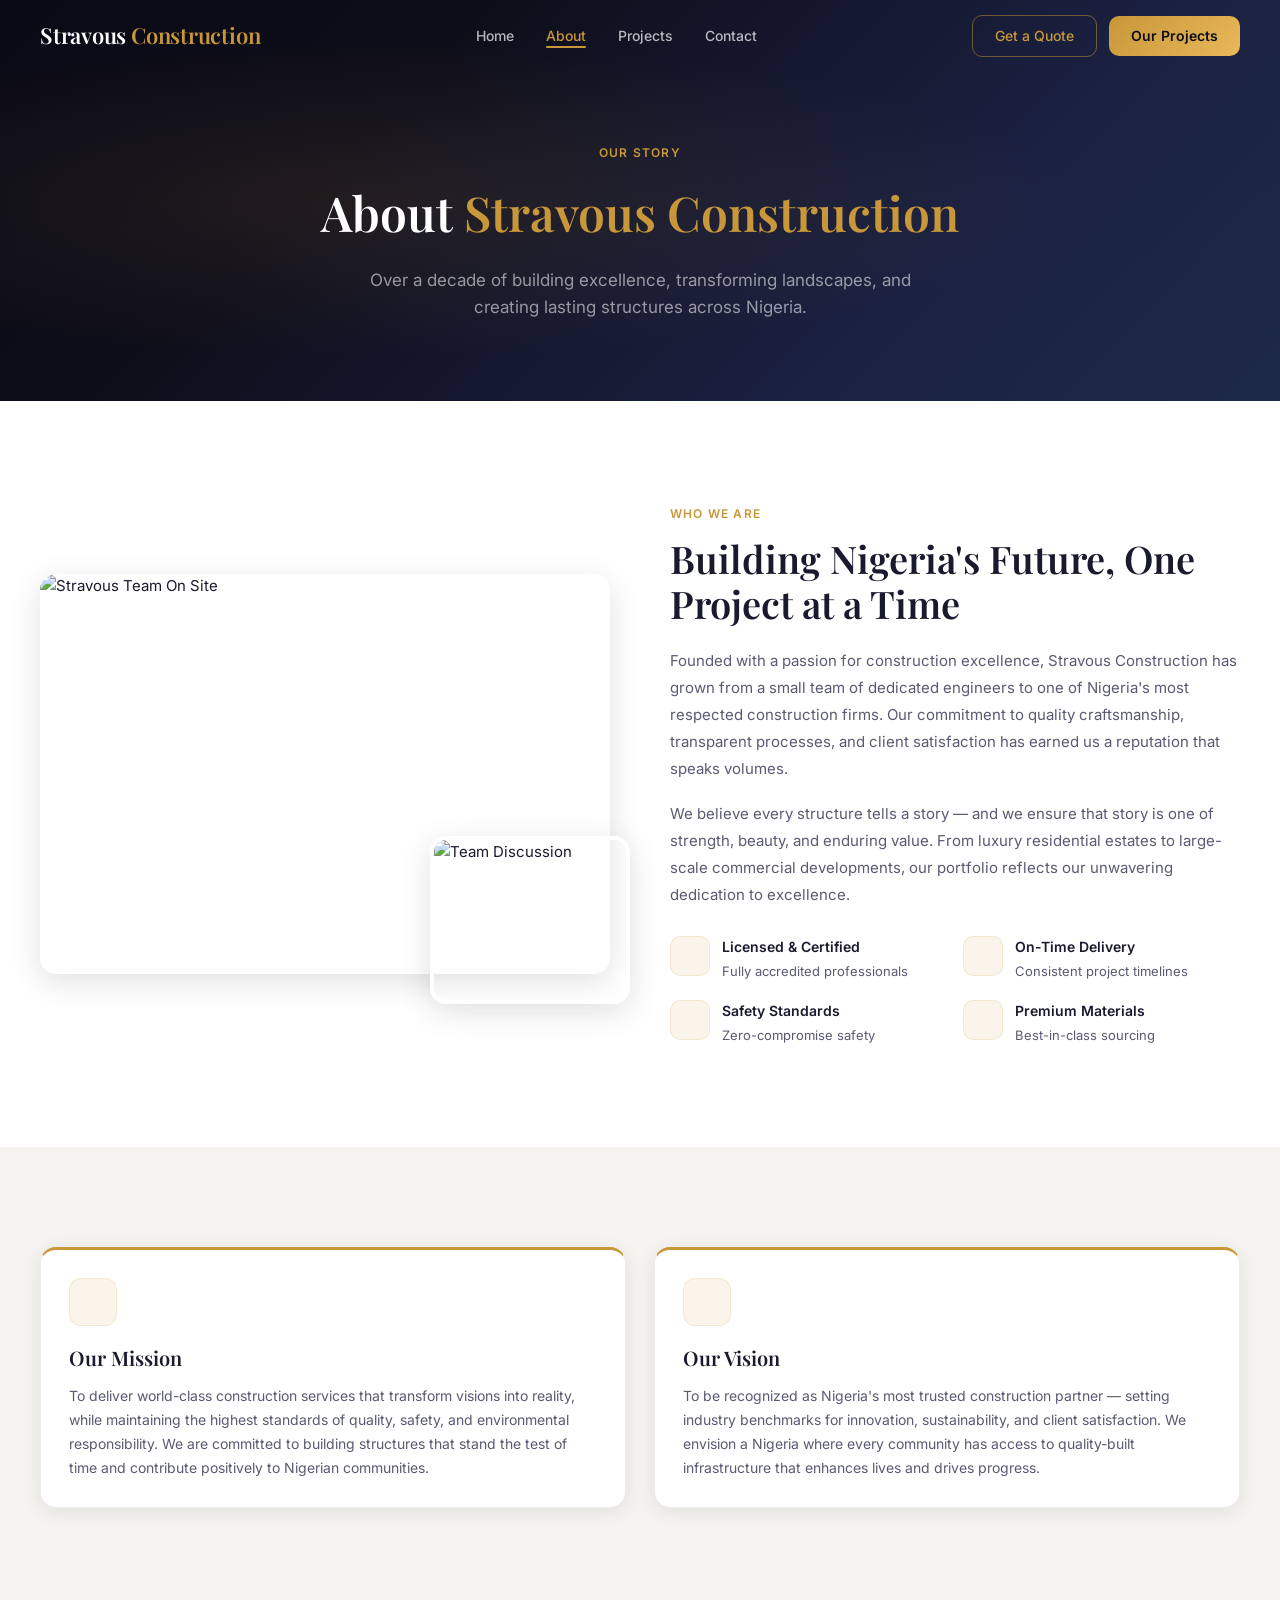
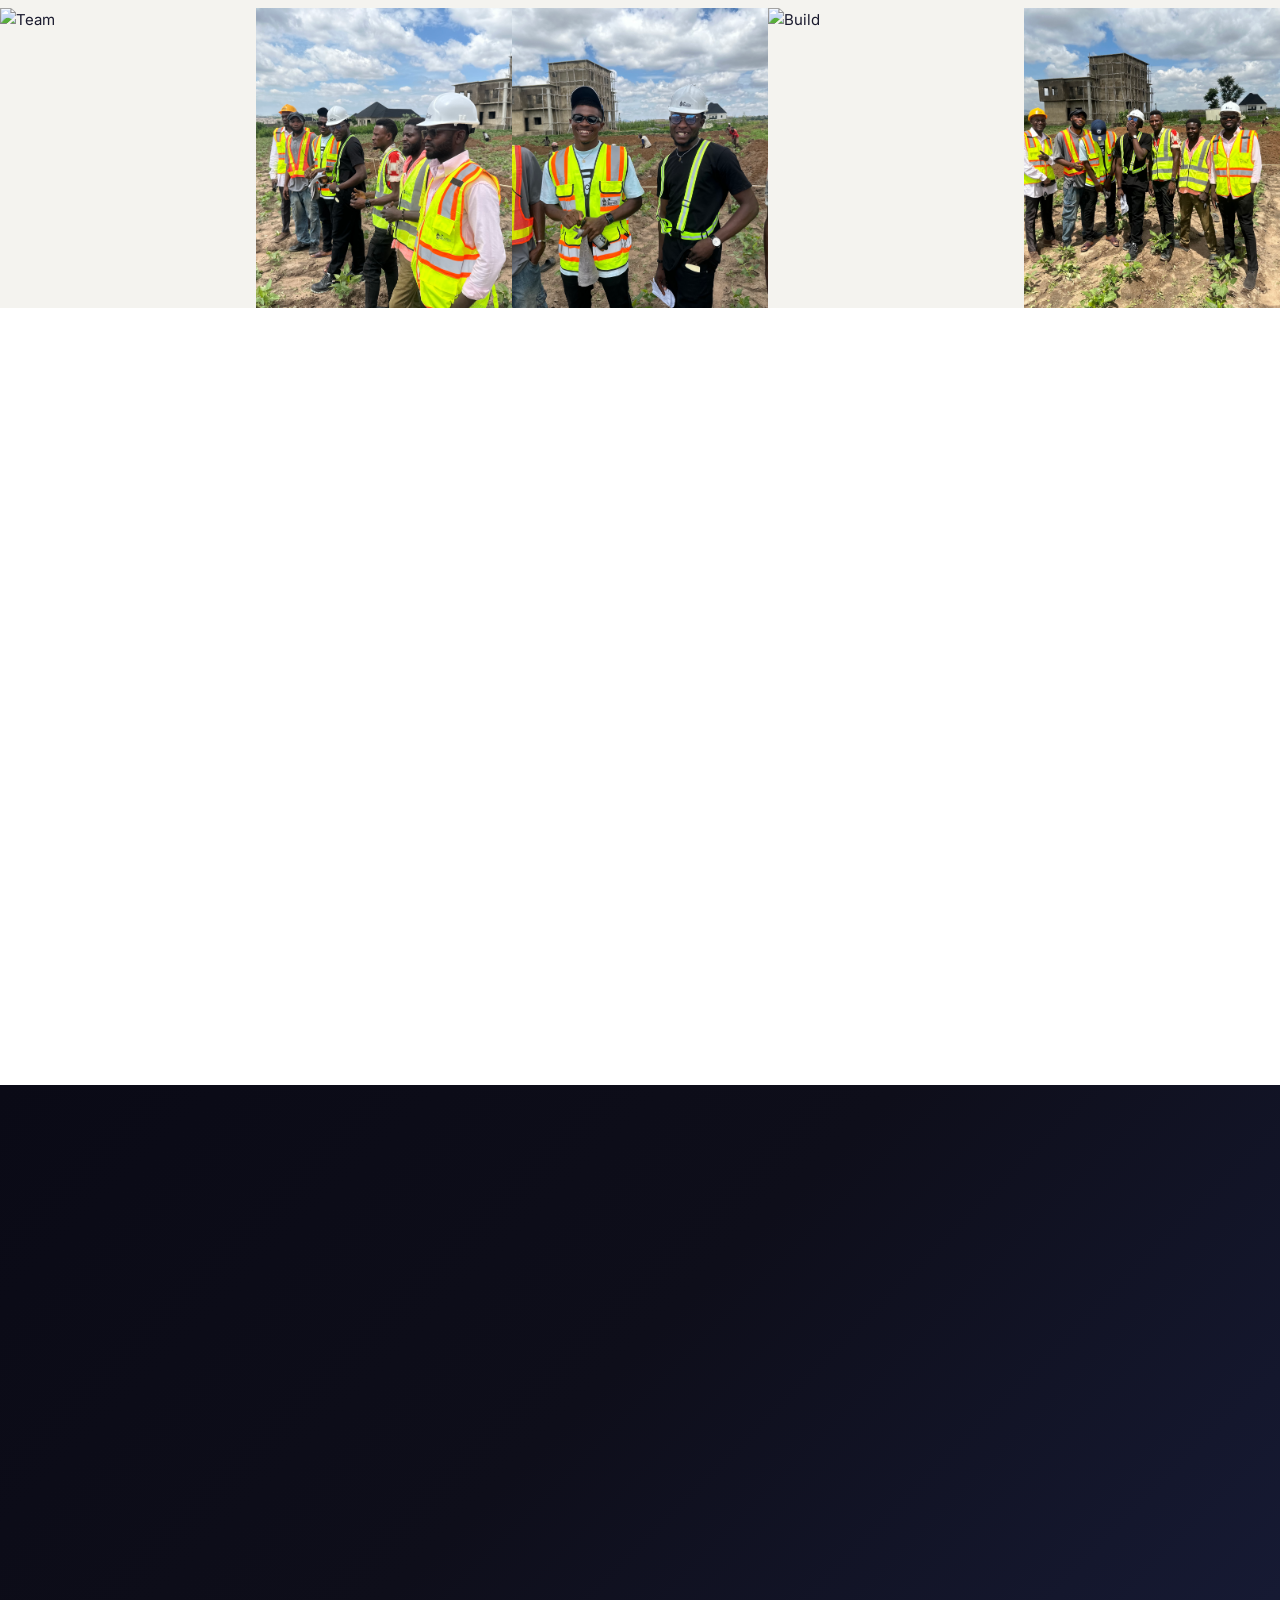
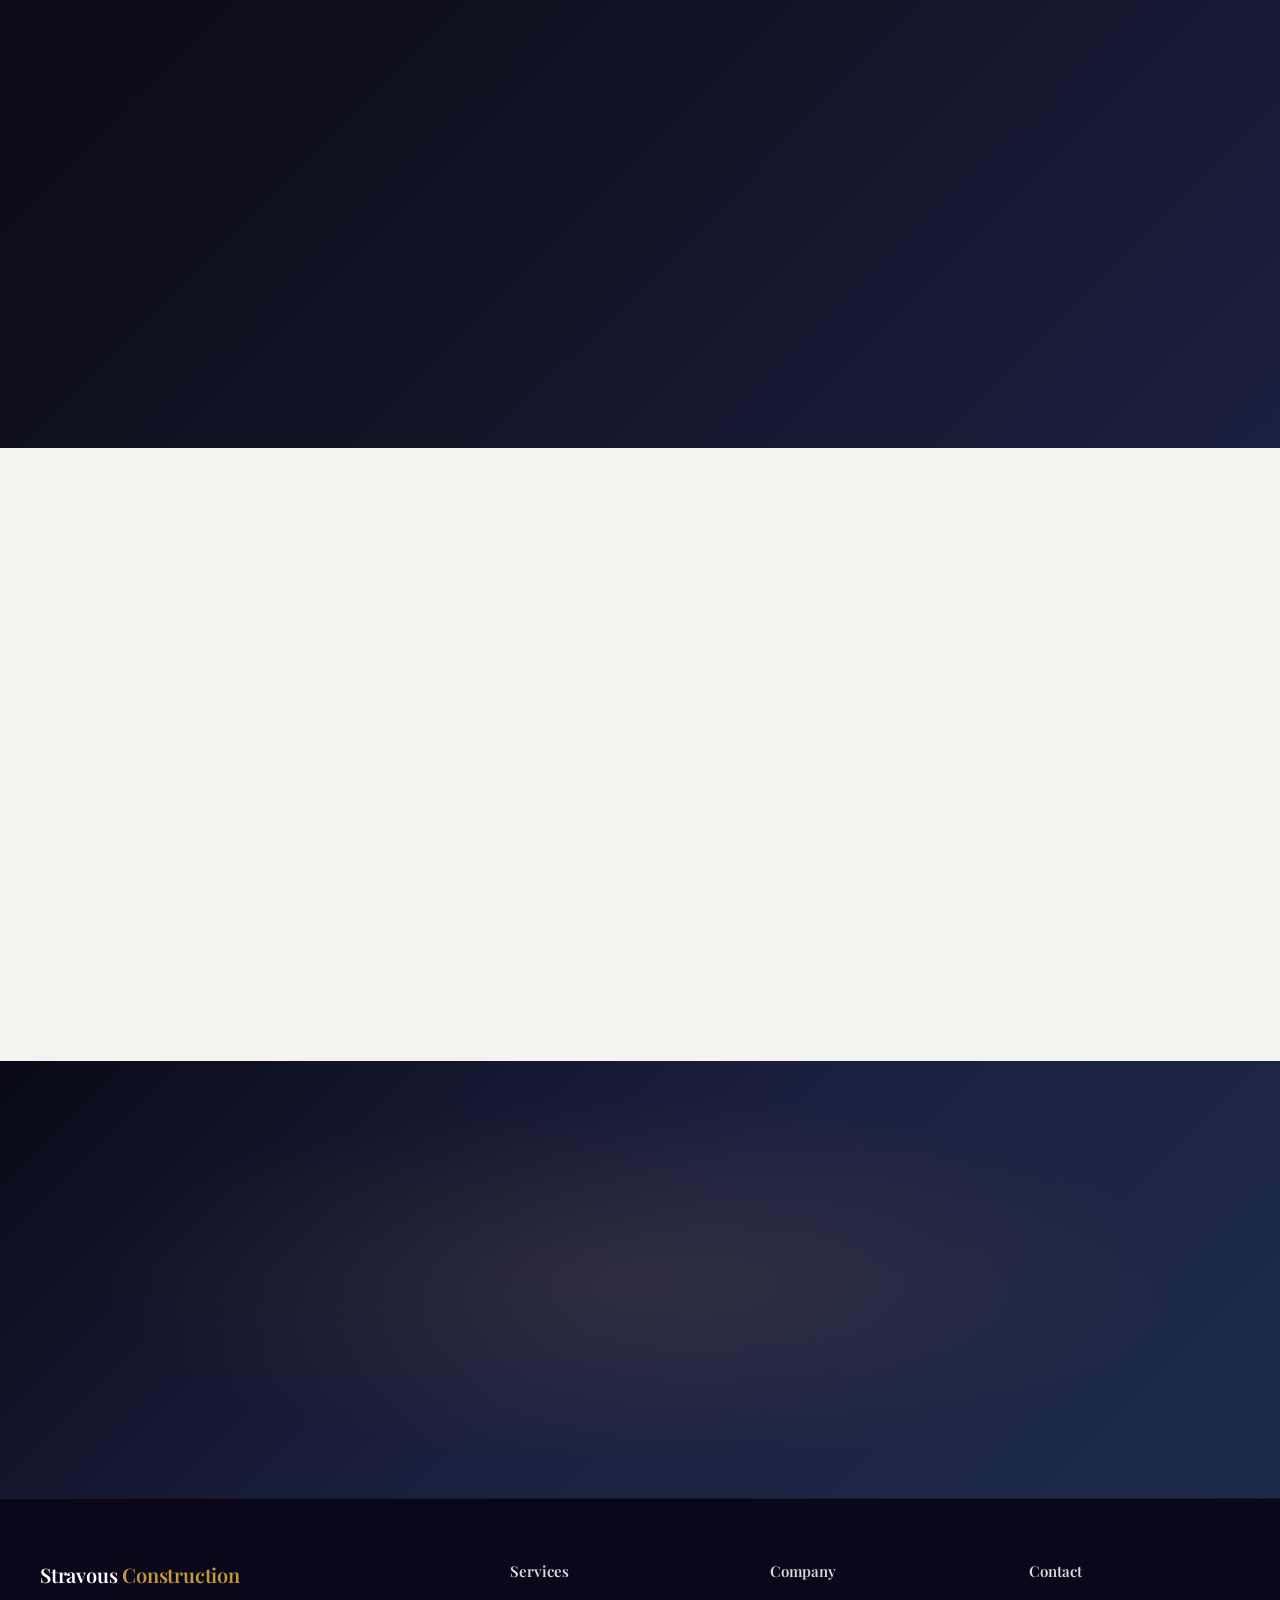
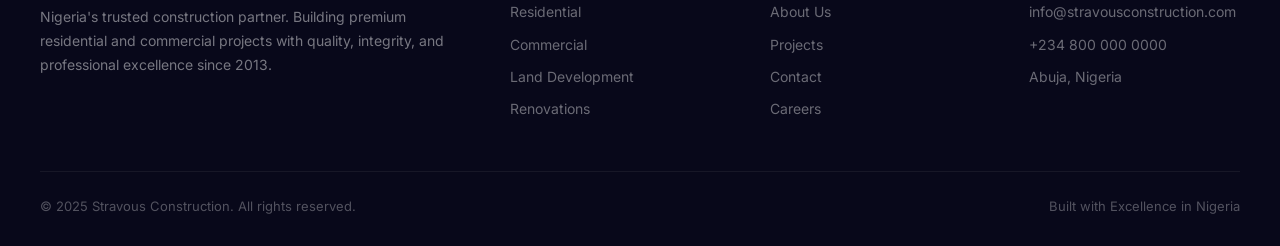
==== about.html @ 795774fc "Construction site" ====
<!DOCTYPE html>
<html lang="en">

<head>
  <meta charset="UTF-8">
  <meta name="viewport" content="width=device-width, initial-scale=1.0">
  <title>About Us — Stravous Construction</title>
  <meta name="description"
    content="Learn about Stravous Construction's mission, team, and commitment to building excellence across Nigeria.">
  <link
    href="https://fonts.googleapis.com/css2?family=Inter:wght@300;400;500;600;700&family=Playfair+Display:wght@400;500;600;700&display=swap"
    rel="stylesheet">
  <link rel="stylesheet" href="styles.css">
  <script src="https://code.iconify.design/3/3.1.0/iconify.min.js"></script>
</head>

<body>

  <!-- HEADER -->
  <header class="site-header scrolled" id="siteHeader">
    <div class="header-inner">
      <a href="index.html" class="logo">Stravous <span>Construction</span></a>
      <nav>
        <ul class="nav-links" id="mainNav">
          <li><a href="index.html">Home</a></li>
          <li><a href="about.html" class="active">About</a></li>
          <li><a href="projects.html">Projects</a></li>
          <li><a href="contact.html">Contact</a></li>
        </ul>
      </nav>
      <div class="header-cta">
        <button class="mobile-toggle"
          onclick="document.getElementById('mainNav').classList.toggle('open');document.getElementById('navOverlay').classList.toggle('show')"><span
            class="iconify" data-icon="mdi:menu" data-width="24"></span></button>
        <a href="contact.html" class="btn-outline-h">Get a Quote</a>
        <a href="projects.html" class="btn-solid-h">Our Projects</a>
      </div>
    </div>
  </header>
  <div class="mobile-nav-overlay" id="navOverlay"
    onclick="document.getElementById('mainNav').classList.remove('open');this.classList.remove('show')"></div>

  <!-- PAGE BANNER -->
  <section class="page-banner">
    <div class="gold-label" style="position:relative">Our Story</div>
    <h1>About <span style="color:var(--gold)">Stravous Construction</span></h1>
    <p>Over a decade of building excellence, transforming landscapes, and creating lasting structures across Nigeria.
    </p>
  </section>

  <!-- ABOUT CONTENT -->
  <section class="section section-light">
    <div class="section-inner">
      <div class="about-split">
        <div class="about-images reveal-left">
          <div class="about-img-main"><img src="assets/images/IMG_0670.JPG" alt="Stravous Team On Site" loading="lazy">
          </div>
          <div class="about-img-float"><img src="assets/images/IMG_0677.JPG" alt="Team Discussion" loading="lazy"></div>
        </div>
        <div class="about-text reveal-right">
          <div class="gold-label">Who We Are</div>
          <h2>Building Nigeria's Future, One Project at a Time</h2>
          <p>Founded with a passion for construction excellence, Stravous Construction has grown from a small team of
            dedicated engineers to one of Nigeria's most respected construction firms. Our commitment to quality
            craftsmanship, transparent processes, and client satisfaction has earned us a reputation that speaks
            volumes.</p>
          <p>We believe every structure tells a story — and we ensure that story is one of strength, beauty, and
            enduring value. From luxury residential estates to large-scale commercial developments, our portfolio
            reflects our unwavering dedication to excellence.</p>
          <div class="about-features">
            <div class="about-feat">
              <div class="about-feat-icon"><span class="iconify" data-icon="mdi:certificate" data-width="20"></span>
              </div>
              <div>
                <h5>Licensed & Certified</h5>
                <p>Fully accredited professionals</p>
              </div>
            </div>
            <div class="about-feat">
              <div class="about-feat-icon"><span class="iconify" data-icon="mdi:clock-check-outline"
                  data-width="20"></span></div>
              <div>
                <h5>On-Time Delivery</h5>
                <p>Consistent project timelines</p>
              </div>
            </div>
            <div class="about-feat">
              <div class="about-feat-icon"><span class="iconify" data-icon="mdi:shield-check" data-width="20"></span>
              </div>
              <div>
                <h5>Safety Standards</h5>
                <p>Zero-compromise safety</p>
              </div>
            </div>
            <div class="about-feat">
              <div class="about-feat-icon"><span class="iconify" data-icon="mdi:diamond-stone" data-width="20"></span>
              </div>
              <div>
                <h5>Premium Materials</h5>
                <p>Best-in-class sourcing</p>
              </div>
            </div>
          </div>
        </div>
      </div>
    </div>
  </section>

  <!-- MISSION & VISION -->
  <section class="section section-soft">
    <div class="section-inner">
      <div class="services-grid" style="grid-template-columns:1fr 1fr">
        <div class="service-card reveal stagger-1" style="border-top:3px solid var(--gold)">
          <div class="service-card-body">
            <div class="service-icon"><span class="iconify" data-icon="mdi:bullseye-arrow" data-width="24"></span></div>
            <h4>Our Mission</h4>
            <p>To deliver world-class construction services that transform visions into reality, while maintaining the
              highest standards of quality, safety, and environmental responsibility. We are committed to building
              structures that stand the test of time and contribute positively to Nigerian communities.</p>
          </div>
        </div>
        <div class="service-card reveal stagger-2" style="border-top:3px solid var(--gold)">
          <div class="service-card-body">
            <div class="service-icon"><span class="iconify" data-icon="mdi:telescope" data-width="24"></span></div>
            <h4>Our Vision</h4>
            <p>To be recognized as Nigeria's most trusted construction partner — setting industry benchmarks for
              innovation, sustainability, and client satisfaction. We envision a Nigeria where every community has
              access to quality-built infrastructure that enhances lives and drives progress.</p>
          </div>
        </div>
      </div>
    </div>
  </section>

  <!-- IMAGE STRIP -->
  <div class="image-strip reveal">
    <img src="assets/images/IMG_0687.JPG" alt="Team" loading="lazy">
    <img src="assets/images/IMG_0691.JPG" alt="Survey" loading="lazy">
    <img src="assets/images/IMG_0697.JPG" alt="Planning" loading="lazy">
    <img src="assets/images/IMG_0706.JPG" alt="Build" loading="lazy">
    <img src="assets/images/IMG_0714.JPG" alt="Structure" loading="lazy">
  </div>

  <!-- TEAM SECTION -->
  <section class="section section-light" id="team">
    <div class="section-inner">
      <div class="section-header reveal">
        <div class="gold-label">Our People</div>
        <h2>Meet the Team</h2>
        <p>Skilled professionals driving every project to success with expertise, dedication, and passion.</p>
      </div>
      <div class="team-grid">
        <div class="team-card reveal stagger-1">
          <div class="team-card-img"><img src="assets/images/IMG_0770.JPG" alt="Project Lead" loading="lazy"></div>
          <div class="team-card-body">
            <h4>Project Leads</h4>
            <p>Senior Engineers & Managers</p>
          </div>
        </div>
        <div class="team-card reveal stagger-2">
          <div class="team-card-img"><img src="assets/images/IMG_0740.JPG" alt="Site Supervisor" loading="lazy"></div>
          <div class="team-card-body">
            <h4>Site Supervisors</h4>
            <p>Quality & Safety Oversight</p>
          </div>
        </div>
        <div class="team-card reveal stagger-3">
          <div class="team-card-img"><img src="assets/images/IMG_0704.JPG" alt="Technical Team" loading="lazy"></div>
          <div class="team-card-body">
            <h4>Technical Team</h4>
            <p>Architects & Structural Engineers</p>
          </div>
        </div>
        <div class="team-card reveal stagger-4">
          <div class="team-card-img"><img src="assets/images/IMG_0717.JPG" alt="Field Crew" loading="lazy"></div>
          <div class="team-card-body">
            <h4>Field Crew</h4>
            <p>Skilled Craftsmen & Workers</p>
          </div>
        </div>
      </div>
    </div>
  </section>

  <!-- VIDEO -->
  <section class="section section-dark">
    <div class="section-inner">
      <div class="section-header reveal">
        <div class="gold-label">Behind the Scenes</div>
        <h2 style="color:#fff">Our Team in Action</h2>
        <p>Watch our professionals at work — precision, teamwork, and dedication on every site.</p>
      </div>
      <div class="video-showcase reveal-scale">
        <video controls preload="metadata">
          <source src="assets/videos/DJI_0400.MP4" type="video/mp4">
        </video>
      </div>
    </div>
  </section>

  <!-- CORE VALUES -->
  <section class="section section-soft">
    <div class="section-inner">
      <div class="section-header reveal">
        <div class="gold-label">What Drives Us</div>
        <h2>Our Core Values</h2>
      </div>
      <div class="services-grid">
        <div class="service-card reveal stagger-1">
          <div class="service-card-body">
            <div class="service-icon"><span class="iconify" data-icon="mdi:hammer-wrench" data-width="24"></span></div>
            <h4>Quality Craftsmanship</h4>
            <p>Every detail matters. We use premium materials and proven construction techniques to ensure lasting
              quality in every structure we build.</p>
          </div>
        </div>
        <div class="service-card reveal stagger-2">
          <div class="service-card-body">
            <div class="service-icon"><span class="iconify" data-icon="mdi:handshake-outline" data-width="24"></span>
            </div>
            <h4>Client Partnership</h4>
            <p>We treat every client as a partner. Transparent communication, regular updates, and collaborative
              decision-making define our approach.</p>
          </div>
        </div>
        <div class="service-card reveal stagger-3">
          <div class="service-card-body">
            <div class="service-icon"><span class="iconify" data-icon="mdi:leaf" data-width="24"></span></div>
            <h4>Sustainable Building</h4>
            <p>We integrate environmentally responsible practices into our construction processes, minimizing waste and
              maximizing resource efficiency.</p>
          </div>
        </div>
      </div>
    </div>
  </section>

  <!-- CTA -->
  <section class="cta-section">
    <h2 class="reveal">Partner With Us Today</h2>
    <p class="reveal stagger-1">Join hundreds of satisfied clients who trust Stravous Construction with their most
      important building projects.</p>
    <div class="cta-btns reveal stagger-2">
      <a href="contact.html" class="btn-solid-h" style="padding:16px 36px;font-size:16px;border-radius:14px">Get in
        Touch</a>
      <a href="projects.html" class="btn-outline-h"
        style="padding:16px 36px;font-size:16px;border-radius:14px;color:rgba(255,255,255,.8)">View Our Work</a>
    </div>
  </section>

  <!-- FOOTER -->
  <footer class="site-footer">
    <div class="footer-inner">
      <div class="footer-grid">
        <div class="footer-brand">
          <a href="index.html" class="logo">Stravous <span>Construction</span></a>
          <p>Nigeria's trusted construction partner. Building premium residential and commercial projects with quality,
            integrity, and professional excellence since 2013.</p>
        </div>
        <div class="footer-col">
          <h5>Services</h5><a href="projects.html">Residential</a><a href="projects.html">Commercial</a><a
            href="projects.html">Land Development</a><a href="projects.html">Renovations</a>
        </div>
        <div class="footer-col">
          <h5>Company</h5><a href="about.html">About Us</a><a href="projects.html">Projects</a><a
            href="contact.html">Contact</a><a href="#">Careers</a>
        </div>
        <div class="footer-col">
          <h5>Contact</h5><a href="mailto:info@stravousconstruction.com">info@stravousconstruction.com</a><a
            href="tel:+2348000000000">+234 800 000 0000</a><a href="#">Abuja, Nigeria</a>
        </div>
      </div>
      <div class="footer-bottom">
        <p>&copy; 2025 Stravous Construction. All rights reserved.</p>
        <p>Built with Excellence in Nigeria</p>
      </div>
    </div>
  </footer>

  <script>
    const header = document.getElementById('siteHeader');
    window.addEventListener('scroll', () => { header.classList.toggle('scrolled', window.scrollY > 60) }, { passive: true });
    header.classList.toggle('scrolled', window.scrollY > 60);

    const revealEls = document.querySelectorAll('.reveal,.reveal-left,.reveal-right,.reveal-scale');
    const revealObserver = new IntersectionObserver((entries) => {
      entries.forEach(e => { if (e.isIntersecting) { e.target.classList.add('visible'); revealObserver.unobserve(e.target) } })
    }, { threshold: 0.12, rootMargin: '0px 0px -50px 0px' });
    revealEls.forEach(el => revealObserver.observe(el));

    document.querySelectorAll('.nav-links a').forEach(a => {
      a.addEventListener('click', () => { document.getElementById('mainNav').classList.remove('open'); document.getElementById('navOverlay').classList.remove('show') });
    });
  </script>
</body>

</html>
---- styles.css ----
/* ==========================================
   STRAVOUS CONSTRUCTION — Design System
   ========================================== */
*,
*::before,
*::after {
  box-sizing: border-box;
  margin: 0;
  padding: 0
}

:root {
  --gold: #C8973A;
  --gold-light: #E8B85A;
  --gold-pale: rgba(200, 151, 58, .08);
  --dark: #0E0E1A;
  --dark2: #16162A;
  --navy: #1A2040;
  --bg: #F4F3EF;
  --surface: #FFFFFF;
  --border: rgba(0, 0, 0, .07);
  --border2: rgba(0, 0, 0, .12);
  --text: #1A1A2E;
  --text2: #5A5A72;
  --text3: #9696A8;
  --green: #16A34A;
  --blue: #2563EB;
  --shadow: 0 4px 20px rgba(0, 0, 0, .08);
  --shadow-lg: 0 8px 32px rgba(0, 0, 0, .12);
  --radius: 16px;
  --font-body: 'Inter', sans-serif;
  --font-heading: 'Playfair Display', serif;
}

html {
  scroll-behavior: smooth
}

body {
  font-family: var(--font-body);
  color: var(--text);
  background: var(--bg);
  line-height: 1.6;
  font-size: 15px;
  overflow-x: hidden
}

img {
  max-width: 100%;
  display: block
}

a {
  text-decoration: none;
  color: inherit
}

/* === ANIMATIONS === */
@keyframes fadeInUp {
  from {
    opacity: 0;
    transform: translateY(40px)
  }

  to {
    opacity: 1;
    transform: translateY(0)
  }
}

@keyframes fadeIn {
  from {
    opacity: 0
  }

  to {
    opacity: 1
  }
}

@keyframes slideLeft {
  from {
    opacity: 0;
    transform: translateX(60px)
  }

  to {
    opacity: 1;
    transform: translateX(0)
  }
}

@keyframes slideRight {
  from {
    opacity: 0;
    transform: translateX(-60px)
  }

  to {
    opacity: 1;
    transform: translateX(0)
  }
}

@keyframes scaleIn {
  from {
    opacity: 0;
    transform: scale(.9)
  }

  to {
    opacity: 1;
    transform: scale(1)
  }
}

@keyframes shimmer {
  0% {
    background-position: -200% 0
  }

  100% {
    background-position: 200% 0
  }
}

@keyframes pulse {

  0%,
  100% {
    opacity: 1
  }

  50% {
    opacity: .6
  }
}

@keyframes float {

  0%,
  100% {
    transform: translateY(0)
  }

  50% {
    transform: translateY(-8px)
  }
}

@keyframes counterUp {
  from {
    opacity: 0;
    transform: translateY(20px)
  }

  to {
    opacity: 1;
    transform: translateY(0)
  }
}

.reveal {
  opacity: 0;
  transform: translateY(40px);
  transition: opacity .8s cubic-bezier(.16, 1, .3, 1), transform .8s cubic-bezier(.16, 1, .3, 1)
}

.reveal.visible {
  opacity: 1;
  transform: translateY(0)
}

.reveal-left {
  opacity: 0;
  transform: translateX(-50px);
  transition: opacity .8s ease, transform .8s ease
}

.reveal-left.visible {
  opacity: 1;
  transform: translateX(0)
}

.reveal-right {
  opacity: 0;
  transform: translateX(50px);
  transition: opacity .8s ease, transform .8s ease
}

.reveal-right.visible {
  opacity: 1;
  transform: translateX(0)
}

.reveal-scale {
  opacity: 0;
  transform: scale(.92);
  transition: opacity .7s ease, transform .7s ease
}

.reveal-scale.visible {
  opacity: 1;
  transform: scale(1)
}

.stagger-1 {
  transition-delay: .1s
}

.stagger-2 {
  transition-delay: .2s
}

.stagger-3 {
  transition-delay: .3s
}

.stagger-4 {
  transition-delay: .4s
}

.stagger-5 {
  transition-delay: .5s
}

.stagger-6 {
  transition-delay: .6s
}

/* === HEADER (transparent → solid on scroll) === */
.site-header {
  background: transparent;
  backdrop-filter: none;
  border-bottom: 1px solid transparent;
  position: fixed;
  top: 0;
  left: 0;
  right: 0;
  z-index: 1000;
  transition: background .4s cubic-bezier(.4, 0, .2, 1), backdrop-filter .4s ease, border-color .4s ease, box-shadow .4s ease
}

.site-header.scrolled {
  background: rgba(14, 14, 26, .97);
  backdrop-filter: blur(20px);
  border-bottom-color: rgba(200, 151, 58, .15);
  box-shadow: 0 4px 30px rgba(0, 0, 0, .3)
}

.header-inner {
  max-width: 1280px;
  margin: 0 auto;
  padding: 0 40px;
  display: flex;
  align-items: center;
  justify-content: space-between;
  height: 72px
}

.logo {
  font-family: var(--font-heading);
  font-size: 22px;
  font-weight: 600;
  color: #fff;
  letter-spacing: -.01em
}

.logo span {
  color: var(--gold)
}

.nav-links {
  display: flex;
  gap: 32px;
  list-style: none
}

.nav-links a {
  color: rgba(255, 255, 255, .7);
  font-size: 14px;
  font-weight: 500;
  transition: color .2s;
  position: relative
}

.nav-links a:hover,
.nav-links a.active {
  color: var(--gold)
}

.nav-links a.active::after {
  content: '';
  position: absolute;
  bottom: -4px;
  left: 0;
  right: 0;
  height: 2px;
  background: var(--gold);
  border-radius: 2px
}

.header-cta {
  display: flex;
  gap: 12px;
  align-items: center
}

.btn-outline-h {
  padding: 9px 22px;
  border: 1px solid rgba(200, 151, 58, .5);
  border-radius: 10px;
  color: var(--gold);
  background: none;
  font-size: 14px;
  font-weight: 500;
  cursor: pointer;
  font-family: var(--font-body);
  transition: all .2s
}

.btn-outline-h:hover {
  background: rgba(200, 151, 58, .1);
  border-color: var(--gold)
}

.btn-solid-h {
  padding: 9px 22px;
  border: none;
  border-radius: 10px;
  background: linear-gradient(135deg, var(--gold), var(--gold-light));
  color: var(--dark);
  font-size: 14px;
  font-weight: 600;
  cursor: pointer;
  font-family: var(--font-body);
  transition: all .25s
}

.btn-solid-h:hover {
  opacity: .9;
  transform: translateY(-1px)
}

.mobile-toggle {
  display: none;
  background: none;
  border: 1px solid rgba(200, 151, 58, .4);
  padding: 6px 10px;
  border-radius: 8px;
  font-size: 20px;
  cursor: pointer;
  color: var(--gold)
}

.mobile-nav-overlay {
  display: none;
  position: fixed;
  inset: 0;
  background: rgba(0, 0, 0, .6);
  z-index: 998
}

.mobile-nav-overlay.show {
  display: block
}

.nav-links.open {
  display: flex !important;
  flex-direction: column;
  position: fixed;
  top: 72px;
  left: 0;
  right: 0;
  background: var(--dark);
  border-top: 1px solid rgba(200, 151, 58, .15);
  padding: 20px;
  gap: 0;
  z-index: 999
}

.nav-links.open li {
  border-bottom: 1px solid rgba(255, 255, 255, .06)
}

.nav-links.open a {
  display: block;
  padding: 14px 0;
  font-size: 16px
}

/* === ICONIFY ICONS === */
.iconify {
  vertical-align: middle;
  flex-shrink: 0
}

.service-icon .iconify {
  font-size: 24px;
  color: var(--gold)
}

.about-feat-icon .iconify {
  font-size: 20px;
  color: var(--gold)
}

.contact-info-card h4 .iconify {
  font-size: 22px;
  color: var(--gold)
}

.process-icon .iconify {
  font-size: 28px;
  color: var(--gold)
}

/* === HERO === */
.hero {
  position: relative;
  min-height: 100vh;
  display: flex;
  align-items: center;
  justify-content: center;
  overflow: hidden;
  background: #0a0a16
}

.hero-video-bg {
  position: absolute;
  inset: 0;
  z-index: 1
}

.hero-video-bg video {
  width: 100%;
  height: 100%;
  object-fit: cover
}

.hero-overlay {
  position: absolute;
  inset: 0;
  z-index: 2;
  background: linear-gradient(180deg, rgba(10, 10, 22, .7) 0%, rgba(14, 14, 26, .85) 60%, rgba(14, 14, 26, .95) 100%)
}

.hero-content {
  position: relative;
  z-index: 3;
  text-align: center;
  max-width: 860px;
  padding: 0 40px;
  animation: fadeInUp 1s ease .3s both
}

.hero-badge {
  display: inline-block;
  padding: 8px 24px;
  border-radius: 24px;
  border: 1px solid rgba(200, 151, 58, .35);
  color: var(--gold);
  font-size: 12px;
  font-weight: 600;
  letter-spacing: .08em;
  margin-bottom: 28px;
  text-transform: uppercase;
  background: rgba(200, 151, 58, .06);
  animation: fadeIn 1s ease .5s both
}

.hero h1 {
  font-family: var(--font-heading);
  font-size: 50px;
  font-weight: 600;
  color: #fff;
  line-height: 1.12;
  margin-bottom: 22px;
  animation: fadeInUp 1s ease .6s both
}

.hero h1 span {
  color: var(--gold)
}

.hero p {
  color: rgba(255, 255, 255, .6);
  font-size: 13px;
  max-width: 600px;
  margin: 0 auto 44px;
  line-height: 1.7;
  animation: fadeInUp 1s ease .8s both
}

.hero-stats {
  display: flex;
  gap: 48px;
  justify-content: center;
  animation: fadeInUp 1s ease 1s both
}

.stat-item {
  text-align: center
}

.stat-num {
  font-family: var(--font-heading);
  font-size: 36px;
  font-weight: 600;
  color: var(--gold)
}

.stat-label {
  font-size: 13px;
  color: rgba(255, 255, 255, .5);
  margin-top: 4px;
  font-weight: 500
}

.hero-cta {
  display: flex;
  gap: 16px;
  justify-content: center;
  margin-bottom: 50px;
  animation: fadeInUp 1s ease .9s both
}

.hero-scroll {
  position: absolute;
  bottom: 32px;
  left: 50%;
  transform: translateX(-50%);
  z-index: 3;
  animation: float 2.5s ease infinite
}

.hero-scroll span {
  display: block;
  width: 28px;
  height: 44px;
  border: 2px solid rgba(200, 151, 58, .4);
  border-radius: 14px;
  position: relative
}

.hero-scroll span::after {
  content: '';
  position: absolute;
  top: 6px;
  left: 50%;
  transform: translateX(-50%);
  width: 4px;
  height: 10px;
  background: var(--gold);
  border-radius: 4px;
  animation: pulse 1.5s ease infinite
}

/* === SECTIONS === */
.section {
  padding: 100px 40px
}

.section-inner {
  max-width: 1200px;
  margin: 0 auto
}

.section-light {
  background: var(--surface)
}

.section-soft {
  background: var(--bg)
}

.section-dark {
  background: linear-gradient(135deg, #0a0a16 0%, #0E0E1A 40%, #1A2040 100%);
  color: #fff
}

.section-header {
  text-align: center;
  margin-bottom: 56px
}

.section-header h2 {
  font-family: var(--font-heading);
  font-size: 40px;
  font-weight: 600;
  margin-bottom: 14px
}

.section-header p {
  color: var(--text2);
  font-size: 16px;
  max-width: 560px;
  margin: 0 auto;
  line-height: 1.7
}

.section-dark .section-header p {
  color: rgba(255, 255, 255, .55)
}

.gold-label {
  display: inline-block;
  color: var(--gold);
  font-size: 12px;
  font-weight: 600;
  text-transform: uppercase;
  letter-spacing: .1em;
  margin-bottom: 12px
}

/* === SERVICE CARDS === */
.services-grid {
  display: grid;
  grid-template-columns: repeat(3, 1fr);
  gap: 28px
}

.service-card {
  background: var(--surface);
  border: 1px solid var(--border);
  border-radius: var(--radius);
  overflow: hidden;
  transition: all .4s cubic-bezier(.16, 1, .3, 1);
  cursor: pointer;
  box-shadow: var(--shadow)
}

.service-card:hover {
  transform: translateY(-8px);
  box-shadow: var(--shadow-lg)
}

.service-card-img {
  height: 220px;
  overflow: hidden
}

.service-card-img img {
  width: 100%;
  height: 100%;
  object-fit: cover;
  transition: transform .6s ease
}

.service-card:hover .service-card-img img {
  transform: scale(1.08)
}

.service-card-body {
  padding: 28px
}

.service-card-body h4 {
  font-family: var(--font-heading);
  font-size: 20px;
  font-weight: 600;
  margin-bottom: 10px
}

.service-card-body p {
  font-size: 14px;
  color: var(--text2);
  line-height: 1.7
}

.service-icon {
  width: 48px;
  height: 48px;
  border-radius: 12px;
  background: rgba(200, 151, 58, .1);
  border: 1px solid rgba(200, 151, 58, .15);
  display: flex;
  align-items: center;
  justify-content: center;
  font-size: 22px;
  margin-bottom: 16px
}

/* === PROJECT GALLERY === */
.gallery-grid {
  display: grid;
  grid-template-columns: repeat(4, 1fr);
  gap: 16px
}

.gallery-item {
  border-radius: var(--radius);
  overflow: hidden;
  position: relative;
  cursor: pointer;
  aspect-ratio: 1
}

.gallery-item.tall {
  grid-row: span 2
}

.gallery-item.wide {
  grid-column: span 2
}

.gallery-item img {
  width: 100%;
  height: 100%;
  object-fit: cover;
  transition: transform .6s ease
}

.gallery-item:hover img {
  transform: scale(1.06)
}

.gallery-item-overlay {
  position: absolute;
  inset: 0;
  background: linear-gradient(180deg, transparent 40%, rgba(14, 14, 26, .7) 100%);
  opacity: 0;
  transition: opacity .4s;
  display: flex;
  align-items: flex-end;
  padding: 20px
}

.gallery-item:hover .gallery-item-overlay {
  opacity: 1
}

.gallery-item-overlay span {
  color: #fff;
  font-size: 14px;
  font-weight: 500
}

/* === ABOUT SPLIT === */
.about-split {
  display: grid;
  grid-template-columns: 1fr 1fr;
  gap: 60px;
  align-items: center
}

.about-images {
  position: relative
}

.about-img-main {
  border-radius: var(--radius);
  overflow: hidden;
  box-shadow: var(--shadow-lg)
}

.about-img-main img {
  width: 100%;
  height: 400px;
  object-fit: cover
}

.about-img-float {
  position: absolute;
  bottom: -30px;
  right: -20px;
  width: 200px;
  border-radius: var(--radius);
  overflow: hidden;
  box-shadow: var(--shadow-lg);
  border: 4px solid var(--surface)
}

.about-img-float img {
  width: 100%;
  height: 160px;
  object-fit: cover
}

.about-text h2 {
  font-family: var(--font-heading);
  font-size: 38px;
  font-weight: 600;
  margin-bottom: 20px;
  line-height: 1.2
}

.about-text p {
  color: var(--text2);
  font-size: 15px;
  line-height: 1.8;
  margin-bottom: 18px
}

.about-features {
  display: grid;
  grid-template-columns: 1fr 1fr;
  gap: 16px;
  margin-top: 28px
}

.about-feat {
  display: flex;
  gap: 12px;
  align-items: flex-start
}

.about-feat-icon {
  width: 40px;
  height: 40px;
  border-radius: 10px;
  background: rgba(200, 151, 58, .1);
  border: 1px solid rgba(200, 151, 58, .15);
  display: flex;
  align-items: center;
  justify-content: center;
  font-size: 18px;
  flex-shrink: 0
}

.about-feat h5 {
  font-size: 14px;
  font-weight: 600;
  margin-bottom: 2px
}

.about-feat p {
  font-size: 13px;
  color: var(--text2);
  margin: 0
}

/* === VIDEO SHOWCASE === */
.video-showcase {
  position: relative;
  border-radius: var(--radius);
  overflow: hidden;
  max-width: 960px;
  margin: 0 auto;
  box-shadow: 0 12px 48px rgba(0, 0, 0, .2)
}

.video-showcase video {
  width: 100%;
  display: block;
  aspect-ratio: 16/9;
  object-fit: cover
}

/* === TEAM SECTION === */
.team-grid {
  display: grid;
  grid-template-columns: repeat(4, 1fr);
  gap: 24px
}

.team-card {
  background: var(--surface);
  border: 1px solid var(--border);
  border-radius: var(--radius);
  overflow: hidden;
  transition: all .4s;
  box-shadow: var(--shadow)
}

.team-card:hover {
  transform: translateY(-6px);
  box-shadow: var(--shadow-lg)
}

.team-card-img {
  height: 260px;
  overflow: hidden
}

.team-card-img img {
  width: 100%;
  height: 100%;
  object-fit: cover;
  transition: transform .5s
}

.team-card:hover .team-card-img img {
  transform: scale(1.05)
}

.team-card-body {
  padding: 20px;
  text-align: center
}

.team-card-body h4 {
  font-family: var(--font-heading);
  font-size: 17px;
  font-weight: 600;
  margin-bottom: 4px
}

.team-card-body p {
  font-size: 13px;
  color: var(--text2)
}

/* === STATS BAR === */
.stats-bar {
  display: grid;
  grid-template-columns: repeat(4, 1fr);
  gap: 32px;
  padding: 60px 40px;
  max-width: 1200px;
  margin: 0 auto
}

.stats-bar .stat-item {
  text-align: center
}

.stats-bar .stat-num {
  font-family: var(--font-heading);
  font-size: 44px;
  font-weight: 600;
  color: var(--gold)
}

.stats-bar .stat-label {
  font-size: 14px;
  color: rgba(255, 255, 255, .5);
  margin-top: 6px
}

.stat-divider {
  width: 1px;
  background: rgba(255, 255, 255, .1);
  margin: 0 auto
}

/* === CTA === */
.cta-section {
  background: linear-gradient(135deg, #0a0a16, #1A2040, #1e2a4a);
  padding: 100px 40px;
  text-align: center;
  position: relative;
  overflow: hidden
}

.cta-section::before {
  content: '';
  position: absolute;
  inset: 0;
  background: radial-gradient(ellipse at 50% 50%, rgba(200, 151, 58, .12), transparent 60%)
}

.cta-section h2 {
  font-family: var(--font-heading);
  color: #fff;
  font-size: 42px;
  font-weight: 600;
  margin-bottom: 16px;
  position: relative
}

.cta-section p {
  color: rgba(255, 255, 255, .6);
  font-size: 16px;
  margin-bottom: 40px;
  position: relative;
  max-width: 520px;
  margin-left: auto;
  margin-right: auto;
  line-height: 1.7
}

.cta-btns {
  display: flex;
  gap: 16px;
  justify-content: center;
  position: relative
}

/* === FOOTER === */
.site-footer {
  background: #08081a;
  padding: 60px 40px 30px;
  border-top: 1px solid rgba(255, 255, 255, .06)
}

.footer-inner {
  max-width: 1200px;
  margin: 0 auto
}

.footer-grid {
  display: grid;
  grid-template-columns: 2fr 1fr 1fr 1fr;
  gap: 48px;
  margin-bottom: 40px
}

.footer-brand .logo {
  font-size: 20px;
  margin-bottom: 14px;
  display: block
}

.footer-brand p {
  font-size: 14px;
  color: rgba(255, 255, 255, .45);
  line-height: 1.7
}

.footer-col h5 {
  font-family: var(--font-heading);
  font-size: 15px;
  font-weight: 600;
  color: rgba(255, 255, 255, .85);
  margin-bottom: 18px
}

.footer-col a {
  display: block;
  font-size: 14px;
  color: rgba(255, 255, 255, .4);
  margin-bottom: 10px;
  transition: color .2s
}

.footer-col a:hover {
  color: var(--gold)
}

.footer-bottom {
  border-top: 1px solid rgba(255, 255, 255, .06);
  padding-top: 24px;
  display: flex;
  justify-content: space-between;
  align-items: center
}

.footer-bottom p {
  font-size: 13px;
  color: rgba(255, 255, 255, .3)
}

/* === IMAGE STRIP === */
.image-strip {
  display: flex;
  gap: 0;
  overflow: hidden
}

.image-strip img {
  flex: 1;
  min-width: 0;
  height: 300px;
  object-fit: cover;
  transition: flex .5s ease
}

.image-strip img:hover {
  flex: 2
}

/* === PROCESS TIMELINE === */
.process-grid {
  display: grid;
  grid-template-columns: repeat(4, 1fr);
  gap: 32px;
  position: relative
}

.process-grid::before {
  content: '';
  position: absolute;
  top: 36px;
  left: 12.5%;
  right: 12.5%;
  height: 2px;
  background: linear-gradient(90deg, transparent, rgba(200, 151, 58, .3), rgba(200, 151, 58, .3), transparent)
}

.process-step {
  text-align: center;
  position: relative
}

.process-num {
  width: 72px;
  height: 72px;
  border-radius: 50%;
  background: rgba(200, 151, 58, .1);
  border: 2px solid rgba(200, 151, 58, .3);
  display: flex;
  align-items: center;
  justify-content: center;
  font-family: var(--font-heading);
  font-size: 26px;
  font-weight: 600;
  color: var(--gold);
  margin: 0 auto 20px;
  position: relative;
  z-index: 2;
  transition: all .3s
}

.process-step:hover .process-num {
  background: var(--gold);
  color: var(--dark);
  transform: scale(1.1)
}

.process-step h4 {
  font-family: var(--font-heading);
  font-size: 18px;
  font-weight: 600;
  margin-bottom: 8px
}

.process-step p {
  font-size: 14px;
  color: var(--text2);
  line-height: 1.7;
  max-width: 240px;
  margin: 0 auto
}

/* === CONTACT FORM === */
.contact-grid {
  display: grid;
  grid-template-columns: 1fr 1fr;
  gap: 60px;
  align-items: start
}

.contact-form {
  display: flex;
  flex-direction: column;
  gap: 20px
}

.form-group {
  display: flex;
  flex-direction: column;
  gap: 6px
}

.form-group label {
  font-size: 13px;
  font-weight: 600;
  text-transform: uppercase;
  letter-spacing: .06em;
  color: var(--text2)
}

.form-group input,
.form-group textarea,
.form-group select {
  padding: 14px 18px;
  border: 1px solid var(--border2);
  border-radius: 12px;
  font-size: 15px;
  font-family: var(--font-body);
  background: var(--surface);
  transition: border-color .3s, box-shadow .3s;
  outline: none;
  color: var(--text)
}

.form-group input:focus,
.form-group textarea:focus,
.form-group select:focus {
  border-color: var(--gold);
  box-shadow: 0 0 0 3px rgba(200, 151, 58, .1)
}

.form-group textarea {
  min-height: 140px;
  resize: vertical
}

.form-row {
  display: grid;
  grid-template-columns: 1fr 1fr;
  gap: 20px
}

.btn-submit {
  padding: 16px 36px;
  border: none;
  border-radius: 12px;
  background: linear-gradient(135deg, var(--gold), var(--gold-light));
  color: var(--dark);
  font-size: 16px;
  font-weight: 600;
  cursor: pointer;
  font-family: var(--font-body);
  transition: all .25s;
  align-self: flex-start
}

.btn-submit:hover {
  opacity: .9;
  transform: translateY(-2px);
  box-shadow: 0 6px 24px rgba(200, 151, 58, .3)
}

.contact-info {
  display: flex;
  flex-direction: column;
  gap: 28px
}

.contact-info-card {
  background: var(--surface);
  border: 1px solid var(--border);
  border-radius: var(--radius);
  padding: 28px;
  box-shadow: var(--shadow);
  transition: all .3s
}

.contact-info-card:hover {
  transform: translateY(-3px);
  box-shadow: var(--shadow-lg)
}

.contact-info-card h4 {
  font-family: var(--font-heading);
  font-size: 17px;
  font-weight: 600;
  margin-bottom: 8px;
  display: flex;
  align-items: center;
  gap: 10px
}

.contact-info-card p {
  font-size: 14px;
  color: var(--text2);
  line-height: 1.7
}

/* === PAGE BANNER === */
.page-banner {
  background: linear-gradient(135deg, #0a0a16 0%, #0E0E1A 30%, #1A2040 70%, #1e2a4a 100%);
  padding: 140px 40px 80px;
  text-align: center;
  position: relative;
  overflow: hidden
}

.page-banner::before {
  content: '';
  position: absolute;
  inset: 0;
  background: radial-gradient(ellipse at 30% 50%, rgba(200, 151, 58, .1) 0%, transparent 55%)
}

.page-banner h1 {
  font-family: var(--font-heading);
  font-size: 48px;
  font-weight: 600;
  color: #fff;
  margin-bottom: 16px;
  position: relative;
  animation: fadeInUp .8s ease both
}

.page-banner p {
  color: rgba(255, 255, 255, .55);
  font-size: 17px;
  max-width: 560px;
  margin: 0 auto;
  position: relative;
  animation: fadeInUp .8s ease .2s both
}

/* === LIGHTBOX === */
.lightbox {
  display: none;
  position: fixed;
  inset: 0;
  background: rgba(0, 0, 0, .92);
  z-index: 2000;
  align-items: center;
  justify-content: center;
  padding: 40px
}

.lightbox.active {
  display: flex
}

.lightbox img {
  max-width: 90%;
  max-height: 85vh;
  border-radius: 12px;
  box-shadow: 0 20px 60px rgba(0, 0, 0, .5);
  animation: scaleIn .4s ease
}

.lightbox-close {
  position: absolute;
  top: 24px;
  right: 32px;
  font-size: 36px;
  color: #fff;
  cursor: pointer;
  opacity: .7;
  transition: opacity .2s;
  background: none;
  border: none
}

.lightbox-close:hover {
  opacity: 1
}

/* === RESPONSIVE === */
@media(max-width:1024px) {
  .services-grid {
    grid-template-columns: repeat(2, 1fr)
  }

  .gallery-grid {
    grid-template-columns: repeat(3, 1fr)
  }

  .team-grid {
    grid-template-columns: repeat(2, 1fr)
  }

  .process-grid {
    grid-template-columns: repeat(2, 1fr);
    gap: 40px
  }

  .process-grid::before {
    display: none
  }

  .stats-bar {
    grid-template-columns: repeat(2, 1fr);
    gap: 40px
  }
}

@media(max-width:900px) {
  .header-inner {
    padding: 0 20px
  }

  .nav-links {
    gap: 20px
  }

  .hero h1 {
    font-size: 38px
  }

  .hero p {
    font-size: 16px
  }

  .hero-stats {
    gap: 24px;
    flex-wrap: wrap
  }

  .about-split {
    grid-template-columns: 1fr;
    gap: 40px
  }

  .about-img-float {
    position: relative;
    bottom: auto;
    right: auto;
    width: 160px;
    margin-top: -40px;
    margin-left: auto
  }

  .contact-grid {
    grid-template-columns: 1fr
  }

  .section {
    padding: 60px 20px
  }

  .section-header h2 {
    font-size: 30px
  }

  .cta-section {
    padding: 60px 20px
  }

  .cta-section h2 {
    font-size: 30px
  }

  .cta-btns {
    flex-direction: column;
    align-items: center;
    gap: 12px
  }

  .cta-btns a {
    width: 100%;
    max-width: 320px;
    text-align: center
  }

  .footer-grid {
    grid-template-columns: 1fr 1fr;
    gap: 28px
  }

  .page-banner {
    padding: 120px 20px 60px
  }

  .page-banner h1 {
    font-size: 34px
  }

  .image-strip img {
    height: 200px
  }
}

@media(max-width:600px) {
  .nav-links {
    display: none
  }

  .mobile-toggle {
    display: block
  }

  .hero {
    min-height: 90vh
  }

  .hero h1 {
    font-size: 28px
  }

  .hero-stats {
    flex-direction: column;
    gap: 16px
  }

  .hero-cta {
    flex-direction: column;
    align-items: center
  }

  .services-grid {
    grid-template-columns: 1fr
  }

  .gallery-grid {
    grid-template-columns: repeat(2, 1fr)
  }

  .gallery-item.tall,
  .gallery-item.wide {
    grid-row: auto;
    grid-column: auto
  }

  .team-grid {
    grid-template-columns: 1fr
  }

  .process-grid {
    grid-template-columns: 1fr
  }

  .stats-bar {
    grid-template-columns: 1fr;
    gap: 28px
  }

  .about-features {
    grid-template-columns: 1fr
  }

  .footer-grid {
    grid-template-columns: 1fr
  }

  .footer-bottom {
    flex-direction: column;
    gap: 8px;
    text-align: center
  }

  .header-cta .btn-outline-h {
    display: none
  }

  .form-row {
    grid-template-columns: 1fr
  }

  .section-header h2 {
    font-size: 26px
  }

  .image-strip {
    flex-direction: column
  }

  .image-strip img {
    height: 180px;
    flex: none
  }
}
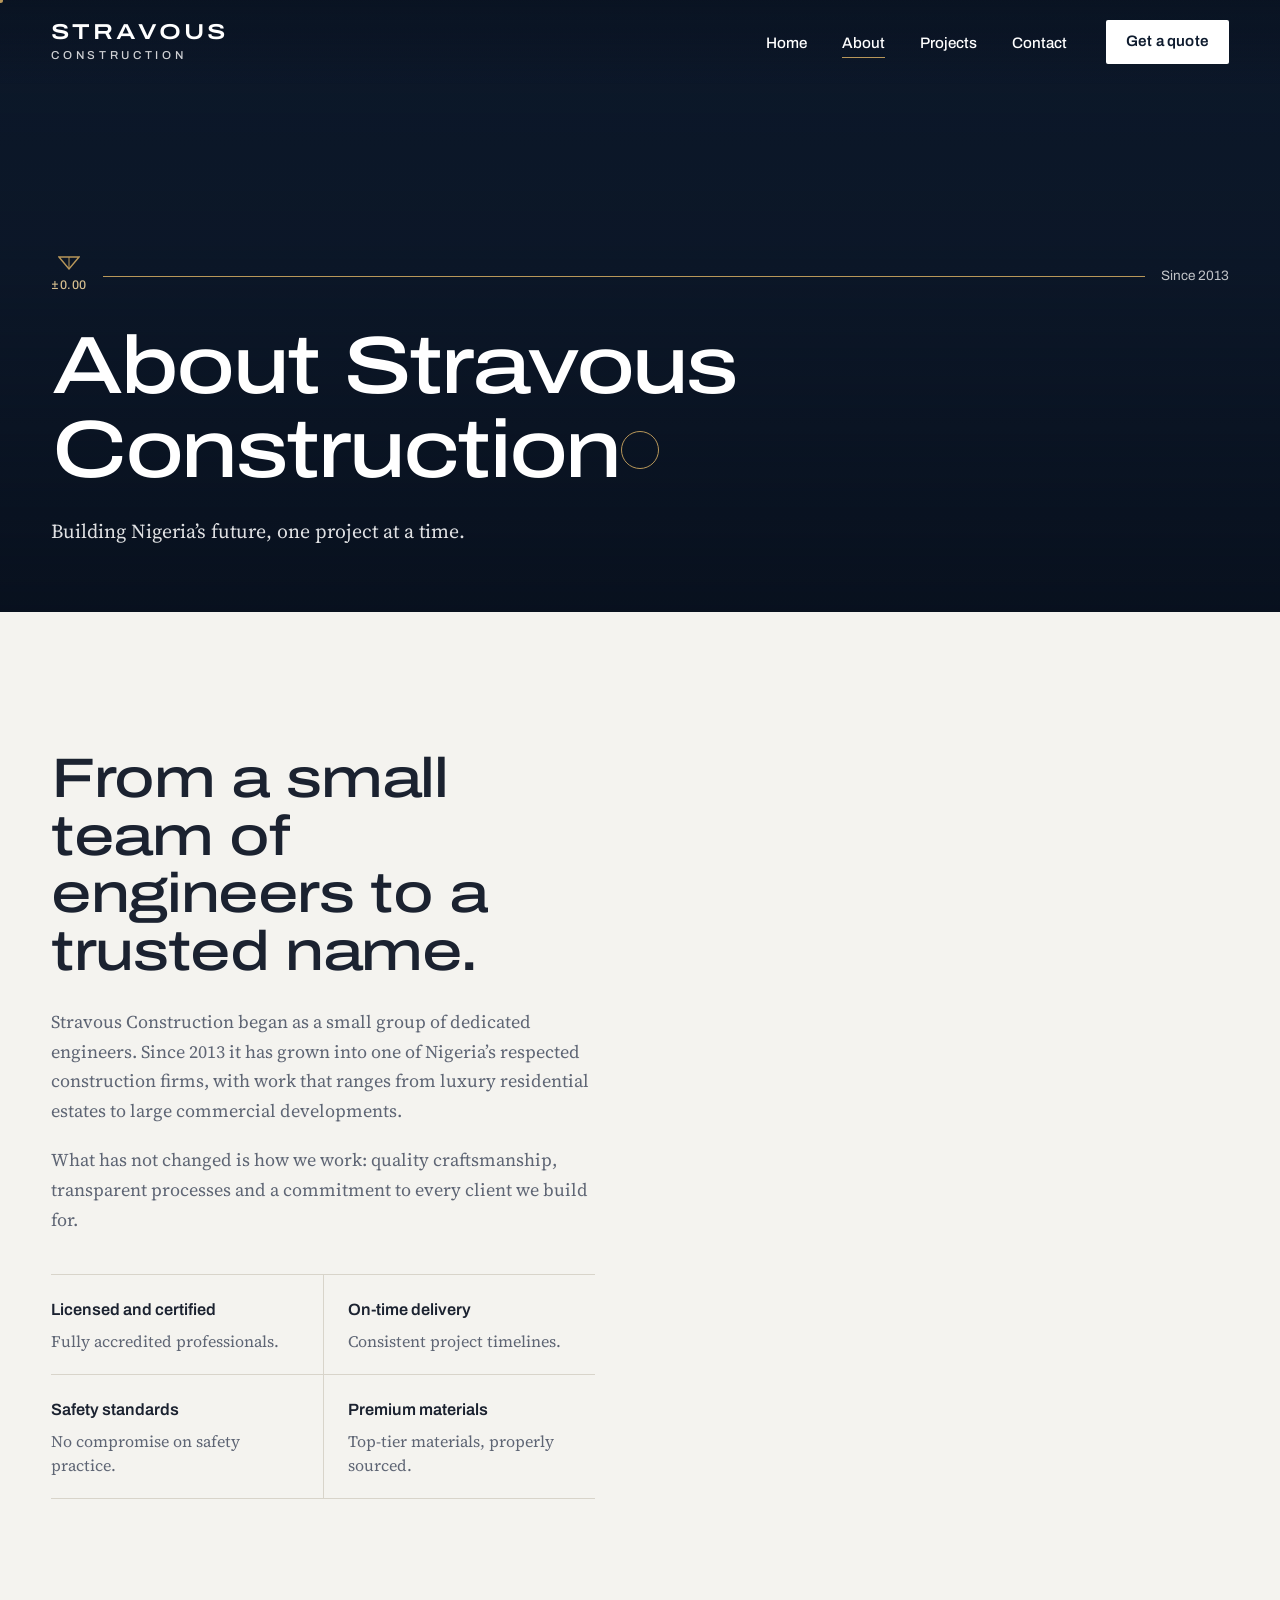
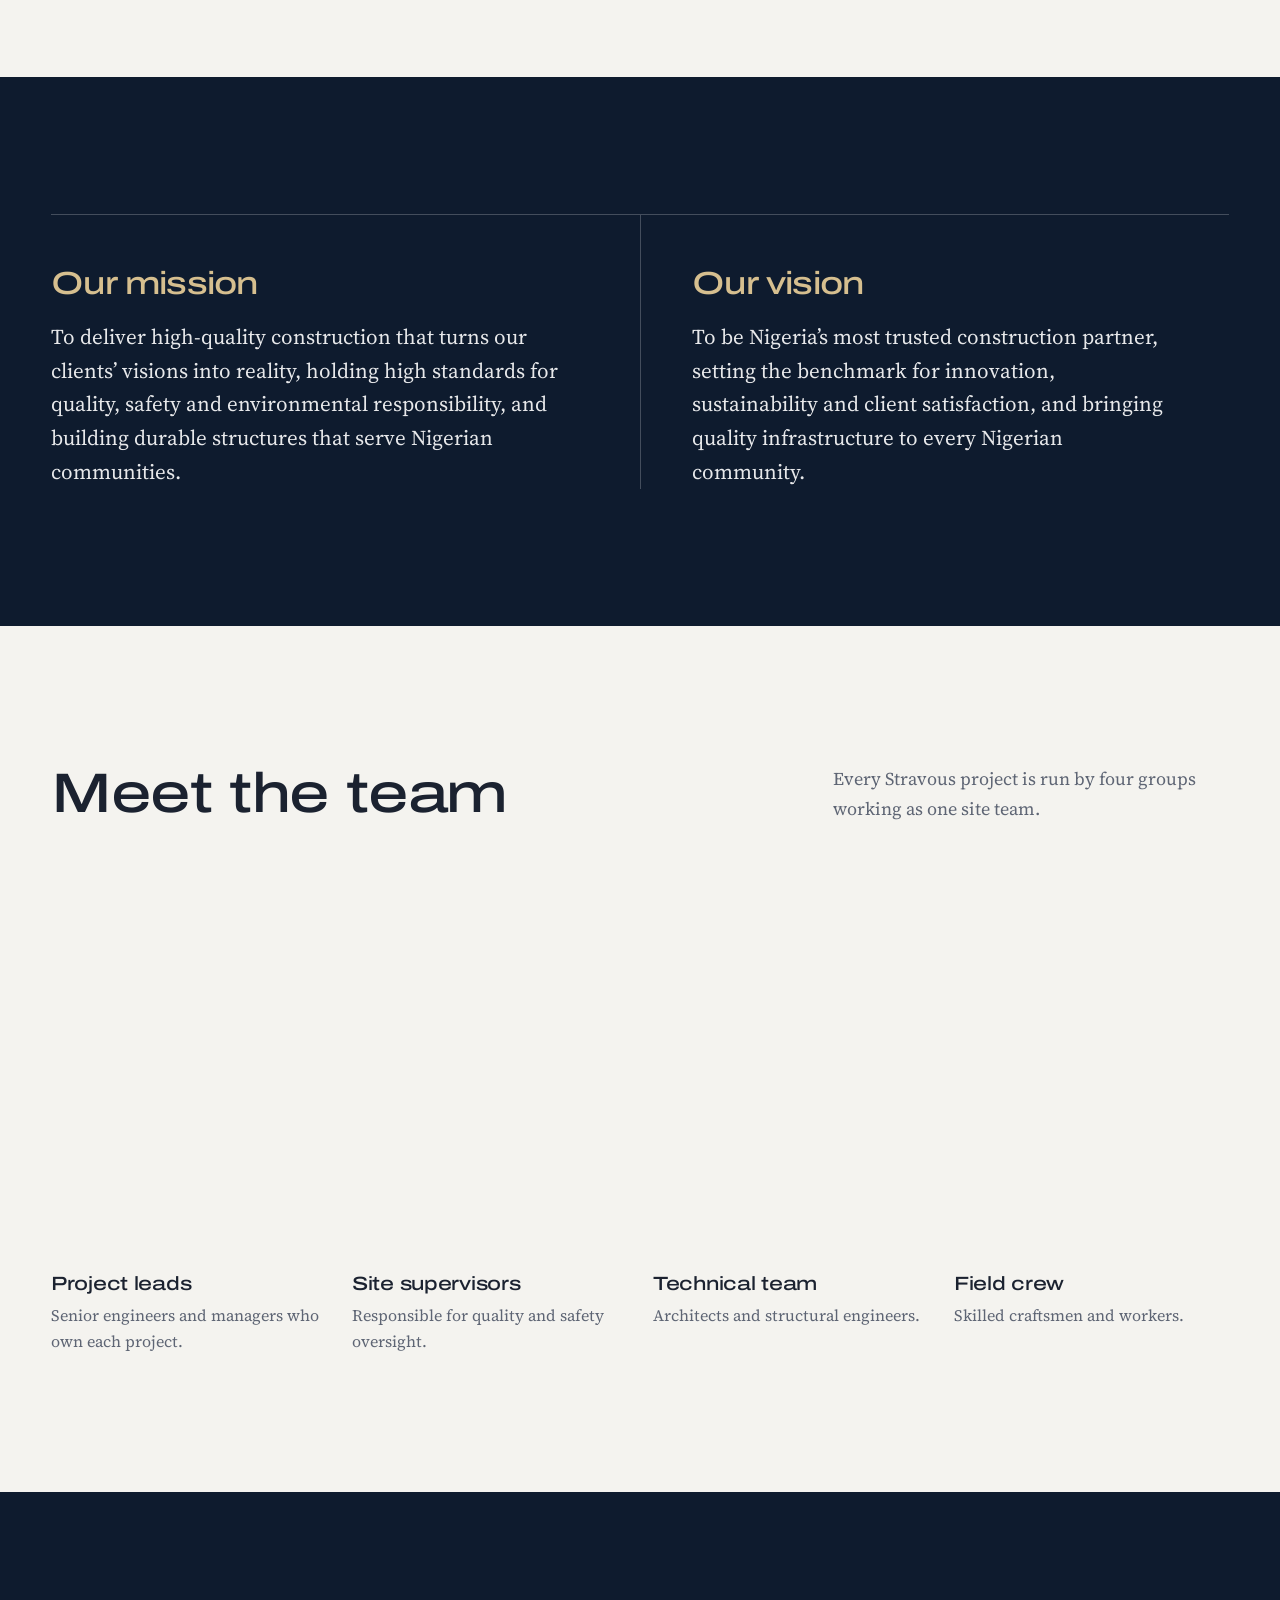
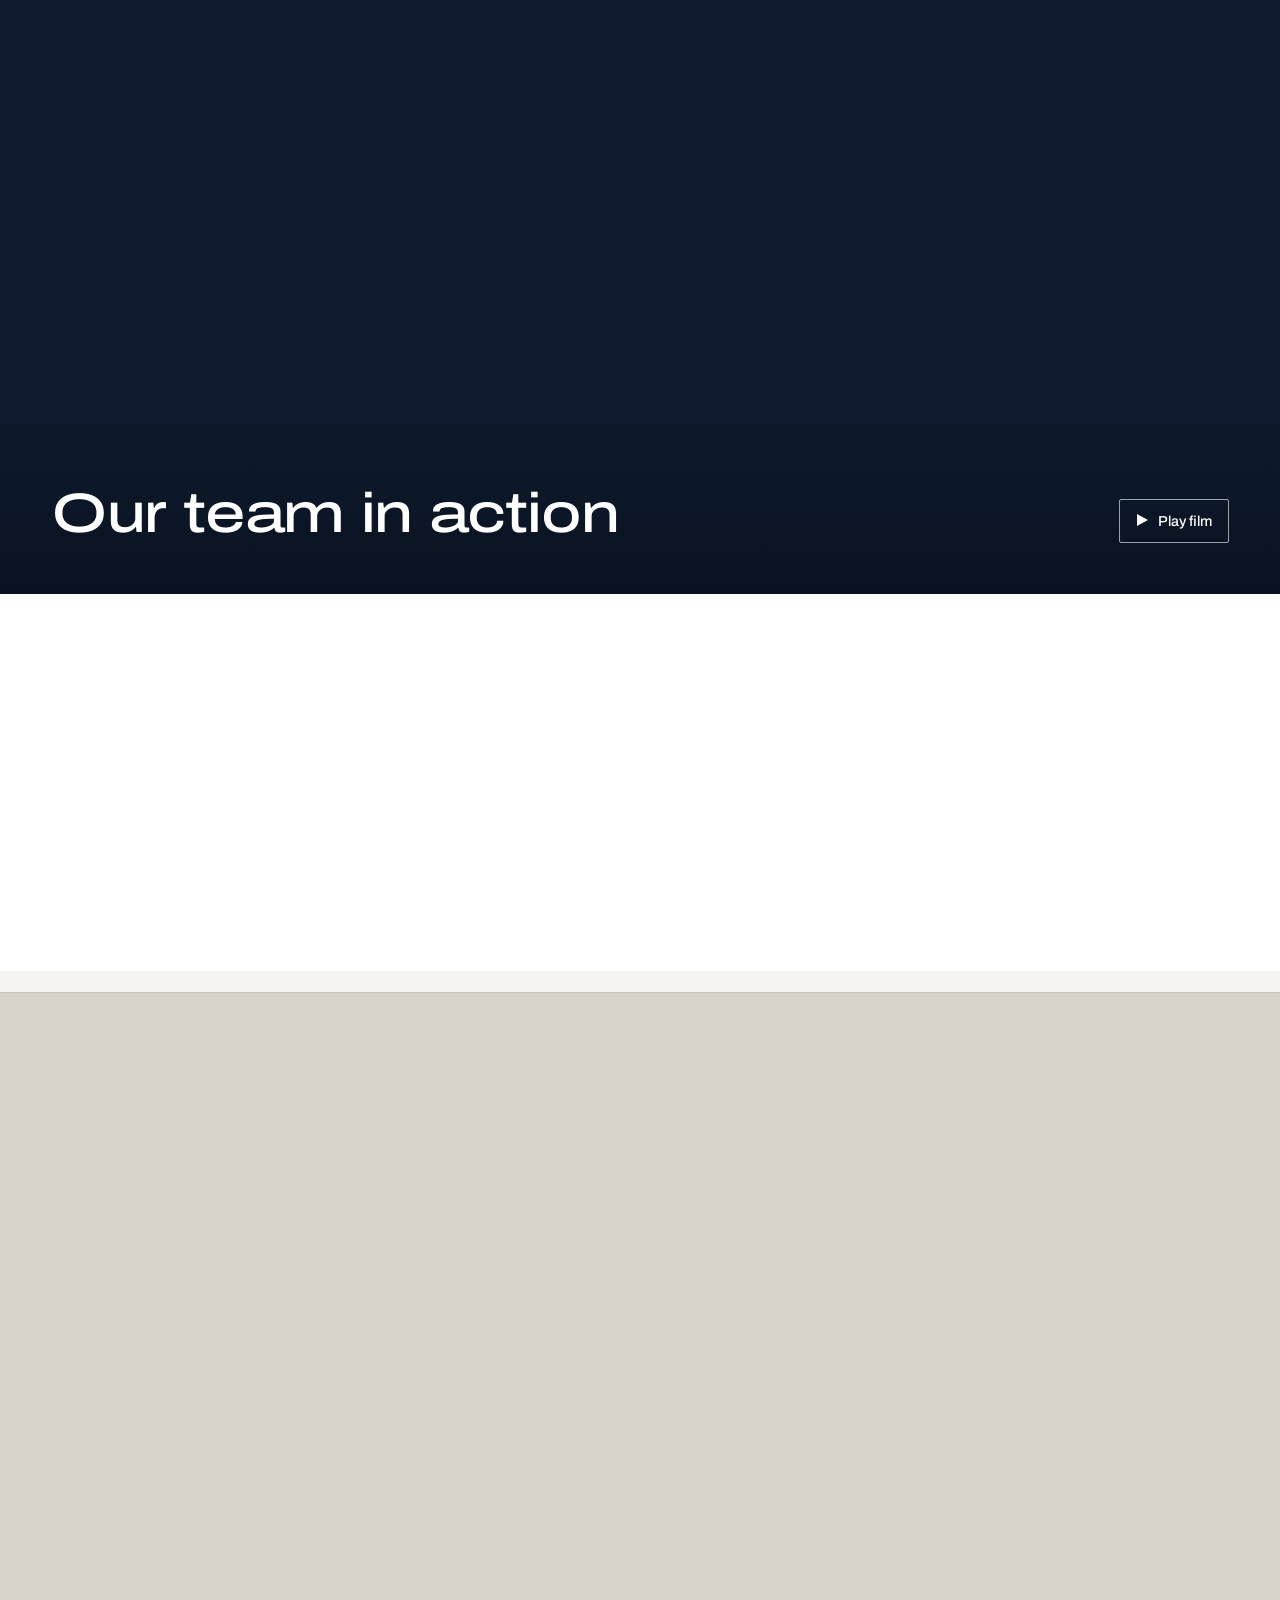
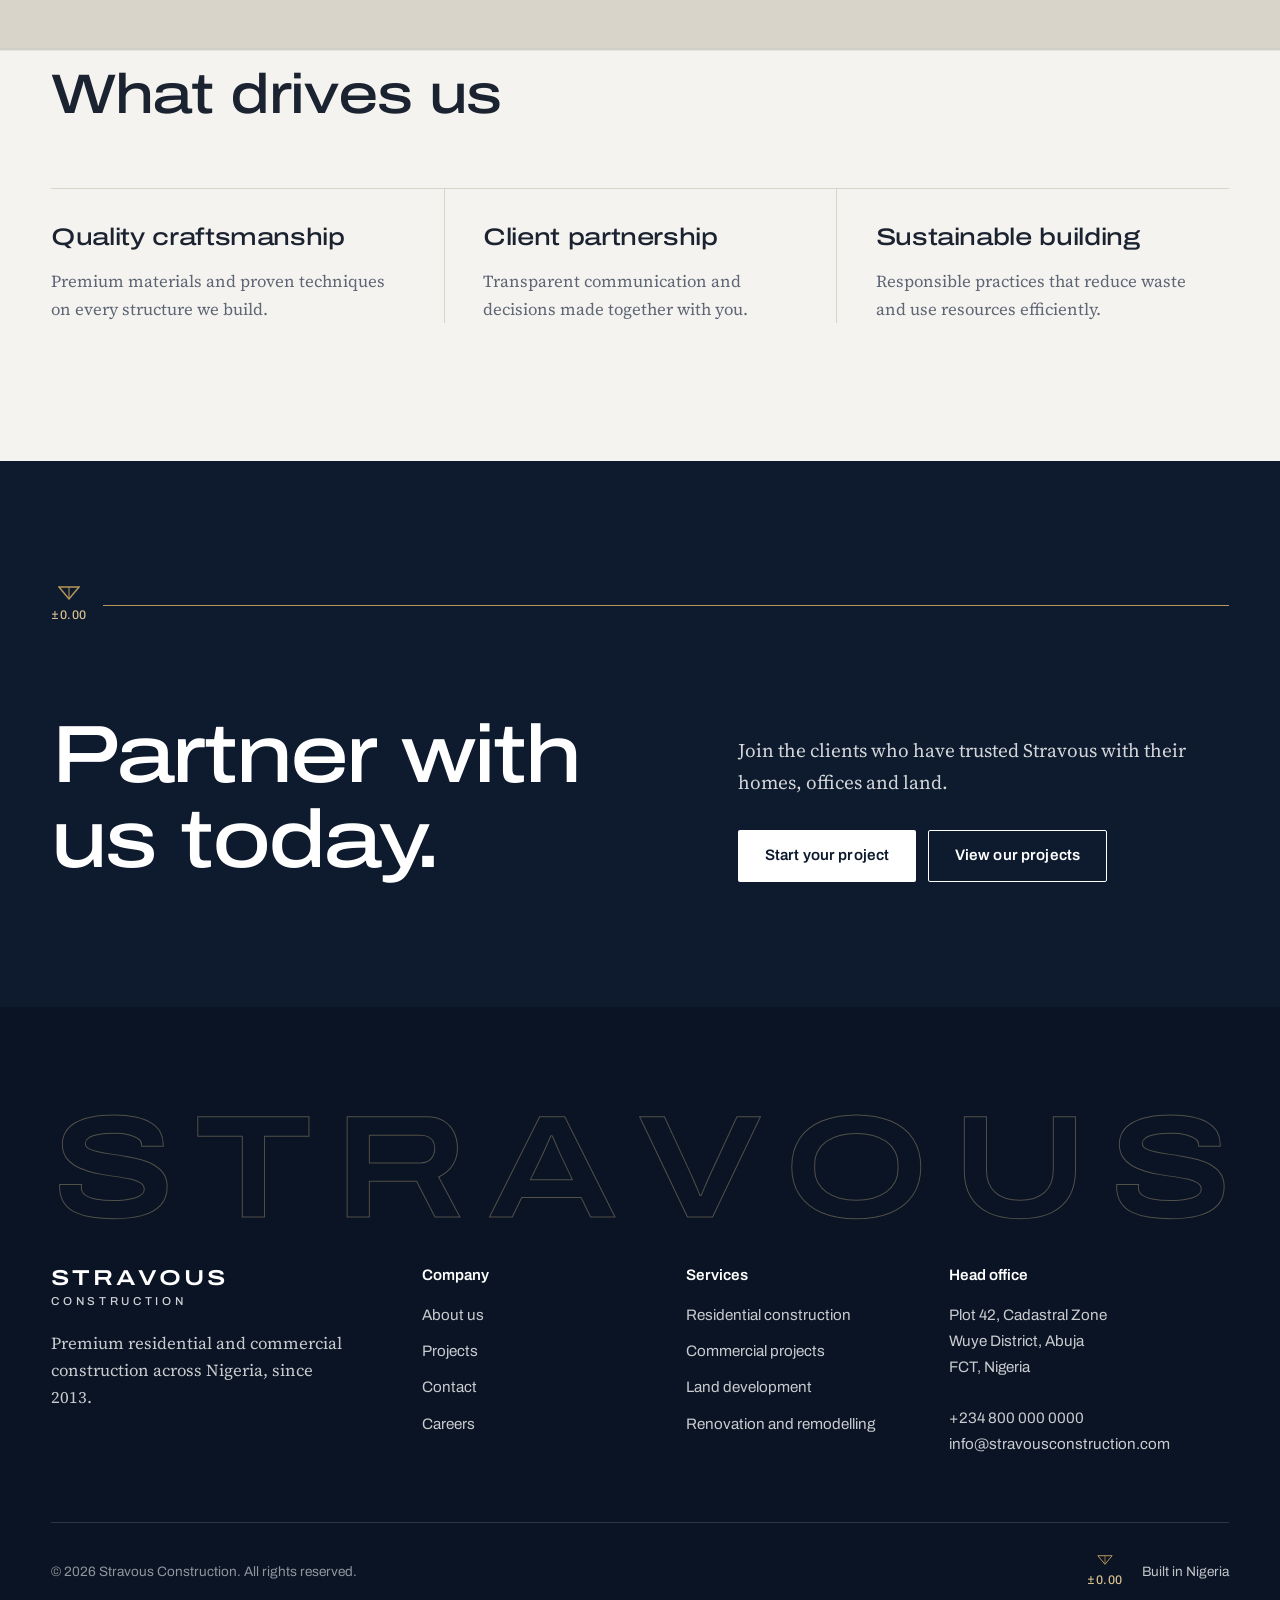
==== commit 059706bb: "Reconstruction of site" ====
--- a/about.html
+++ b/about.html
@@ -1,297 +1,197 @@
 <!DOCTYPE html>
-<html lang="en">
+<html lang="en-NG">
+<head>
+<meta charset="utf-8">
+<meta name="viewport" content="width=device-width, initial-scale=1">
+<title>About us | Stravous Construction</title>
+<meta name="description" content="Our story, mission, team and values. Stravous Construction has built across Nigeria since 2013.">
+<meta property="og:title" content="About us | Stravous Construction">
+<meta property="og:description" content="Our story, mission, team and values. Stravous Construction has built across Nigeria since 2013.">
+<meta property="og:type" content="website">
+<meta name="theme-color" content="#0E1B2E">
+<link rel="icon" href="assets/images/favicon.svg" type="image/svg+xml">
+<link rel="preload" href="assets/fonts/archivo-variable.woff2" as="font" type="font/woff2" crossorigin>
+<link rel="stylesheet" href="assets/css/stravous.css">
+<script>(function(d){d.classList.add('js');try{if(sessionStorage.getItem('stravous-intro')||matchMedia('(prefers-reduced-motion: reduce)').matches)d.classList.add('no-intro');}catch(e){}})(document.documentElement);</script>
+</head>
+<body>
+<div class="intro-curtain" aria-hidden="true"><div class="intro-curtain__inner"><div class="intro-curtain__word"><span style="animation-delay:0ms">S</span><span style="animation-delay:70ms">T</span><span style="animation-delay:140ms">R</span><span style="animation-delay:210ms">A</span><span style="animation-delay:280ms">V</span><span style="animation-delay:350ms">O</span><span style="animation-delay:420ms">U</span><span style="animation-delay:490ms">S</span></div><div class="intro-curtain__rule"></div><div class="intro-curtain__sub">CONSTRUCTION</div></div></div>
+<a class="skip-link" href="#main">Skip to content</a>
+<header class="site-header">
+  <div class="wrap">
+    <a class="wordmark" href="index.html" aria-label="Stravous Construction, home"><b>STRAVOUS</b><span>CONSTRUCTION</span></a>
+    <button class="menu-toggle" type="button" aria-expanded="false" aria-controls="site-nav" aria-label="Open menu"><span></span></button>
+    <nav class="nav" id="site-nav" aria-label="Main">
+      <ul>
+        <li><a href="index.html">Home</a></li>
+        <li><a href="about.html" aria-current="page">About</a></li>
+        <li><a href="projects.html">Projects</a></li>
+        <li><a href="contact.html">Contact</a></li>
+      </ul>
+      <a class="btn btn--light" href="contact.html">Get a quote</a>
+    </nav>
+  </div>
+</header>
+<main id="main">
 
-<head>
-  <meta charset="UTF-8">
-  <meta name="viewport" content="width=device-width, initial-scale=1.0">
-  <title>About Us — Stravous Construction</title>
-  <meta name="description"
-    content="Learn about Stravous Construction's mission, team, and commitment to building excellence across Nigeria.">
-  <link
-    href="https://fonts.googleapis.com/css2?family=Inter:wght@300;400;500;600;700&family=Playfair+Display:wght@400;500;600;700&display=swap"
-    rel="stylesheet">
-  <link rel="stylesheet" href="styles.css">
-  <script src="https://code.iconify.design/3/3.1.0/iconify.min.js"></script>
-</head>
+<section class="page-head" aria-labelledby="page-title">
+  <div class="page-head__media"><img src="https://stravous-construction.netlify.app/assets/images/IMG_0670.JPG" alt="The Stravous team on site"></div>
+  <div class="wrap">
+    <div class="datum" aria-hidden="true"><span class="datum__mark"><svg viewBox="0 0 22 14" aria-hidden="true"><path d="M1 1h20L11 13z" fill="none" stroke="#B8975A" stroke-width="1.4"/><path d="M11 1v12" stroke="#B8975A" stroke-width="1"/></svg><small>&plusmn;0.00</small></span><span class="datum__line"></span><span class="datum__place">Since 2013</span></div>
+    <h1 id="page-title">About Stravous Construction</h1>
+    <p>Building Nigeria’s future, one project at a time.</p>
+  </div>
+</section>
 
-<body>
+<section class="section" aria-labelledby="story-title">
+  <div class="wrap split">
+    <div class="split__text">
+      <h2 id="story-title">From a small team of engineers to a trusted name.</h2>
+      <p>Stravous Construction began as a small group of dedicated engineers. Since 2013 it has grown into one of Nigeria’s respected construction firms, with work that ranges from luxury residential estates to large commercial developments.</p>
+      <p>What has not changed is how we work: quality craftsmanship, transparent processes and a commitment to every client we build for.</p>
+      <dl class="commitments">
+        <div><dt>Licensed and certified</dt><dd>Fully accredited professionals.</dd></div>
+        <div><dt>On-time delivery</dt><dd>Consistent project timelines.</dd></div>
+        <div><dt>Safety standards</dt><dd>No compromise on safety practice.</dd></div>
+        <div><dt>Premium materials</dt><dd>Top-tier materials, properly sourced.</dd></div>
+      </dl>
+    </div>
+    <div class="split__media">
+      <img class="a" src="https://stravous-construction.netlify.app/assets/images/IMG_0677.JPG" alt="Stravous team in discussion" loading="lazy">
+      <img class="b" src="https://stravous-construction.netlify.app/assets/images/IMG_0697.JPG" alt="Project planning on site" loading="lazy">
+    </div>
+  </div>
+</section>
 
-  <!-- HEADER -->
-  <header class="site-header scrolled" id="siteHeader">
-    <div class="header-inner">
-      <a href="index.html" class="logo">Stravous <span>Construction</span></a>
-      <nav>
-        <ul class="nav-links" id="mainNav">
-          <li><a href="index.html">Home</a></li>
-          <li><a href="about.html" class="active">About</a></li>
+<section class="section section--green" aria-label="Mission and vision">
+  <div class="wrap">
+    <div class="mv">
+      <article>
+        <h2>Our mission</h2>
+        <p>To deliver high-quality construction that turns our clients’ visions into reality, holding high standards for quality, safety and environmental responsibility, and building durable structures that serve Nigerian communities.</p>
+      </article>
+      <article>
+        <h2>Our vision</h2>
+        <p>To be Nigeria’s most trusted construction partner, setting the benchmark for innovation, sustainability and client satisfaction, and bringing quality infrastructure to every Nigerian community.</p>
+      </article>
+    </div>
+  </div>
+</section>
+
+<section class="section" aria-labelledby="team-title">
+  <div class="wrap">
+    <div class="section-head">
+      <h2 id="team-title">Meet the team</h2>
+      <p>Every Stravous project is run by four groups working as one site team.</p>
+    </div>
+    <div class="team">
+      <figure><div class="ph"><img src="https://stravous-construction.netlify.app/assets/images/IMG_0770.JPG" alt="Stravous project lead on site" loading="lazy"></div><h3>Project leads</h3><p>Senior engineers and managers who own each project.</p></figure>
+      <figure><div class="ph"><img src="https://stravous-construction.netlify.app/assets/images/IMG_0740.JPG" alt="Stravous site supervisor" loading="lazy"></div><h3>Site supervisors</h3><p>Responsible for quality and safety oversight.</p></figure>
+      <figure><div class="ph"><img src="https://stravous-construction.netlify.app/assets/images/IMG_0704.JPG" alt="Stravous technical team" loading="lazy"></div><h3>Technical team</h3><p>Architects and structural engineers.</p></figure>
+      <figure><div class="ph"><img src="https://stravous-construction.netlify.app/assets/images/IMG_0717.JPG" alt="Stravous field crew at work" loading="lazy"></div><h3>Field crew</h3><p>Skilled craftsmen and workers.</p></figure>
+    </div>
+  </div>
+</section>
+
+<section class="film" aria-labelledby="film-title">
+  <video id="team-film" autoplay muted loop playsinline preload="metadata" poster="https://stravous-construction.netlify.app/assets/images/IMG_0687.JPG">
+    <source src="https://stravous-construction.netlify.app/assets/videos/DJI_0400.MP4" type="video/mp4">
+  </video>
+  <div class="film__caption">
+    <div class="wrap">
+      <h2 id="film-title">Our team in action</h2>
+      <button class="film-toggle" type="button" data-film-toggle="team-film"><i></i><span>Pause film</span></button>
+    </div>
+  </div>
+</section>
+
+<section class="section--tight section--white" aria-label="Behind the scenes photos">
+  <div class="wrap">
+    <div class="strip" data-gallery="behind">
+      <button type="button" data-full="https://stravous-construction.netlify.app/assets/images/IMG_0687.JPG"><img src="https://stravous-construction.netlify.app/assets/images/IMG_0687.JPG" alt="The team" loading="lazy"></button>
+      <button type="button" data-full="https://stravous-construction.netlify.app/assets/images/IMG_0677.JPG"><img src="https://stravous-construction.netlify.app/assets/images/IMG_0677.JPG" alt="Team discussion" loading="lazy"></button>
+      <button type="button" data-full="https://stravous-construction.netlify.app/assets/images/IMG_0691.JPG"><img src="https://stravous-construction.netlify.app/assets/images/IMG_0691.JPG" alt="Survey" loading="lazy"></button>
+      <button type="button" data-full="https://stravous-construction.netlify.app/assets/images/IMG_0697.JPG"><img src="https://stravous-construction.netlify.app/assets/images/IMG_0697.JPG" alt="Planning" loading="lazy"></button>
+      <button type="button" data-full="https://stravous-construction.netlify.app/assets/images/IMG_0706.JPG"><img src="https://stravous-construction.netlify.app/assets/images/IMG_0706.JPG" alt="Build" loading="lazy"></button>
+      <button type="button" data-full="https://stravous-construction.netlify.app/assets/images/IMG_0714.JPG"><img src="https://stravous-construction.netlify.app/assets/images/IMG_0714.JPG" alt="Structure" loading="lazy"></button>
+    </div>
+  </div>
+</section>
+
+<section class="band" aria-hidden="true">
+  <img src="https://stravous-construction.netlify.app/assets/images/IMG_0689.JPG" alt="" loading="lazy">
+</section>
+
+<section class="section" aria-labelledby="values-title">
+  <div class="wrap">
+    <div class="section-head">
+      <h2 id="values-title">What drives us</h2>
+    </div>
+    <div class="values">
+      <article><h3>Quality craftsmanship</h3><p>Premium materials and proven techniques on every structure we build.</p></article>
+      <article><h3>Client partnership</h3><p>Transparent communication and decisions made together with you.</p></article>
+      <article><h3>Sustainable building</h3><p>Responsible practices that reduce waste and use resources efficiently.</p></article>
+    </div>
+  </div>
+</section>
+
+<section class="cta" aria-labelledby="cta-title">
+  <div class="wrap">
+    <div class="datum" aria-hidden="true"><span class="datum__mark"><svg viewBox="0 0 22 14" aria-hidden="true"><path d="M1 1h20L11 13z" fill="none" stroke="#B8975A" stroke-width="1.4"/><path d="M11 1v12" stroke="#B8975A" stroke-width="1"/></svg><small>&plusmn;0.00</small></span><span class="datum__line"></span></div>
+    <h2 id="cta-title">Partner with us today.</h2>
+    <div>
+      <p>Join the clients who have trusted Stravous with their homes, offices and land.</p>
+      <div class="btn-row">
+        <a class="btn btn--light" href="contact.html">Start your project</a>
+        <a class="btn btn--line" href="projects.html">View our projects</a>
+      </div>
+    </div>
+  </div>
+</section>
+
+</main>
+<footer class="site-footer">
+  <div class="wrap">
+    <div class="footer-mark" aria-hidden="true"><span style="--i:0">S</span><span style="--i:1">T</span><span style="--i:2">R</span><span style="--i:3">A</span><span style="--i:4">V</span><span style="--i:5">O</span><span style="--i:6">U</span><span style="--i:7">S</span></div>
+    <div class="footer-top">
+      <div>
+        <a class="wordmark" href="index.html" aria-label="Stravous Construction, home"><b>STRAVOUS</b><span>CONSTRUCTION</span></a>
+        <p class="footer-about">Premium residential and commercial construction across Nigeria, since 2013.</p>
+      </div>
+      <div>
+        <h4>Company</h4>
+        <ul>
+          <li><a href="about.html">About us</a></li>
           <li><a href="projects.html">Projects</a></li>
           <li><a href="contact.html">Contact</a></li>
+          <li><a href="mailto:careers@stravousconstruction.com">Careers</a></li>
         </ul>
-      </nav>
-      <div class="header-cta">
-        <button class="mobile-toggle"
-          onclick="document.getElementById('mainNav').classList.toggle('open');document.getElementById('navOverlay').classList.toggle('show')"><span
-            class="iconify" data-icon="mdi:menu" data-width="24"></span></button>
-        <a href="contact.html" class="btn-outline-h">Get a Quote</a>
-        <a href="projects.html" class="btn-solid-h">Our Projects</a>
+      </div>
+      <div>
+        <h4>Services</h4>
+        <ul>
+          <li><a href="index.html#services">Residential construction</a></li>
+          <li><a href="index.html#services">Commercial projects</a></li>
+          <li><a href="index.html#services">Land development</a></li>
+          <li><a href="contact.html">Renovation and remodelling</a></li>
+        </ul>
+      </div>
+      <div>
+        <h4>Head office</h4>
+        <address>
+          Plot 42, Cadastral Zone<br>Wuye District, Abuja<br>FCT, Nigeria<br><br>
+          <a href="tel:+2348000000000">+234 800 000 0000</a><br>
+          <a href="mailto:info@stravousconstruction.com">info@stravousconstruction.com</a>
+        </address>
       </div>
     </div>
-  </header>
-  <div class="mobile-nav-overlay" id="navOverlay"
-    onclick="document.getElementById('mainNav').classList.remove('open');this.classList.remove('show')"></div>
-
-  <!-- PAGE BANNER -->
-  <section class="page-banner">
-    <div class="gold-label" style="position:relative">Our Story</div>
-    <h1>About <span style="color:var(--gold)">Stravous Construction</span></h1>
-    <p>Over a decade of building excellence, transforming landscapes, and creating lasting structures across Nigeria.
-    </p>
-  </section>
-
-  <!-- ABOUT CONTENT -->
-  <section class="section section-light">
-    <div class="section-inner">
-      <div class="about-split">
-        <div class="about-images reveal-left">
-          <div class="about-img-main"><img src="assets/images/IMG_0670.JPG" alt="Stravous Team On Site" loading="lazy">
-          </div>
-          <div class="about-img-float"><img src="assets/images/IMG_0677.JPG" alt="Team Discussion" loading="lazy"></div>
-        </div>
-        <div class="about-text reveal-right">
-          <div class="gold-label">Who We Are</div>
-          <h2>Building Nigeria's Future, One Project at a Time</h2>
-          <p>Founded with a passion for construction excellence, Stravous Construction has grown from a small team of
-            dedicated engineers to one of Nigeria's most respected construction firms. Our commitment to quality
-            craftsmanship, transparent processes, and client satisfaction has earned us a reputation that speaks
-            volumes.</p>
-          <p>We believe every structure tells a story — and we ensure that story is one of strength, beauty, and
-            enduring value. From luxury residential estates to large-scale commercial developments, our portfolio
-            reflects our unwavering dedication to excellence.</p>
-          <div class="about-features">
-            <div class="about-feat">
-              <div class="about-feat-icon"><span class="iconify" data-icon="mdi:certificate" data-width="20"></span>
-              </div>
-              <div>
-                <h5>Licensed & Certified</h5>
-                <p>Fully accredited professionals</p>
-              </div>
-            </div>
-            <div class="about-feat">
-              <div class="about-feat-icon"><span class="iconify" data-icon="mdi:clock-check-outline"
-                  data-width="20"></span></div>
-              <div>
-                <h5>On-Time Delivery</h5>
-                <p>Consistent project timelines</p>
-              </div>
-            </div>
-            <div class="about-feat">
-              <div class="about-feat-icon"><span class="iconify" data-icon="mdi:shield-check" data-width="20"></span>
-              </div>
-              <div>
-                <h5>Safety Standards</h5>
-                <p>Zero-compromise safety</p>
-              </div>
-            </div>
-            <div class="about-feat">
-              <div class="about-feat-icon"><span class="iconify" data-icon="mdi:diamond-stone" data-width="20"></span>
-              </div>
-              <div>
-                <h5>Premium Materials</h5>
-                <p>Best-in-class sourcing</p>
-              </div>
-            </div>
-          </div>
-        </div>
-      </div>
+    <div class="footer-bottom">
+      <span>&copy; <span data-year>2026</span> Stravous Construction. All rights reserved.</span>
+      <div class="datum" aria-hidden="true"><span class="datum__mark"><svg viewBox="0 0 22 14" aria-hidden="true"><path d="M1 1h20L11 13z" fill="none" stroke="#B8975A" stroke-width="1.4"/><path d="M11 1v12" stroke="#B8975A" stroke-width="1"/></svg><small>&plusmn;0.00</small></span><span class="datum__line"></span><span class="datum__place">Built in Nigeria</span></div>
     </div>
-  </section>
-
-  <!-- MISSION & VISION -->
-  <section class="section section-soft">
-    <div class="section-inner">
-      <div class="services-grid" style="grid-template-columns:1fr 1fr">
-        <div class="service-card reveal stagger-1" style="border-top:3px solid var(--gold)">
-          <div class="service-card-body">
-            <div class="service-icon"><span class="iconify" data-icon="mdi:bullseye-arrow" data-width="24"></span></div>
-            <h4>Our Mission</h4>
-            <p>To deliver world-class construction services that transform visions into reality, while maintaining the
-              highest standards of quality, safety, and environmental responsibility. We are committed to building
-              structures that stand the test of time and contribute positively to Nigerian communities.</p>
-          </div>
-        </div>
-        <div class="service-card reveal stagger-2" style="border-top:3px solid var(--gold)">
-          <div class="service-card-body">
-            <div class="service-icon"><span class="iconify" data-icon="mdi:telescope" data-width="24"></span></div>
-            <h4>Our Vision</h4>
-            <p>To be recognized as Nigeria's most trusted construction partner — setting industry benchmarks for
-              innovation, sustainability, and client satisfaction. We envision a Nigeria where every community has
-              access to quality-built infrastructure that enhances lives and drives progress.</p>
-          </div>
-        </div>
-      </div>
-    </div>
-  </section>
-
-  <!-- IMAGE STRIP -->
-  <div class="image-strip reveal">
-    <img src="assets/images/IMG_0687.JPG" alt="Team" loading="lazy">
-    <img src="assets/images/IMG_0691.JPG" alt="Survey" loading="lazy">
-    <img src="assets/images/IMG_0697.JPG" alt="Planning" loading="lazy">
-    <img src="assets/images/IMG_0706.JPG" alt="Build" loading="lazy">
-    <img src="assets/images/IMG_0714.JPG" alt="Structure" loading="lazy">
   </div>
-
-  <!-- TEAM SECTION -->
-  <section class="section section-light" id="team">
-    <div class="section-inner">
-      <div class="section-header reveal">
-        <div class="gold-label">Our People</div>
-        <h2>Meet the Team</h2>
-        <p>Skilled professionals driving every project to success with expertise, dedication, and passion.</p>
-      </div>
-      <div class="team-grid">
-        <div class="team-card reveal stagger-1">
-          <div class="team-card-img"><img src="assets/images/IMG_0770.JPG" alt="Project Lead" loading="lazy"></div>
-          <div class="team-card-body">
-            <h4>Project Leads</h4>
-            <p>Senior Engineers & Managers</p>
-          </div>
-        </div>
-        <div class="team-card reveal stagger-2">
-          <div class="team-card-img"><img src="assets/images/IMG_0740.JPG" alt="Site Supervisor" loading="lazy"></div>
-          <div class="team-card-body">
-            <h4>Site Supervisors</h4>
-            <p>Quality & Safety Oversight</p>
-          </div>
-        </div>
-        <div class="team-card reveal stagger-3">
-          <div class="team-card-img"><img src="assets/images/IMG_0704.JPG" alt="Technical Team" loading="lazy"></div>
-          <div class="team-card-body">
-            <h4>Technical Team</h4>
-            <p>Architects & Structural Engineers</p>
-          </div>
-        </div>
-        <div class="team-card reveal stagger-4">
-          <div class="team-card-img"><img src="assets/images/IMG_0717.JPG" alt="Field Crew" loading="lazy"></div>
-          <div class="team-card-body">
-            <h4>Field Crew</h4>
-            <p>Skilled Craftsmen & Workers</p>
-          </div>
-        </div>
-      </div>
-    </div>
-  </section>
-
-  <!-- VIDEO -->
-  <section class="section section-dark">
-    <div class="section-inner">
-      <div class="section-header reveal">
-        <div class="gold-label">Behind the Scenes</div>
-        <h2 style="color:#fff">Our Team in Action</h2>
-        <p>Watch our professionals at work — precision, teamwork, and dedication on every site.</p>
-      </div>
-      <div class="video-showcase reveal-scale">
-        <video controls preload="metadata">
-          <source src="assets/videos/DJI_0400.MP4" type="video/mp4">
-        </video>
-      </div>
-    </div>
-  </section>
-
-  <!-- CORE VALUES -->
-  <section class="section section-soft">
-    <div class="section-inner">
-      <div class="section-header reveal">
-        <div class="gold-label">What Drives Us</div>
-        <h2>Our Core Values</h2>
-      </div>
-      <div class="services-grid">
-        <div class="service-card reveal stagger-1">
-          <div class="service-card-body">
-            <div class="service-icon"><span class="iconify" data-icon="mdi:hammer-wrench" data-width="24"></span></div>
-            <h4>Quality Craftsmanship</h4>
-            <p>Every detail matters. We use premium materials and proven construction techniques to ensure lasting
-              quality in every structure we build.</p>
-          </div>
-        </div>
-        <div class="service-card reveal stagger-2">
-          <div class="service-card-body">
-            <div class="service-icon"><span class="iconify" data-icon="mdi:handshake-outline" data-width="24"></span>
-            </div>
-            <h4>Client Partnership</h4>
-            <p>We treat every client as a partner. Transparent communication, regular updates, and collaborative
-              decision-making define our approach.</p>
-          </div>
-        </div>
-        <div class="service-card reveal stagger-3">
-          <div class="service-card-body">
-            <div class="service-icon"><span class="iconify" data-icon="mdi:leaf" data-width="24"></span></div>
-            <h4>Sustainable Building</h4>
-            <p>We integrate environmentally responsible practices into our construction processes, minimizing waste and
-              maximizing resource efficiency.</p>
-          </div>
-        </div>
-      </div>
-    </div>
-  </section>
-
-  <!-- CTA -->
-  <section class="cta-section">
-    <h2 class="reveal">Partner With Us Today</h2>
-    <p class="reveal stagger-1">Join hundreds of satisfied clients who trust Stravous Construction with their most
-      important building projects.</p>
-    <div class="cta-btns reveal stagger-2">
-      <a href="contact.html" class="btn-solid-h" style="padding:16px 36px;font-size:16px;border-radius:14px">Get in
-        Touch</a>
-      <a href="projects.html" class="btn-outline-h"
-        style="padding:16px 36px;font-size:16px;border-radius:14px;color:rgba(255,255,255,.8)">View Our Work</a>
-    </div>
-  </section>
-
-  <!-- FOOTER -->
-  <footer class="site-footer">
-    <div class="footer-inner">
-      <div class="footer-grid">
-        <div class="footer-brand">
-          <a href="index.html" class="logo">Stravous <span>Construction</span></a>
-          <p>Nigeria's trusted construction partner. Building premium residential and commercial projects with quality,
-            integrity, and professional excellence since 2013.</p>
-        </div>
-        <div class="footer-col">
-          <h5>Services</h5><a href="projects.html">Residential</a><a href="projects.html">Commercial</a><a
-            href="projects.html">Land Development</a><a href="projects.html">Renovations</a>
-        </div>
-        <div class="footer-col">
-          <h5>Company</h5><a href="about.html">About Us</a><a href="projects.html">Projects</a><a
-            href="contact.html">Contact</a><a href="#">Careers</a>
-        </div>
-        <div class="footer-col">
-          <h5>Contact</h5><a href="mailto:info@stravousconstruction.com">info@stravousconstruction.com</a><a
-            href="tel:+2348000000000">+234 800 000 0000</a><a href="#">Abuja, Nigeria</a>
-        </div>
-      </div>
-      <div class="footer-bottom">
-        <p>&copy; 2025 Stravous Construction. All rights reserved.</p>
-        <p>Built with Excellence in Nigeria</p>
-      </div>
-    </div>
-  </footer>
-
-  <script>
-    const header = document.getElementById('siteHeader');
-    window.addEventListener('scroll', () => { header.classList.toggle('scrolled', window.scrollY > 60) }, { passive: true });
-    header.classList.toggle('scrolled', window.scrollY > 60);
-
-    const revealEls = document.querySelectorAll('.reveal,.reveal-left,.reveal-right,.reveal-scale');
-    const revealObserver = new IntersectionObserver((entries) => {
-      entries.forEach(e => { if (e.isIntersecting) { e.target.classList.add('visible'); revealObserver.unobserve(e.target) } })
-    }, { threshold: 0.12, rootMargin: '0px 0px -50px 0px' });
-    revealEls.forEach(el => revealObserver.observe(el));
-
-    document.querySelectorAll('.nav-links a').forEach(a => {
-      a.addEventListener('click', () => { document.getElementById('mainNav').classList.remove('open'); document.getElementById('navOverlay').classList.remove('show') });
-    });
-  </script>
+</footer>
+<script src="assets/js/lenis.min.js"></script>
+<script src="assets/js/stravous.js"></script>
 </body>
-
-</html>+</html>
--- a/assets/css/stravous.css
+++ b/assets/css/stravous.css
@@ -0,0 +1,752 @@
+/* Stravous Construction — site styles */
+
+/* Self-hosted variable fonts (SIL Open Font License) */
+@font-face {
+  font-family: "Archivo";
+  src: url("../fonts/archivo-variable.woff2") format("woff2-variations"), url("../fonts/archivo-variable.woff2") format("woff2");
+  font-weight: 100 900; font-stretch: 62% 125%; font-style: normal; font-display: swap;
+}
+@font-face {
+  font-family: "Source Serif 4";
+  src: url("../fonts/source-serif-4-variable.woff2") format("woff2-variations"), url("../fonts/source-serif-4-variable.woff2") format("woff2");
+  font-weight: 200 900; font-style: normal; font-display: swap;
+}
+@font-face {
+  font-family: "Source Serif 4";
+  src: url("../fonts/source-serif-4-variable-italic.woff2") format("woff2-variations"), url("../fonts/source-serif-4-variable-italic.woff2") format("woff2");
+  font-weight: 200 900; font-style: italic; font-display: swap;
+}
+
+:root {
+  --navy: #0E1B2E;
+  --navy-2: #15263F;
+  --navy-3: #1F3555;
+  --paper: #F4F3EF;
+  --paper-2: #E9E7E1;
+  --line: #D8D4CA;
+  --brass: #B8975A;
+  --brass-light: #D6BF8F;
+  --ink: #1B2230;
+  --muted: #5E6574;
+  --white: #FFFFFF;
+
+  --sans: "Archivo", "Helvetica Neue", Arial, sans-serif;
+  --serif: "Source Serif 4", Georgia, "Times New Roman", serif;
+
+  /* perfect-fourth scale on an 18px base */
+  --t-sm: 0.875rem;
+  --t-base: 1.125rem;
+  --t-md: 1.5rem;
+  --t-lg: 2rem;
+  --t-xl: clamp(2.1rem, 1.4rem + 2.6vw, 3.55rem);
+  --t-2xl: clamp(2.6rem, 1.4rem + 4.6vw, 5.2rem);
+  --t-hero: clamp(2.5rem, 0.9rem + 5.3vw, 5.9rem);
+
+  --wrap: 1320px;
+  --gutter: clamp(1.25rem, 4vw, 3.5rem);
+  --section: clamp(5rem, 3rem + 7vw, 10rem);
+  --header-h: 84px;
+}
+
+*, *::before, *::after { box-sizing: border-box; }
+
+html { -webkit-text-size-adjust: 100%; scroll-behavior: smooth; }
+@media (prefers-reduced-motion: reduce) { html { scroll-behavior: auto; } }
+
+body {
+  margin: 0;
+  background: var(--paper);
+  color: var(--ink);
+  font-family: var(--serif);
+  font-size: var(--t-base);
+  line-height: 1.65;
+  font-optical-sizing: auto;
+  -webkit-font-smoothing: antialiased;
+  text-rendering: optimizeLegibility;
+}
+
+img, video { display: block; max-width: 100%; }
+img { height: auto; }
+a { color: inherit; }
+p { margin: 0 0 1.1em; max-width: 64ch; }
+p:last-child { margin-bottom: 0; }
+
+h1, h2, h3, h4 {
+  font-family: var(--sans);
+  font-stretch: 125%;
+  font-variation-settings: "wdth" 125;
+  font-weight: 500;
+  letter-spacing: -0.025em;
+  line-height: 1.04;
+  margin: 0;
+  text-wrap: balance;
+}
+h2 { font-size: var(--t-xl); }
+h3 { font-size: var(--t-md); letter-spacing: -0.015em; line-height: 1.15; }
+
+:focus-visible { outline: 2px solid var(--brass); outline-offset: 3px; }
+
+.skip-link {
+  position: absolute; left: 1rem; top: -4rem; z-index: 200;
+  background: var(--white); color: var(--navy);
+  padding: .7rem 1rem; font-family: var(--sans); font-weight: 600; text-decoration: none;
+}
+.skip-link:focus { top: 1rem; }
+
+.wrap { width: 100%; max-width: var(--wrap); margin: 0 auto; padding: 0 var(--gutter); }
+
+/* ---------- UI type ---------- */
+.ui, .btn, .nav a, .site-footer, .meta, label, input, select, textarea, figcaption {
+  font-family: var(--sans);
+}
+
+/* ---------- Buttons ---------- */
+.btn {
+  display: inline-flex; align-items: center; justify-content: center;
+  min-height: 52px; padding: 0 1.6rem;
+  font-size: 0.95rem; font-weight: 600; letter-spacing: 0.01em;
+  text-decoration: none; border-radius: 2px;
+  border: 1px solid transparent;
+  transition: background-color .2s ease, color .2s ease, border-color .2s ease;
+  cursor: pointer;
+}
+.btn--solid { background: var(--navy); color: var(--white); }
+.btn--solid:hover { background: var(--navy-3); }
+.btn--light { background: var(--white); color: var(--navy); }
+.btn--light:hover { background: var(--paper-2); }
+.btn--line { border-color: currentColor; color: inherit; background: transparent; }
+.btn--line:hover { background: rgba(255,255,255,.1); }
+.on-light .btn--line:hover { background: rgba(14,27,46,.06); }
+.btn-row { display: flex; flex-wrap: wrap; gap: .75rem; }
+
+.text-link {
+  font-family: var(--sans); font-weight: 600; font-size: .95rem;
+  text-decoration: none; padding-bottom: 3px;
+  background: linear-gradient(var(--brass), var(--brass)) 0 100% / 100% 1px no-repeat;
+  transition: background-size .25s ease;
+}
+.text-link:hover { background-size: 100% 2px; }
+
+/* ---------- Header ---------- */
+.site-header {
+  position: fixed; inset: 0 0 auto 0; z-index: 100;
+  height: var(--header-h);
+  color: var(--white);
+  transition: background-color .3s ease, box-shadow .3s ease, height .3s ease;
+}
+.site-header::after {
+  content: ""; position: absolute; inset: 0; z-index: -1;
+  background: linear-gradient(rgba(8,16,29,.55), rgba(8,16,29,0));
+  transition: opacity .3s ease;
+}
+.site-header.is-solid { background: var(--navy); height: 72px; }
+.site-header.is-solid::after { opacity: 0; }
+.site-header .wrap { height: 100%; display: flex; align-items: center; justify-content: space-between; gap: 2rem; }
+
+.wordmark { display: inline-flex; flex-direction: column; text-decoration: none; line-height: 1; }
+.wordmark b {
+  font-family: var(--sans); font-stretch: 125%; font-variation-settings: "wdth" 125;
+  font-weight: 600; font-size: 1.35rem; letter-spacing: .14em;
+}
+.wordmark span {
+  font-family: var(--sans); font-size: .72rem; letter-spacing: .32em;
+  margin-top: .38rem; opacity: .8; font-weight: 500;
+}
+
+.nav { display: flex; align-items: center; gap: 2.4rem; }
+.nav ul { display: flex; gap: 2.2rem; list-style: none; margin: 0; padding: 0; }
+.nav a:not(.btn) {
+  text-decoration: none; font-size: .95rem; font-weight: 500; padding: .4rem 0;
+  background: linear-gradient(var(--brass), var(--brass)) 0 100% / 0 1px no-repeat;
+  transition: background-size .25s ease;
+}
+.nav a:not(.btn):hover, .nav a[aria-current="page"] { background-size: 100% 1px; }
+.nav .btn { min-height: 44px; padding: 0 1.2rem; }
+
+.menu-toggle {
+  display: none; background: none; border: 0; color: inherit; cursor: pointer;
+  width: 44px; height: 44px; padding: 0; position: relative;
+}
+.menu-toggle span, .menu-toggle span::before, .menu-toggle span::after {
+  position: absolute; left: 10px; width: 24px; height: 1.5px; background: currentColor;
+  transition: transform .25s ease, top .25s ease, opacity .2s ease;
+}
+.menu-toggle span { top: 21px; }
+.menu-toggle span::before, .menu-toggle span::after { content: ""; left: 0; }
+.menu-toggle span::before { top: -7px; }
+.menu-toggle span::after { top: 7px; }
+.menu-open .menu-toggle span { background: transparent; }
+.menu-open .menu-toggle span::before { top: 0; transform: rotate(45deg); }
+.menu-open .menu-toggle span::after { top: 0; transform: rotate(-45deg); }
+
+@media (max-width: 900px) {
+  .menu-toggle { display: block; z-index: 2; }
+  .nav {
+    position: fixed; inset: 0; background: var(--navy);
+    flex-direction: column; align-items: flex-start; justify-content: center;
+    padding: 6rem var(--gutter) 3rem; gap: 2.5rem;
+    opacity: 0; visibility: hidden; transition: opacity .25s ease, visibility .25s;
+  }
+  .menu-open .nav { opacity: 1; visibility: visible; }
+  .nav ul { flex-direction: column; gap: 1.2rem; }
+  .nav a:not(.btn) {
+    font-stretch: 125%; font-variation-settings: "wdth" 125;
+    font-size: 2rem; letter-spacing: -0.02em;
+  }
+  body.menu-open { overflow: hidden; }
+}
+
+/* ---------- Hero (home) ---------- */
+.hero {
+  position: relative; min-height: 100svh; color: var(--white);
+  display: flex; align-items: flex-end; overflow: hidden; background: var(--navy);
+}
+.hero__media { position: absolute; inset: 0; }
+.hero__media video, .hero__media img { width: 100%; height: 100%; object-fit: cover; }
+.hero__media::after {
+  content: ""; position: absolute; inset: 0;
+  background:
+    linear-gradient(to top, rgba(8,16,29,.88) 0%, rgba(8,16,29,.45) 45%, rgba(8,16,29,.2) 100%);
+}
+.hero__inner { position: relative; width: 100%; padding-top: 9rem; padding-bottom: clamp(2.5rem, 5vw, 4.5rem); }
+.hero h1 { font-size: var(--t-hero); font-weight: 500; line-height: .98; letter-spacing: -0.035em; }
+.hero h1 .line { display: block; }
+
+/* Datum: a surveyor's ground-level mark */
+.datum { display: flex; align-items: center; gap: 1rem; margin: clamp(2rem, 4vw, 3.25rem) 0 clamp(1.5rem, 3vw, 2.25rem); }
+.datum__mark { display: flex; flex-direction: column; align-items: center; flex: none; }
+.datum__mark svg { width: 22px; height: 14px; }
+.datum__mark small { font-family: var(--sans); font-size: .78rem; font-weight: 500; letter-spacing: .04em; margin-top: .3rem; color: var(--brass-light); font-variant-numeric: tabular-nums; }
+.datum__line { flex: 1; height: 1px; background: var(--brass); transform-origin: left center; }
+.datum__place { font-family: var(--sans); font-size: .85rem; color: rgba(255,255,255,.75); flex: none; }
+
+.hero__foot { display: grid; grid-template-columns: minmax(0, 1fr) auto; gap: 2rem 3rem; align-items: end; }
+.hero__foot p { font-size: clamp(1.05rem, 1rem + .3vw, 1.25rem); color: rgba(255,255,255,.88); max-width: 46ch; margin: 0; }
+@media (max-width: 760px) { .hero__foot { grid-template-columns: 1fr; } }
+
+/* Page-load sequence (the one orchestrated moment) */
+.js .hero h1 .line { opacity: 0; transform: translateY(0.35em); }
+.js .datum__line { transform: scaleX(0); }
+.js .datum__mark, .js .datum__place, .js .hero__foot { opacity: 0; }
+.js .is-loaded .hero h1 .line { animation: rise .9s cubic-bezier(.2,.7,.2,1) forwards; }
+.js .is-loaded .hero h1 .line:nth-child(2) { animation-delay: .12s; }
+.js .is-loaded .datum__line { animation: draw 1.1s cubic-bezier(.65,0,.2,1) .45s forwards; }
+.js .is-loaded .datum__mark, .js .is-loaded .datum__place { animation: fade .6s ease .4s forwards; }
+.js .is-loaded .hero__foot { animation: fade .8s ease 1.1s forwards; }
+@keyframes rise { to { opacity: 1; transform: none; } }
+@keyframes draw { to { transform: scaleX(1); } }
+@keyframes fade { to { opacity: 1; } }
+@media (prefers-reduced-motion: reduce) {
+  .js .hero h1 .line, .js .datum__line, .js .datum__mark, .js .datum__place, .js .hero__foot {
+    opacity: 1 !important; transform: none !important; animation: none !important;
+  }
+}
+
+/* ---------- Page head (inner pages) ---------- */
+.page-head {
+  position: relative; color: var(--white); background: var(--navy);
+  min-height: clamp(460px, 68vh, 720px); display: flex; align-items: flex-end; overflow: hidden;
+}
+.page-head__media { position: absolute; inset: 0; }
+.page-head__media img { width: 100%; height: 100%; object-fit: cover; }
+.page-head__media::after {
+  content: ""; position: absolute; inset: 0;
+  background: linear-gradient(to top, rgba(8,16,29,.9), rgba(8,16,29,.35) 60%, rgba(8,16,29,.25));
+}
+.page-head .wrap { position: relative; padding-top: 9rem; padding-bottom: clamp(2.5rem, 5vw, 4rem); }
+.page-head h1 { font-size: var(--t-2xl); max-width: 16ch; letter-spacing: -0.035em; }
+.page-head p { margin-top: 1.4rem; font-size: clamp(1.05rem, 1rem + .3vw, 1.25rem); color: rgba(255,255,255,.88); max-width: 50ch; }
+.page-head .datum { margin: 0 0 1.75rem; }
+
+/* ---------- Sections ---------- */
+.section { padding: var(--section) 0; }
+.section--tight { padding: calc(var(--section) * .6) 0; }
+.section--white { background: var(--white); }
+.section--green { background: var(--navy); color: var(--white); }
+.section--green p { color: rgba(255,255,255,.82); }
+
+.section-head { display: flex; justify-content: space-between; align-items: flex-end; gap: 2rem; margin-bottom: clamp(2.5rem, 5vw, 4.5rem); flex-wrap: wrap; }
+.section-head h2 { max-width: 18ch; }
+.section-head p { max-width: 44ch; color: var(--muted); margin: 0; }
+
+/* Intro statement */
+.intro { display: grid; grid-template-columns: 1.35fr 1fr; gap: clamp(3rem, 7vw, 8rem); align-items: start; }
+.intro h2 { font-size: var(--t-xl); max-width: 14ch; margin-bottom: 2rem; }
+.intro__body p { font-size: clamp(1.15rem, 1.05rem + .35vw, 1.35rem); line-height: 1.6; }
+.facts { margin: 0; border-top: 1px solid var(--line); }
+.facts div { display: grid; grid-template-columns: 9rem 1fr; gap: 1rem; padding: 1.2rem 0; border-bottom: 1px solid var(--line); }
+.facts dt { font-family: var(--sans); font-size: .9rem; color: var(--muted); }
+.facts dd { margin: 0; font-family: var(--sans); font-weight: 500; font-size: 1.05rem; line-height: 1.4; }
+.facts dd.big { font-stretch: 125%; font-variation-settings: "wdth" 125; font-size: 2.4rem; letter-spacing: -0.03em; line-height: 1; }
+@media (max-width: 900px) { .intro { grid-template-columns: 1fr; } }
+
+/* Services */
+.services { display: grid; grid-template-columns: repeat(3, 1fr); gap: clamp(1.25rem, 2.5vw, 2.5rem); }
+.service { display: flex; flex-direction: column; }
+.service__img { aspect-ratio: 4 / 5; overflow: hidden; background: var(--line); margin-bottom: 1.6rem; }
+.service__img img { width: 100%; height: 100%; object-fit: cover; transition: transform .8s cubic-bezier(.2,.7,.2,1); }
+.service:hover .service__img img { transform: scale(1.035); }
+.service h3 { margin-bottom: .8rem; }
+.service p { color: var(--muted); font-size: 1.05rem; }
+@media (max-width: 900px) { .services { grid-template-columns: 1fr; } .service__img { aspect-ratio: 16 / 11; } }
+
+/* Legacy / about split */
+.split { display: grid; grid-template-columns: 1fr 1fr; gap: clamp(3rem, 7vw, 7rem); align-items: center; }
+.split__media { position: relative; padding-bottom: 18%; }
+.split__media .a { width: 82%; aspect-ratio: 4 / 5; object-fit: cover; background: var(--line); }
+.split__media .b {
+  position: absolute; right: 0; bottom: 0; width: 46%; aspect-ratio: 1; object-fit: cover;
+  background: var(--line); border: 10px solid var(--paper);
+}
+.section--white .split__media .b { border-color: var(--white); }
+.split h2 { margin-bottom: 1.6rem; max-width: 15ch; }
+.split__text > p { color: var(--muted); }
+@media (max-width: 900px) { .split { grid-template-columns: 1fr; } }
+
+.commitments { display: grid; grid-template-columns: 1fr 1fr; margin: 2.5rem 0 2.5rem; border-top: 1px solid var(--line); }
+.commitments div { padding: 1.35rem 1.5rem 1.35rem 0; border-bottom: 1px solid var(--line); }
+.commitments div:nth-child(even) { padding-left: 1.5rem; border-left: 1px solid var(--line); }
+.commitments dt { font-family: var(--sans); font-weight: 600; font-size: 1.02rem; margin-bottom: .3rem; }
+.commitments dd { margin: 0; color: var(--muted); font-size: 1rem; line-height: 1.5; }
+@media (max-width: 520px) {
+  .commitments { grid-template-columns: 1fr; }
+  .commitments div:nth-child(even) { padding-left: 0; border-left: 0; }
+}
+
+/* Process (a real sequence, so it is numbered) */
+.process { list-style: none; margin: 0; padding: 0; display: grid; grid-template-columns: repeat(4, 1fr); counter-reset: step; }
+.process li { counter-increment: step; padding: 0 clamp(1rem, 2vw, 2rem) 0 0; position: relative; }
+.process li::before {
+  content: counter(step, decimal-leading-zero);
+  display: block; font-family: var(--sans); font-stretch: 125%; font-variation-settings: "wdth" 125;
+  font-size: 3.4rem; font-weight: 400; letter-spacing: -0.04em; line-height: 1;
+  color: var(--brass-light); margin-bottom: 1.4rem;
+}
+.process li::after {
+  content: ""; position: absolute; top: 4.6rem; left: 0; right: 0; height: 1px; background: rgba(255,255,255,.22);
+}
+.process h3 { padding-top: 1.6rem; margin-bottom: .8rem; font-size: 1.3rem; }
+.process p { font-size: 1rem; line-height: 1.6; }
+@media (max-width: 900px) {
+  .process { grid-template-columns: 1fr 1fr; row-gap: 3.5rem; }
+}
+@media (max-width: 560px) { .process { grid-template-columns: 1fr; } }
+
+/* Film band */
+.film { position: relative; background: var(--navy); color: var(--white); }
+.film video { width: 100%; height: clamp(420px, 78vh, 860px); object-fit: cover; }
+.film__caption {
+  position: absolute; left: 0; right: 0; bottom: 0;
+  background: linear-gradient(to top, rgba(8,16,29,.8), rgba(8,16,29,0));
+  padding: 6rem 0 clamp(2rem, 4vw, 3.5rem);
+}
+.film__caption .wrap { display: flex; justify-content: space-between; align-items: flex-end; gap: 2rem; }
+.film__caption h2 { font-size: var(--t-xl); max-width: 16ch; }
+.film-toggle {
+  flex: none; display: inline-flex; align-items: center; gap: .6rem;
+  background: transparent; color: var(--white); border: 1px solid rgba(255,255,255,.6);
+  border-radius: 2px; min-height: 44px; padding: 0 1rem; cursor: pointer;
+  font-family: var(--sans); font-size: .9rem; font-weight: 500;
+}
+.film-toggle:hover { background: rgba(255,255,255,.1); }
+.film-toggle svg { width: 12px; height: 12px; }
+
+/* Work grid */
+.work { display: grid; grid-template-columns: repeat(12, 1fr); gap: clamp(1rem, 2vw, 1.75rem); }
+.work figure { margin: 0; }
+.work a { display: block; text-decoration: none; }
+.work .ph { overflow: hidden; background: var(--line); }
+.work img { width: 100%; height: 100%; object-fit: cover; transition: transform .8s cubic-bezier(.2,.7,.2,1); }
+.work a:hover img { transform: scale(1.035); }
+.work figcaption { padding-top: .9rem; font-size: .95rem; font-weight: 500; }
+.work .w1 { grid-column: 1 / span 7; }
+.work .w2 { grid-column: 8 / span 5; }
+.work .w1 .ph, .work .w2 .ph { height: clamp(300px, 36vw, 540px); }
+.work .w3 { grid-column: 1 / span 4; } .work .w3 .ph { aspect-ratio: 4 / 5; }
+.work .w4 { grid-column: 5 / span 4; } .work .w4 .ph { aspect-ratio: 4 / 5; }
+.work .w5 { grid-column: 9 / span 4; } .work .w5 .ph { aspect-ratio: 4 / 5; }
+.work .w6 { grid-column: 1 / -1; } .work .w6 .ph { aspect-ratio: 21 / 8; }
+@media (max-width: 760px) {
+  .work { grid-template-columns: 1fr 1fr; }
+  .work .w1, .work .w6 { grid-column: 1 / -1; }
+  .work .w2, .work .w3, .work .w4, .work .w5 { grid-column: auto; }
+  .work .w1 .ph, .work .w6 .ph { height: auto; aspect-ratio: 4 / 3; }
+  .work .w2 .ph { height: auto; aspect-ratio: 4 / 5; }
+}
+
+/* Call to action band */
+.cta { background: var(--navy); color: var(--white); padding: clamp(5rem, 3rem + 6vw, 9rem) 0; position: relative; overflow: hidden; }
+.cta .wrap { display: grid; grid-template-columns: 1.3fr 1fr; gap: 3rem; align-items: end; }
+.cta h2 { font-size: var(--t-2xl); max-width: 12ch; letter-spacing: -0.035em; }
+.cta p { color: rgba(255,255,255,.82); font-size: 1.2rem; margin-bottom: 2rem; }
+.cta .datum { margin: 0 0 2.5rem; grid-column: 1 / -1; }
+@media (max-width: 860px) { .cta .wrap { grid-template-columns: 1fr; } }
+
+/* ---------- About page ---------- */
+.mv { display: grid; grid-template-columns: 1fr 1fr; gap: 0; border-top: 1px solid rgba(255,255,255,.22); }
+.mv article { padding: clamp(2rem, 4vw, 3.5rem) clamp(1.5rem, 4vw, 3.5rem) 0 0; }
+.mv article + article { padding-left: clamp(1.5rem, 4vw, 3.5rem); border-left: 1px solid rgba(255,255,255,.22); }
+.mv h2 { font-size: var(--t-lg); margin-bottom: 1.25rem; color: var(--brass-light); }
+.mv p { font-size: clamp(1.1rem, 1rem + .4vw, 1.35rem); line-height: 1.6; color: rgba(255,255,255,.9); }
+@media (max-width: 760px) {
+  .mv { grid-template-columns: 1fr; }
+  .mv article + article { padding-left: 0; border-left: 0; border-top: 1px solid rgba(255,255,255,.22); margin-top: 2.5rem; }
+}
+
+.team { display: grid; grid-template-columns: repeat(4, 1fr); gap: clamp(1rem, 2vw, 1.75rem); }
+.team figure { margin: 0; }
+.team .ph { aspect-ratio: 3 / 4; overflow: hidden; background: var(--line); margin-bottom: 1.2rem; }
+.team img { width: 100%; height: 100%; object-fit: cover; }
+.team h3 { font-size: 1.2rem; margin-bottom: .4rem; }
+.team p { font-size: 1rem; color: var(--muted); }
+@media (max-width: 900px) { .team { grid-template-columns: 1fr 1fr; row-gap: 2.5rem; } }
+
+.strip { display: grid; grid-template-columns: repeat(6, 1fr); gap: clamp(.5rem, 1vw, 1rem); margin-top: clamp(1rem, 2vw, 1.75rem); }
+.strip button { padding: 0; border: 0; background: var(--line); cursor: zoom-in; aspect-ratio: 1; overflow: hidden; }
+.strip img { width: 100%; height: 100%; object-fit: cover; transition: transform .6s ease; }
+.strip button:hover img { transform: scale(1.05); }
+@media (max-width: 760px) { .strip { grid-template-columns: repeat(3, 1fr); } }
+
+.values { display: grid; grid-template-columns: repeat(3, 1fr); border-top: 1px solid var(--line); }
+.values article { padding: 2.2rem clamp(1rem, 3vw, 2.5rem) 0 0; }
+.values article + article { padding-left: clamp(1rem, 3vw, 2.5rem); border-left: 1px solid var(--line); }
+.values h3 { margin-bottom: 1rem; }
+.values p { color: var(--muted); font-size: 1.05rem; }
+@media (max-width: 860px) {
+  .values { grid-template-columns: 1fr; }
+  .values article + article { padding-left: 0; border-left: 0; border-top: 1px solid var(--line); margin-top: 2.2rem; }
+}
+
+/* ---------- Projects page ---------- */
+.gallery { display: grid; grid-template-columns: repeat(4, 1fr); grid-auto-flow: dense; gap: clamp(.6rem, 1.2vw, 1.1rem); }
+.gallery button { padding: 0; border: 0; background: var(--line); cursor: zoom-in; overflow: hidden; aspect-ratio: 1; }
+.gallery button.wide { grid-column: span 2; aspect-ratio: 2 / 1; }
+.gallery button.tall { grid-row: span 2; aspect-ratio: 1 / 2; }
+.gallery button.big { grid-column: span 2; grid-row: span 2; aspect-ratio: 1; }
+.gallery img { width: 100%; height: 100%; object-fit: cover; transition: transform .7s cubic-bezier(.2,.7,.2,1); }
+.gallery button:hover img { transform: scale(1.04); }
+@media (max-width: 760px) {
+  .gallery { grid-template-columns: 1fr 1fr; }
+  .gallery button.tall { grid-row: span 1; aspect-ratio: 1; }
+}
+
+.films { display: grid; grid-template-columns: 1fr 1fr; gap: clamp(1rem, 2vw, 1.75rem); }
+.films video { width: 100%; aspect-ratio: 16 / 9; object-fit: cover; background: #08101D; }
+@media (max-width: 760px) { .films { grid-template-columns: 1fr; } }
+
+.section--green .section-head p { color: rgba(255,255,255,.75); }
+
+/* ---------- Contact page ---------- */
+.contact { display: grid; grid-template-columns: 1.4fr 1fr; gap: clamp(3rem, 7vw, 7rem); align-items: start; }
+@media (max-width: 960px) { .contact { grid-template-columns: 1fr; } }
+.contact h2 { margin-bottom: 1rem; }
+.contact__lead { color: var(--muted); margin-bottom: 2.5rem; }
+
+.form { display: grid; grid-template-columns: 1fr 1fr; gap: 1.6rem 1.25rem; }
+.form .full { grid-column: 1 / -1; }
+.field { display: flex; flex-direction: column; gap: .5rem; }
+.field label { font-size: .9rem; font-weight: 600; }
+.field input, .field select, .field textarea {
+  width: 100%; font-size: 1.05rem; color: var(--ink);
+  background: var(--white); border: 1px solid var(--line); border-radius: 2px;
+  padding: .9rem 1rem; min-height: 52px;
+  transition: border-color .2s ease, box-shadow .2s ease;
+}
+.field textarea { min-height: 160px; resize: vertical; line-height: 1.5; font-family: var(--serif); }
+.field select {
+  appearance: none; -webkit-appearance: none; padding-right: 2.6rem; cursor: pointer;
+  background-image: url("data:image/svg+xml,%3Csvg xmlns='http://www.w3.org/2000/svg' width='12' height='8' viewBox='0 0 12 8'%3E%3Cpath d='M1 1l5 5 5-5' fill='none' stroke='%230E1B2E' stroke-width='1.5'/%3E%3C/svg%3E");
+  background-repeat: no-repeat; background-position: right 1rem center;
+}
+.field input:focus, .field select:focus, .field textarea:focus {
+  outline: none; border-color: var(--navy); box-shadow: 0 0 0 3px rgba(184,151,90,.35);
+}
+.field .err { display: none; font-size: .85rem; color: #9B2C1F; }
+.field.invalid input, .field.invalid select, .field.invalid textarea { border-color: #9B2C1F; }
+.field.invalid .err { display: block; }
+.form__foot { display: flex; align-items: center; gap: 1.5rem; flex-wrap: wrap; }
+.form__note { font-family: var(--sans); font-size: .9rem; color: var(--muted); }
+.form-status { grid-column: 1 / -1; font-family: var(--sans); padding: 1.1rem 1.25rem; border-left: 3px solid var(--brass); background: var(--white); display: none; }
+.form-status.show { display: block; }
+.hidden-field { position: absolute; left: -9999px; }
+
+.details { background: var(--navy); color: var(--white); padding: clamp(2rem, 4vw, 3rem); }
+.details h3 { font-size: 1.15rem; margin-bottom: .75rem; color: var(--brass-light); }
+.details section + section { margin-top: 2.2rem; padding-top: 2.2rem; border-top: 1px solid rgba(255,255,255,.2); }
+.details p, .details li { font-size: 1.05rem; color: rgba(255,255,255,.9); }
+.details a { text-decoration: none; background: linear-gradient(var(--brass), var(--brass)) 0 100% / 100% 1px no-repeat; }
+.details ul { list-style: none; margin: 0; padding: 0; }
+.details li { display: flex; justify-content: space-between; gap: 1rem; padding: .35rem 0; font-family: var(--sans); font-size: .98rem; }
+.details li span:first-child { color: rgba(255,255,255,.7); }
+.details dl { margin: 0; display: grid; gap: .8rem; font-family: var(--sans); }
+.details dt { font-size: .85rem; color: rgba(255,255,255,.65); }
+.details dd { margin: 0; font-size: 1.02rem; }
+
+.map { margin-top: clamp(4rem, 8vw, 7rem); position: relative; background: var(--line); }
+.map iframe { display: block; width: 100%; height: clamp(340px, 50vh, 520px); border: 0; filter: grayscale(.85) contrast(1.05); }
+
+/* ---------- Lightbox ---------- */
+.lightbox {
+  border: 0; padding: 0; max-width: 100vw; max-height: 100vh; width: 100vw; height: 100vh;
+  background: rgba(8,16,29,.96); color: var(--white);
+}
+.lightbox::backdrop { background: rgba(8,16,29,.96); }
+.lightbox[open] { display: flex; align-items: center; justify-content: center; }
+.lightbox img { max-width: min(92vw, 1600px); max-height: 82vh; object-fit: contain; }
+.lightbox button {
+  position: absolute; background: transparent; color: var(--white); border: 1px solid rgba(255,255,255,.5);
+  width: 52px; height: 52px; border-radius: 2px; cursor: pointer; display: grid; place-items: center;
+}
+.lightbox button:hover { background: rgba(255,255,255,.12); }
+.lightbox .lb-close { top: 1.25rem; right: 1.25rem; }
+.lightbox .lb-prev { left: 1.25rem; top: 50%; transform: translateY(-50%); }
+.lightbox .lb-next { right: 1.25rem; top: 50%; transform: translateY(-50%); }
+.lightbox .lb-count { position: absolute; bottom: 1.5rem; left: 50%; transform: translateX(-50%); font-family: var(--sans); font-size: .9rem; color: rgba(255,255,255,.7); font-variant-numeric: tabular-nums; }
+@media (max-width: 600px) {
+  .lightbox .lb-prev, .lightbox .lb-next { top: auto; bottom: 1rem; transform: none; }
+}
+
+/* ---------- Footer ---------- */
+.site-footer { background: #0A1424; color: rgba(255,255,255,.78); padding: clamp(4rem, 7vw, 6.5rem) 0 2rem; font-size: .95rem; }
+.footer-top { display: grid; grid-template-columns: 1.5fr 1fr 1fr 1.3fr; gap: 3rem; padding-bottom: 4rem; }
+.site-footer .wordmark { color: var(--white); margin-bottom: 1.5rem; }
+.footer-about { max-width: 34ch; font-family: var(--serif); font-size: 1.05rem; line-height: 1.6; }
+.site-footer h4 { font-size: .95rem; font-stretch: 100%; font-variation-settings: "wdth" 100; font-weight: 600; letter-spacing: 0; color: var(--white); margin-bottom: 1.2rem; }
+.site-footer ul { list-style: none; margin: 0; padding: 0; display: grid; gap: .7rem; }
+.site-footer a { text-decoration: none; }
+.site-footer a:hover { color: var(--white); text-decoration: underline; text-decoration-color: var(--brass); text-underline-offset: 4px; }
+.site-footer address { font-style: normal; line-height: 1.7; }
+.footer-bottom { display: flex; justify-content: space-between; align-items: center; gap: 1rem; flex-wrap: wrap; padding-top: 2rem; border-top: 1px solid rgba(255,255,255,.14); font-size: .85rem; color: rgba(255,255,255,.55); }
+.footer-bottom .datum { margin: 0; gap: .6rem; }
+.footer-bottom .datum__mark svg { width: 16px; height: 10px; }
+@media (max-width: 960px) { .footer-top { grid-template-columns: 1fr 1fr; } }
+@media (max-width: 560px) { .footer-top { grid-template-columns: 1fr; } }
+
+/* Utility */
+.visually-hidden { position: absolute !important; width: 1px; height: 1px; overflow: hidden; clip: rect(0 0 0 0); white-space: nowrap; }
+.mt-l { margin-top: clamp(2.5rem, 5vw, 4rem); }
+
+/* ---------- Image-led additions ---------- */
+.process__img { margin: 0 0 1.6rem; aspect-ratio: 4 / 3; overflow: hidden; background: var(--navy-2); }
+.process__img img { width: 100%; height: 100%; object-fit: cover; }
+.process li::after { top: auto; display: none; }
+.process li::before { margin-bottom: 1rem; }
+
+.mosaic { display: grid; grid-template-columns: repeat(4, 1fr); grid-template-rows: repeat(3, clamp(150px, 16vw, 250px)); gap: clamp(.6rem, 1.2vw, 1.1rem); }
+.mosaic button { padding: 0; border: 0; background: var(--line); cursor: zoom-in; overflow: hidden; }
+.mosaic img { width: 100%; height: 100%; object-fit: cover; transition: transform .7s cubic-bezier(.2,.7,.2,1); }
+.mosaic button:hover img { transform: scale(1.04); }
+.mosaic .m1 { grid-column: 1 / span 2; grid-row: 1 / span 2; }
+.mosaic .m2 { grid-column: 3; grid-row: 1; } .mosaic .m3 { grid-column: 4; grid-row: 1; }
+.mosaic .m4 { grid-column: 3; grid-row: 2; } .mosaic .m5 { grid-column: 4; grid-row: 2; }
+.mosaic .m6 { grid-column: 1; grid-row: 3; } .mosaic .m7 { grid-column: 2 / span 2; grid-row: 3; }
+.mosaic .m8 { grid-column: 4; grid-row: 3; }
+@media (max-width: 760px) {
+  .mosaic { grid-template-columns: 1fr 1fr; grid-template-rows: none; grid-auto-rows: 42vw; }
+  .mosaic button { grid-column: auto !important; grid-row: auto !important; }
+  .mosaic .m1, .mosaic .m8 { grid-column: 1 / -1 !important; }
+}
+
+.city { background: var(--navy); color: var(--white); padding: clamp(1rem, 2vw, 1.75rem); }
+.city__grid { display: grid; grid-template-columns: 1.4fr 1fr 1fr; grid-template-rows: clamp(240px, 28vw, 420px) auto; gap: clamp(1rem, 2vw, 1.75rem); }
+.city figure { margin: 0; position: relative; overflow: hidden; background: var(--navy-2); }
+.city figure img { width: 100%; height: 100%; object-fit: cover; }
+.city figure.noimg img { display: none; }
+.city figcaption { position: absolute; left: .75rem; bottom: .6rem; font-size: .72rem; color: rgba(255,255,255,.8); text-shadow: 0 1px 3px rgba(0,0,0,.6); }
+.city .c1 { grid-row: 1 / span 2; }
+.city .c2 { grid-column: 2; grid-row: 1; }
+.city .c3 { grid-column: 3; grid-row: 1; }
+.city__text { grid-column: 2 / span 2; grid-row: 2; padding: clamp(1.5rem, 3vw, 2.5rem) clamp(1rem, 3vw, 2.5rem) clamp(1rem, 2vw, 1.5rem); align-self: end; }
+.city__text h2 { font-size: var(--t-xl); max-width: 16ch; margin-bottom: 1.2rem; }
+.city__text p { color: rgba(255,255,255,.82); margin-bottom: 1.8rem; max-width: 46ch; }
+@media (max-width: 860px) {
+  .city__grid { grid-template-columns: 1fr 1fr; grid-template-rows: 70vw 42vw auto; }
+  .city .c1 { grid-row: 1 !important; }
+  .city .c1 { grid-column: 1 / -1; grid-row: 1; }
+  .city .c2 { grid-column: 1; grid-row: 2; }
+  .city .c3 { grid-column: 2; grid-row: 2; }
+  .city__text { grid-column: 1 / -1; grid-row: 3; padding: 1.5rem .5rem 1rem; }
+}
+
+.band img { width: 100%; height: clamp(320px, 62vh, 680px); object-fit: cover; background: var(--line); }
+
+.strip--4 { grid-template-columns: repeat(4, 1fr); margin: clamp(4rem, 8vw, 7rem) 0 0; }
+.strip--4 button { aspect-ratio: 4 / 5; }
+@media (max-width: 760px) { .strip--4 { grid-template-columns: 1fr 1fr; } }
+.strip--4 + .map, .wrap + .wrap .map { margin-top: clamp(1rem, 2vw, 1.75rem); }
+
+/* =========================================================
+   Motion and effects
+   Everything below is keyed to .fx, which the script adds
+   only when motion is allowed. Without it, all content shows.
+   ========================================================= */
+
+html.lenis, html.lenis body { height: auto; }
+html.lenis { scroll-behavior: auto; }
+.lenis.lenis-stopped { overflow: clip; }
+.lenis [data-lenis-prevent] { overscroll-behavior: contain; }
+.lenis.lenis-smooth iframe { pointer-events: none; }
+
+:root { --ease-out: cubic-bezier(.16, 1, .3, 1); --ease-io: cubic-bezier(.77, 0, .18, 1); }
+
+/* Intro curtain */
+.intro-curtain {
+  position: fixed; inset: 0; z-index: 500; background: var(--navy); color: var(--white);
+  display: none; place-items: center; pointer-events: none;
+}
+.js .intro-curtain { display: grid; animation: curtain-failsafe 0s linear 4s forwards; }
+.no-intro .intro-curtain { display: none !important; }
+.intro-curtain__inner { display: flex; flex-direction: column; align-items: center; gap: 1.1rem; }
+.intro-curtain__word {
+  display: flex; overflow: hidden;
+  font-family: var(--sans); font-stretch: 125%; font-variation-settings: "wdth" 125;
+  font-weight: 500; font-size: clamp(2rem, 1rem + 5vw, 4.5rem); letter-spacing: .16em; line-height: 1;
+}
+.intro-curtain__word span { display: inline-block; transform: translateY(110%); animation: letter-up .9s var(--ease-out) forwards; }
+.intro-curtain__rule { width: min(320px, 60vw); height: 1px; background: var(--brass); transform: scaleX(0); animation: draw 1s var(--ease-io) .55s forwards; }
+.intro-curtain__sub { font-family: var(--sans); font-size: .78rem; letter-spacing: .5em; color: var(--brass-light); opacity: 0; animation: fade .6s ease .9s forwards; }
+.intro-curtain.is-out { animation: curtain-up 1s var(--ease-io) forwards; }
+@keyframes letter-up { to { transform: none; } }
+@keyframes curtain-up { to { transform: translateY(-100%); visibility: hidden; } }
+@keyframes curtain-failsafe { to { visibility: hidden; } }
+
+/* Scroll progress */
+.scroll-progress { position: fixed; left: 0; top: 0; height: 2px; width: 100%; z-index: 150; background: var(--brass); transform-origin: left; transform: scaleX(0); pointer-events: none; }
+
+/* Header hides on scroll down, returns on scroll up */
+.site-header { transition: background-color .35s ease, height .35s ease, transform .5s var(--ease-out); }
+.site-header.is-hidden { transform: translateY(-100%); }
+
+/* Hero: slow settle of the film after the intro */
+.fx .hero__media video, .fx .hero__media img { transform: scale(1.14); }
+.fx.is-loaded .hero__media video, .fx.is-loaded .hero__media img,
+.fx .is-loaded .hero__media video, .fx .is-loaded .hero__media img { transition: transform 2.8s var(--ease-out); transform: scale(1); }
+.hero__scroll {
+  position: absolute; right: var(--gutter); bottom: clamp(2.5rem, 5vw, 4.5rem); width: 1px; height: 72px;
+  background: rgba(255,255,255,.25); overflow: hidden; display: none;
+}
+.hero__scroll::after { content: ""; position: absolute; left: 0; top: -40%; width: 1px; height: 40%; background: var(--brass-light); animation: scroll-hint 2.2s var(--ease-io) infinite; }
+@keyframes scroll-hint { to { top: 100%; } }
+@media (min-width: 1100px) { .hero__scroll { display: block; } .hero .btn-row { margin-right: 2.5rem; } }
+
+/* Word-by-word heading reveal */
+.fx .split-words .w { display: inline-block; overflow: hidden; vertical-align: top; padding-bottom: .08em; margin-bottom: -.08em; }
+.fx .split-words .wi { display: inline-block; transform: translateY(105%); transition: transform 1.1s var(--ease-out); transition-delay: calc(var(--i, 0) * 55ms); }
+.fx .split-words.in .wi { transform: none; }
+
+/* Fade-up for text blocks */
+.fx .rise { opacity: 0; transform: translateY(28px); transition: opacity 1s var(--ease-out), transform 1.1s var(--ease-out); transition-delay: calc(var(--d, 0) * 90ms); }
+.fx .rise.in { opacity: 1; transform: none; }
+
+/* Image wipe: the frame opens upward while the photo settles */
+.fx .wipe { clip-path: inset(100% 0 0 0); transition: clip-path 1.25s var(--ease-io); transition-delay: calc(var(--d, 0) * 110ms); }
+.fx .wipe img, .fx .wipe video { scale: 1.25; transition: scale 1.8s var(--ease-out), transform .8s cubic-bezier(.2,.7,.2,1); transition-delay: calc(var(--d, 0) * 110ms), 0s; }
+.fx .wipe.in { clip-path: inset(0 0 0 0); }
+.fx .wipe.in img, .fx .wipe.in video { scale: 1; }
+
+/* Lines that draw themselves */
+.fx .draw-line { transform: scaleX(0); transform-origin: left; transition: transform 1.4s var(--ease-io); }
+.fx .draw-line.in { transform: scaleX(1); }
+.fx .facts, .fx .commitments, .fx .values, .fx .mv { border-top-color: transparent; position: relative; }
+.facts::before, .commitments::before, .values::before, .mv::before { content: none; }
+.fx .facts::before, .fx .commitments::before, .fx .values::before, .fx .mv::before {
+  content: ""; position: absolute; left: 0; right: 0; top: -1px; height: 1px; background: var(--line);
+  transform: scaleX(0); transform-origin: left; transition: transform 1.4s var(--ease-io);
+}
+.fx .mv::before { background: rgba(255,255,255,.22); }
+.fx .facts.in::before, .fx .commitments.in::before, .fx .values.in::before, .fx .mv.in::before { transform: scaleX(1); }
+
+/* Process: brass progress rule across the steps */
+.process { position: relative; }
+.fx .process::before {
+  content: ""; position: absolute; left: 0; right: 0; top: -2.2rem; height: 1px; background: rgba(255,255,255,.15);
+}
+.fx .process::after {
+  content: ""; position: absolute; left: 0; right: 0; top: -2.2rem; height: 1px; background: var(--brass);
+  transform: scaleX(var(--p, 0)); transform-origin: left;
+}
+@media (max-width: 900px) { .fx .process::before, .fx .process::after { display: none; } }
+
+/* Marquee band */
+.marquee { overflow: hidden; padding: clamp(2.5rem, 5vw, 4.5rem) 0; background: var(--paper); border-top: 1px solid var(--line); border-bottom: 1px solid var(--line); }
+.marquee__track { display: flex; width: max-content; will-change: transform; }
+.marquee__group { display: flex; align-items: center; flex: none; }
+.marquee__item {
+  font-family: var(--sans); font-stretch: 125%; font-variation-settings: "wdth" 125;
+  font-size: clamp(2.6rem, 1.5rem + 5vw, 6.5rem); font-weight: 500; letter-spacing: -0.03em; line-height: 1;
+  color: transparent; -webkit-text-stroke: 1px var(--navy); white-space: nowrap; padding: 0 .35em;
+  transition: color .4s ease;
+}
+.marquee__item:nth-child(4n+1) { color: var(--navy); -webkit-text-stroke: 0; }
+.marquee__sep { flex: none; width: clamp(28px, 3vw, 46px); }
+.marquee__sep svg { width: 100%; height: auto; display: block; }
+
+/* Film band opens out as it scrolls into view */
+.fx .film { overflow: hidden; }
+.fx .film video { clip-path: inset(var(--inset, 0%) calc(var(--inset, 0%) * 1.4) round calc(var(--inset, 0%) * .6)); }
+
+/* Card hover: brass rule under captions */
+.work figcaption { position: relative; display: inline-block; }
+.work figcaption::after { content: ""; position: absolute; left: 0; bottom: -4px; width: 100%; height: 1px; background: var(--brass); transform: scaleX(0); transform-origin: left; transition: transform .5s var(--ease-out); }
+.work a:hover figcaption::after { transform: scaleX(1); }
+.service__img, .team .ph { position: relative; }
+.service__img::after, .work .ph::after, .team .ph::after {
+  content: ""; position: absolute; inset: 0; background: linear-gradient(to top, rgba(8,16,29,.35), transparent 55%);
+  opacity: 0; transition: opacity .6s ease; pointer-events: none;
+}
+.work .ph { position: relative; }
+.service:hover .service__img::after, .work a:hover .ph::after, .team figure:hover .ph::after { opacity: 1; }
+.fx .tilt { transition: transform .6s var(--ease-out), opacity 1s var(--ease-out); will-change: transform; }
+
+/* Brass cursor (fine pointers only) */
+.cursor, .cursor-dot { position: fixed; left: 0; top: 0; z-index: 400; pointer-events: none; border-radius: 50%; display: none; }
+.has-cursor .cursor, .has-cursor .cursor-dot { display: block; }
+.cursor {
+  width: 38px; height: 38px; margin: -19px 0 0 -19px; border: 1px solid var(--brass);
+  display: none; place-items: center;
+  transition: width .35s var(--ease-out), height .35s var(--ease-out), margin .35s var(--ease-out), background-color .35s ease, border-color .35s ease, opacity .3s ease;
+}
+.has-cursor .cursor { display: grid; }
+.cursor-dot { width: 5px; height: 5px; margin: -2.5px 0 0 -2.5px; background: var(--brass); }
+.cursor span { font-family: var(--sans); font-size: .75rem; font-weight: 600; color: var(--navy); opacity: 0; transition: opacity .25s ease; }
+.cursor.is-link { width: 64px; height: 64px; margin: -32px 0 0 -32px; background: rgba(184,151,90,.12); }
+.cursor.is-view { width: 92px; height: 92px; margin: -46px 0 0 -46px; background: var(--brass-light); border-color: var(--brass-light); }
+.cursor.is-view span { opacity: 1; }
+.cursor.is-hidden, .cursor-dot.is-hidden { opacity: 0; }
+.has-cursor .cursor-dot.is-view { opacity: 0; }
+
+/* Magnetic buttons */
+.btn { will-change: transform; }
+.fx .btn.magnet { transition: background-color .2s ease, color .2s ease, border-color .2s ease, transform .5s var(--ease-out); }
+.btn--light { position: relative; overflow: hidden; isolation: isolate; }
+.btn--light::before { content: ""; position: absolute; inset: 0; z-index: -1; background: var(--brass-light); transform: translateY(101%); transition: transform .5s var(--ease-out); }
+.btn--light:hover { background: var(--white); }
+.btn--light:hover::before { transform: none; }
+.btn--solid { position: relative; overflow: hidden; isolation: isolate; }
+.btn--solid::before { content: ""; position: absolute; inset: 0; z-index: -1; background: var(--brass); transform: translateY(101%); transition: transform .5s var(--ease-out); }
+.btn--solid:hover { background: var(--navy); }
+.btn--solid:hover::before { transform: none; }
+
+/* Giant footer wordmark */
+.footer-mark {
+  font-family: var(--sans); font-stretch: 125%; font-variation-settings: "wdth" 125; font-weight: 600;
+  font-size: min(11.4vw, 9.8rem); line-height: .8; letter-spacing: -0.02em; text-align: center;
+  color: transparent; -webkit-text-stroke: 1px rgba(214,191,143,.35); user-select: none;
+  display: flex; justify-content: space-between; overflow: hidden; padding-top: .1em; margin-bottom: 2.5rem;
+}
+.footer-mark span { display: inline-block; }
+.fx .footer-mark span { transform: translateY(100%); transition: transform 1.2s var(--ease-out), color .4s ease; transition-delay: calc(var(--i) * 60ms); }
+.fx .footer-mark.in span { transform: none; }
+.footer-mark span:hover { color: rgba(214,191,143,.25); }
+
+/* Lightbox open/close */
+.lightbox[open] { animation: lb-in .45s var(--ease-out); }
+.lightbox[open] img { animation: lb-img .6s var(--ease-out); }
+@keyframes lb-in { from { opacity: 0; } }
+@keyframes lb-img { from { opacity: 0; transform: scale(.94); } }
+
+@media (prefers-reduced-motion: reduce) {
+  .intro-curtain, .cursor, .cursor-dot, .scroll-progress { display: none !important; }
+  .marquee__track { transform: none !important; }
+  .hero__scroll::after { animation: none; }
+}
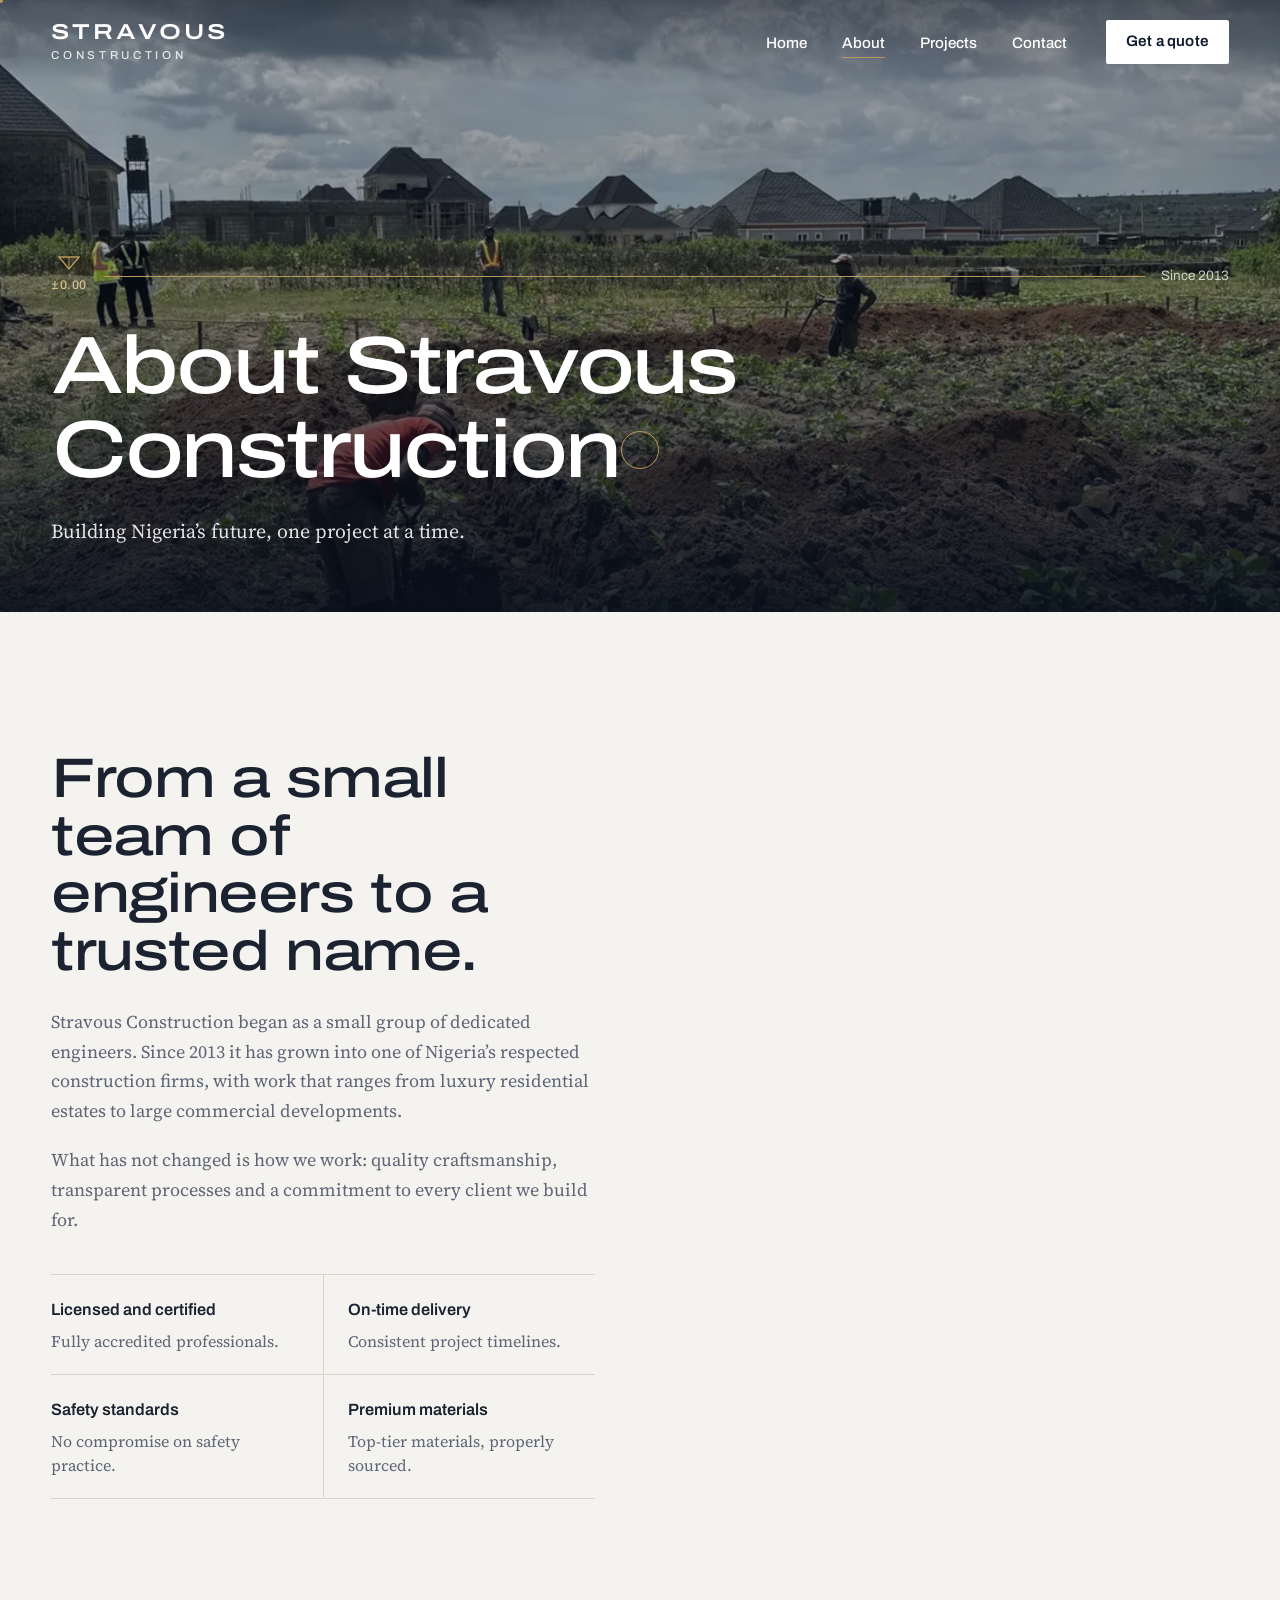
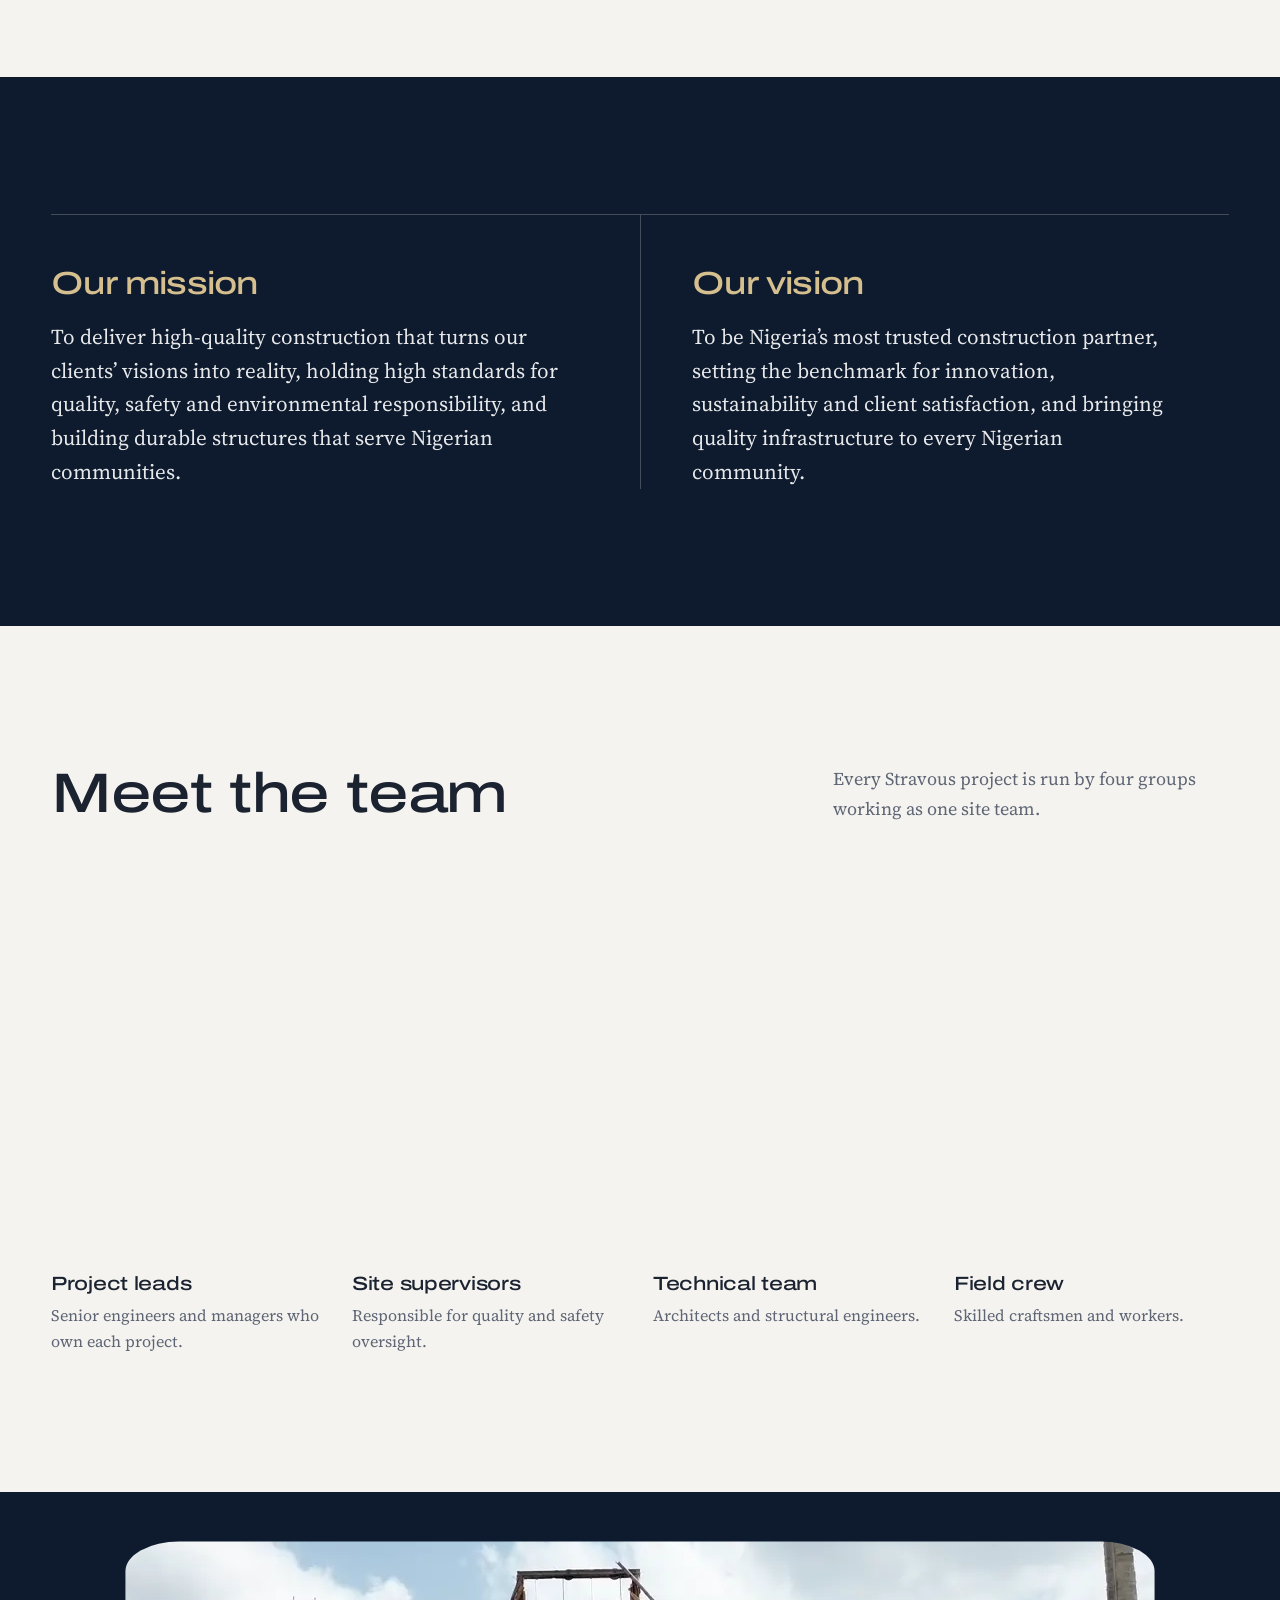
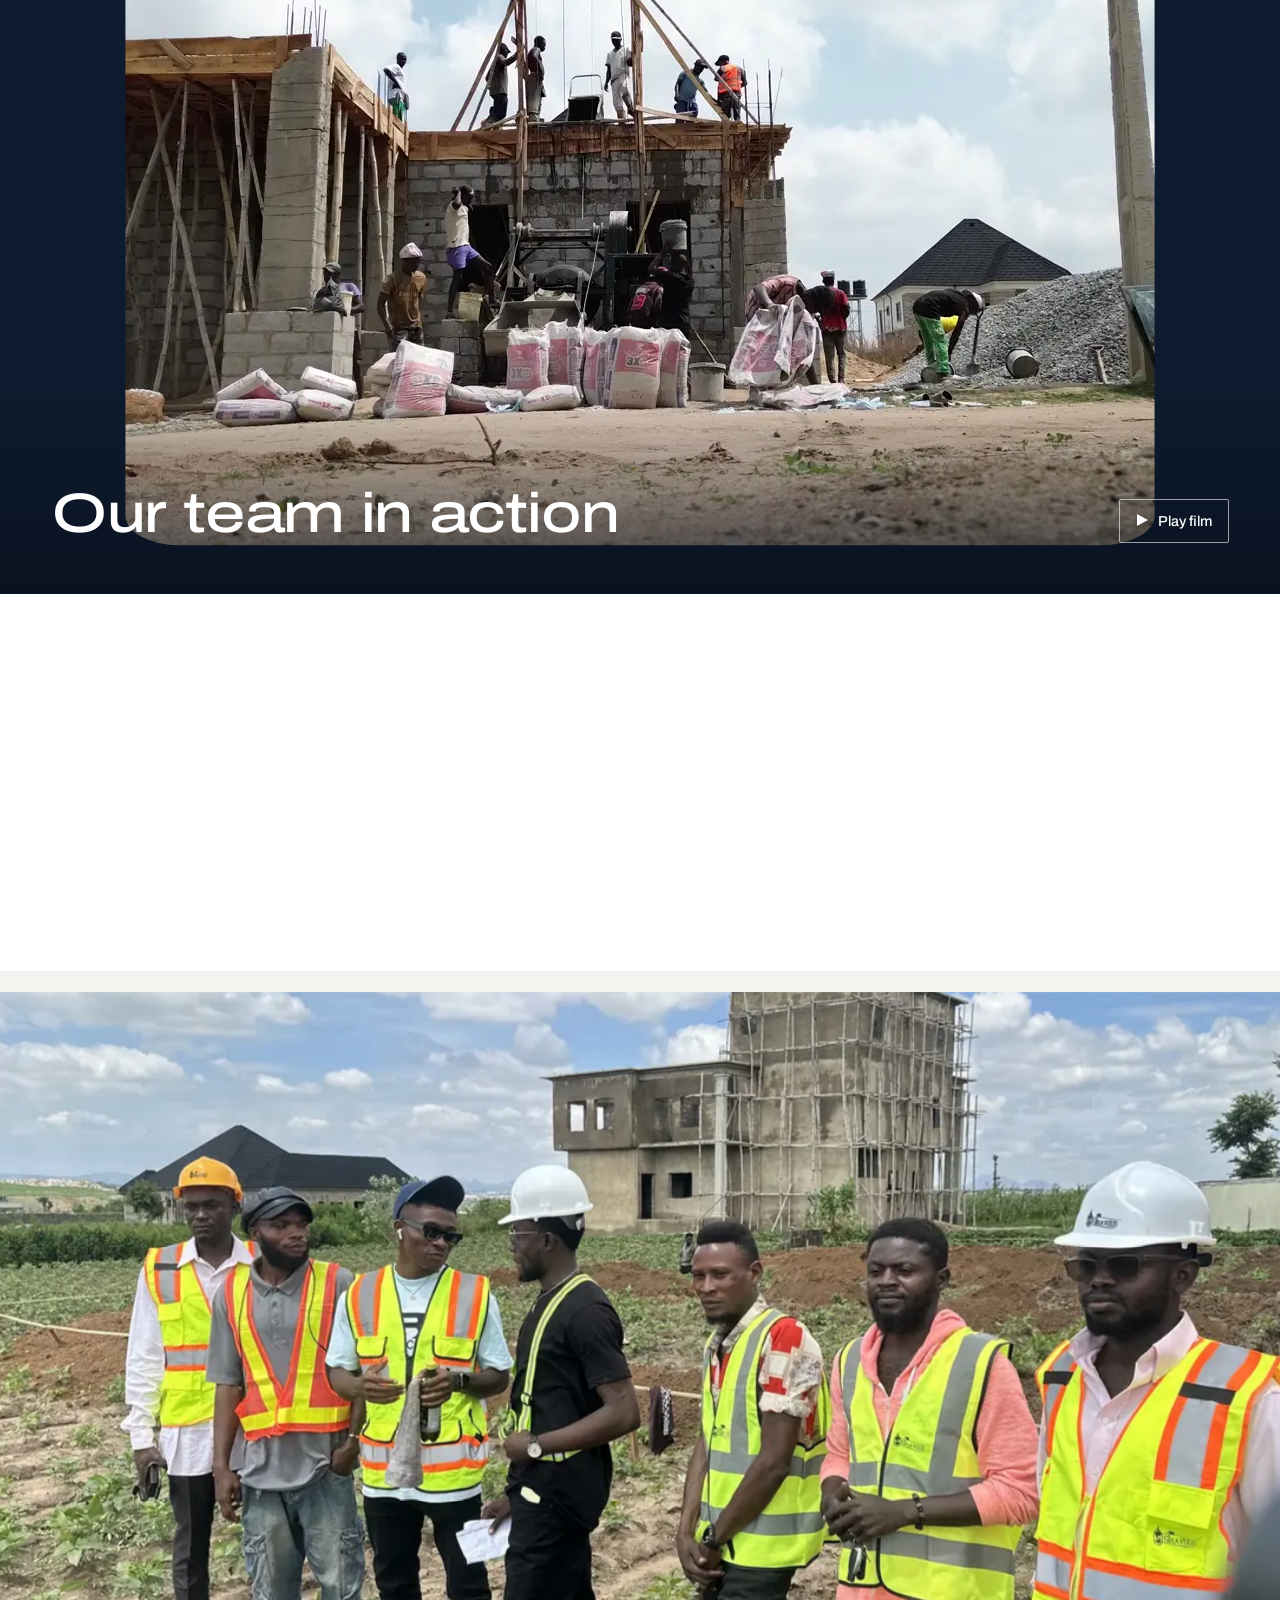
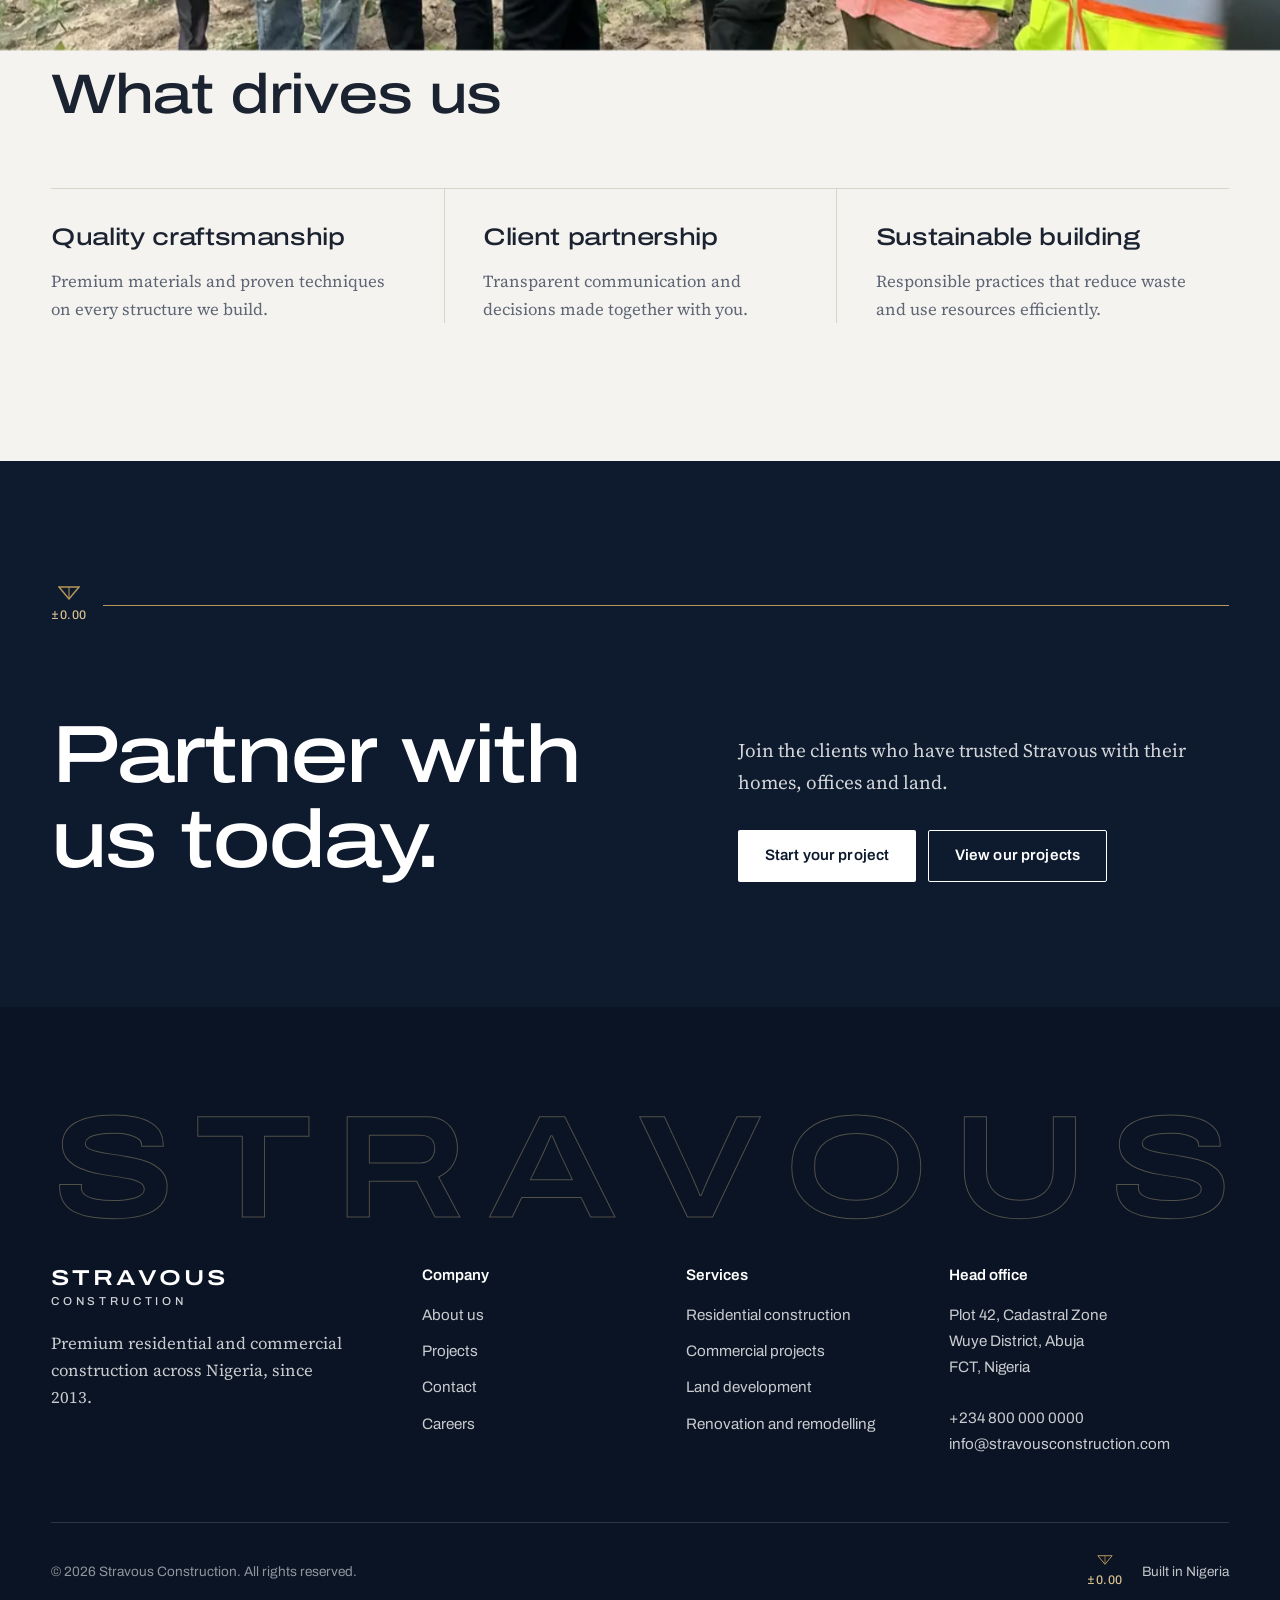
==== commit fce8be27: "Added images and videos" ====
--- a/about.html
+++ b/about.html
@@ -35,7 +35,7 @@
 <main id="main">
 
 <section class="page-head" aria-labelledby="page-title">
-  <div class="page-head__media"><img src="https://stravous-construction.netlify.app/assets/images/IMG_0670.JPG" alt="The Stravous team on site"></div>
+  <div class="page-head__media"><img src="assets/img/img-0670-1280.webp" srcset="assets/img/img-0670-640.webp 640w, assets/img/img-0670-1280.webp 1280w, assets/img/img-0670-1920.webp 1920w" sizes="100vw" width="1920" height="1440" decoding="async" alt="The Stravous team on site" fetchpriority="high"></div>
   <div class="wrap">
     <div class="datum" aria-hidden="true"><span class="datum__mark"><svg viewBox="0 0 22 14" aria-hidden="true"><path d="M1 1h20L11 13z" fill="none" stroke="#B8975A" stroke-width="1.4"/><path d="M11 1v12" stroke="#B8975A" stroke-width="1"/></svg><small>&plusmn;0.00</small></span><span class="datum__line"></span><span class="datum__place">Since 2013</span></div>
     <h1 id="page-title">About Stravous Construction</h1>
@@ -57,8 +57,8 @@
       </dl>
     </div>
     <div class="split__media">
-      <img class="a" src="https://stravous-construction.netlify.app/assets/images/IMG_0677.JPG" alt="Stravous team in discussion" loading="lazy">
-      <img class="b" src="https://stravous-construction.netlify.app/assets/images/IMG_0697.JPG" alt="Project planning on site" loading="lazy">
+      <img class="a" src="assets/img/img-0677-1920.webp" alt="Stravous team in discussion" loading="lazy">
+      <img class="b" src="assets/img/img-0697-1920.webp" alt="Project planning on site" loading="lazy">
     </div>
   </div>
 </section>
@@ -85,18 +85,16 @@
       <p>Every Stravous project is run by four groups working as one site team.</p>
     </div>
     <div class="team">
-      <figure><div class="ph"><img src="https://stravous-construction.netlify.app/assets/images/IMG_0770.JPG" alt="Stravous project lead on site" loading="lazy"></div><h3>Project leads</h3><p>Senior engineers and managers who own each project.</p></figure>
-      <figure><div class="ph"><img src="https://stravous-construction.netlify.app/assets/images/IMG_0740.JPG" alt="Stravous site supervisor" loading="lazy"></div><h3>Site supervisors</h3><p>Responsible for quality and safety oversight.</p></figure>
-      <figure><div class="ph"><img src="https://stravous-construction.netlify.app/assets/images/IMG_0704.JPG" alt="Stravous technical team" loading="lazy"></div><h3>Technical team</h3><p>Architects and structural engineers.</p></figure>
-      <figure><div class="ph"><img src="https://stravous-construction.netlify.app/assets/images/IMG_0717.JPG" alt="Stravous field crew at work" loading="lazy"></div><h3>Field crew</h3><p>Skilled craftsmen and workers.</p></figure>
+      <figure><div class="ph"><img src="assets/img/img-0770-1280.webp" srcset="assets/img/img-0770-640.webp 640w, assets/img/img-0770-1280.webp 1280w, assets/img/img-0770-1920.webp 1920w" sizes="(max-width: 900px) 50vw, 25vw" width="1920" height="1440" decoding="async" alt="Stravous project lead on site" loading="lazy"></div><h3>Project leads</h3><p>Senior engineers and managers who own each project.</p></figure>
+      <figure><div class="ph"><img src="assets/img/img-0740-1280.webp" srcset="assets/img/img-0740-640.webp 640w, assets/img/img-0740-1280.webp 1280w, assets/img/img-0740-1920.webp 1920w" sizes="(max-width: 900px) 50vw, 25vw" width="1920" height="1440" decoding="async" alt="Stravous site supervisor" loading="lazy"></div><h3>Site supervisors</h3><p>Responsible for quality and safety oversight.</p></figure>
+      <figure><div class="ph"><img src="assets/img/img-0704-1280.webp" srcset="assets/img/img-0704-640.webp 640w, assets/img/img-0704-1280.webp 1280w, assets/img/img-0704-1920.webp 1920w" sizes="(max-width: 760px) 100vw, 50vw" width="1920" height="1440" decoding="async" alt="Stravous technical team" loading="lazy"></div><h3>Technical team</h3><p>Architects and structural engineers.</p></figure>
+      <figure><div class="ph"><img src="assets/img/img-0717-1280.webp" srcset="assets/img/img-0717-640.webp 640w, assets/img/img-0717-1280.webp 1280w, assets/img/img-0717-1920.webp 1920w" sizes="(max-width: 900px) 50vw, 25vw" width="1920" height="1440" decoding="async" alt="Stravous field crew at work" loading="lazy"></div><h3>Field crew</h3><p>Skilled craftsmen and workers.</p></figure>
     </div>
   </div>
 </section>
 
 <section class="film" aria-labelledby="film-title">
-  <video id="team-film" autoplay muted loop playsinline preload="metadata" poster="https://stravous-construction.netlify.app/assets/images/IMG_0687.JPG">
-    <source src="https://stravous-construction.netlify.app/assets/videos/DJI_0400.MP4" type="video/mp4">
-  </video>
+  <video id="team-film" autoplay muted loop playsinline preload="none" poster="assets/video/dji-0400-poster.webp" data-src="assets/video/dji-0400"></video>
   <div class="film__caption">
     <div class="wrap">
       <h2 id="film-title">Our team in action</h2>
@@ -108,18 +106,18 @@
 <section class="section--tight section--white" aria-label="Behind the scenes photos">
   <div class="wrap">
     <div class="strip" data-gallery="behind">
-      <button type="button" data-full="https://stravous-construction.netlify.app/assets/images/IMG_0687.JPG"><img src="https://stravous-construction.netlify.app/assets/images/IMG_0687.JPG" alt="The team" loading="lazy"></button>
-      <button type="button" data-full="https://stravous-construction.netlify.app/assets/images/IMG_0677.JPG"><img src="https://stravous-construction.netlify.app/assets/images/IMG_0677.JPG" alt="Team discussion" loading="lazy"></button>
-      <button type="button" data-full="https://stravous-construction.netlify.app/assets/images/IMG_0691.JPG"><img src="https://stravous-construction.netlify.app/assets/images/IMG_0691.JPG" alt="Survey" loading="lazy"></button>
-      <button type="button" data-full="https://stravous-construction.netlify.app/assets/images/IMG_0697.JPG"><img src="https://stravous-construction.netlify.app/assets/images/IMG_0697.JPG" alt="Planning" loading="lazy"></button>
-      <button type="button" data-full="https://stravous-construction.netlify.app/assets/images/IMG_0706.JPG"><img src="https://stravous-construction.netlify.app/assets/images/IMG_0706.JPG" alt="Build" loading="lazy"></button>
-      <button type="button" data-full="https://stravous-construction.netlify.app/assets/images/IMG_0714.JPG"><img src="https://stravous-construction.netlify.app/assets/images/IMG_0714.JPG" alt="Structure" loading="lazy"></button>
+      <button type="button" data-full="assets/img/img-0687-1920.webp"><img src="assets/img/img-0687-1280.webp" srcset="assets/img/img-0687-640.webp 640w, assets/img/img-0687-1280.webp 1280w, assets/img/img-0687-1920.webp 1920w" sizes="(max-width: 760px) 50vw, 25vw" width="1920" height="1440" decoding="async" alt="The team" loading="lazy"></button>
+      <button type="button" data-full="assets/img/img-0677-1920.webp"><img src="assets/img/img-0677-1280.webp" srcset="assets/img/img-0677-640.webp 640w, assets/img/img-0677-1280.webp 1280w, assets/img/img-0677-1920.webp 1920w" sizes="(max-width: 900px) 50vw, 25vw" width="1920" height="1440" decoding="async" alt="Team discussion" loading="lazy"></button>
+      <button type="button" data-full="assets/img/img-0691-1920.webp"><img src="assets/img/img-0691-1280.webp" srcset="assets/img/img-0691-640.webp 640w, assets/img/img-0691-1280.webp 1280w, assets/img/img-0691-1920.webp 1920w" sizes="(max-width: 900px) 50vw, 25vw" width="1920" height="1440" decoding="async" alt="Survey" loading="lazy"></button>
+      <button type="button" data-full="assets/img/img-0697-1920.webp"><img src="assets/img/img-0697-1280.webp" srcset="assets/img/img-0697-640.webp 640w, assets/img/img-0697-1280.webp 1280w, assets/img/img-0697-1920.webp 1920w" sizes="(max-width: 760px) 100vw, 50vw" width="1920" height="1440" decoding="async" alt="Planning" loading="lazy"></button>
+      <button type="button" data-full="assets/img/img-0706-1920.webp"><img src="assets/img/img-0706-1280.webp" srcset="assets/img/img-0706-640.webp 640w, assets/img/img-0706-1280.webp 1280w, assets/img/img-0706-1920.webp 1920w" sizes="(max-width: 760px) 100vw, 50vw" width="1920" height="1440" decoding="async" alt="Build" loading="lazy"></button>
+      <button type="button" data-full="assets/img/img-0714-1920.webp"><img src="assets/img/img-0714-1280.webp" srcset="assets/img/img-0714-640.webp 640w, assets/img/img-0714-1280.webp 1280w, assets/img/img-0714-1920.webp 1920w" sizes="(max-width: 760px) 100vw, 50vw" width="1920" height="1440" decoding="async" alt="Structure" loading="lazy"></button>
     </div>
   </div>
 </section>
 
 <section class="band" aria-hidden="true">
-  <img src="https://stravous-construction.netlify.app/assets/images/IMG_0689.JPG" alt="" loading="lazy">
+  <img src="assets/img/img-0689-1280.webp" srcset="assets/img/img-0689-640.webp 640w, assets/img/img-0689-1280.webp 1280w, assets/img/img-0689-1920.webp 1920w" sizes="100vw" width="1920" height="1440" decoding="async" alt="" loading="lazy">
 </section>
 
 <section class="section" aria-labelledby="values-title">
--- a/assets/css/stravous.css
+++ b/assets/css/stravous.css
@@ -750,3 +750,7 @@
   .marquee__track { transform: none !important; }
   .hero__scroll::after { animation: none; }
 }
+
+/* Projects: three films, the first one wide */
+.films video:first-child:nth-last-child(3) { grid-column: 1 / -1; aspect-ratio: 21 / 9; }
+img { background-color: var(--line); }
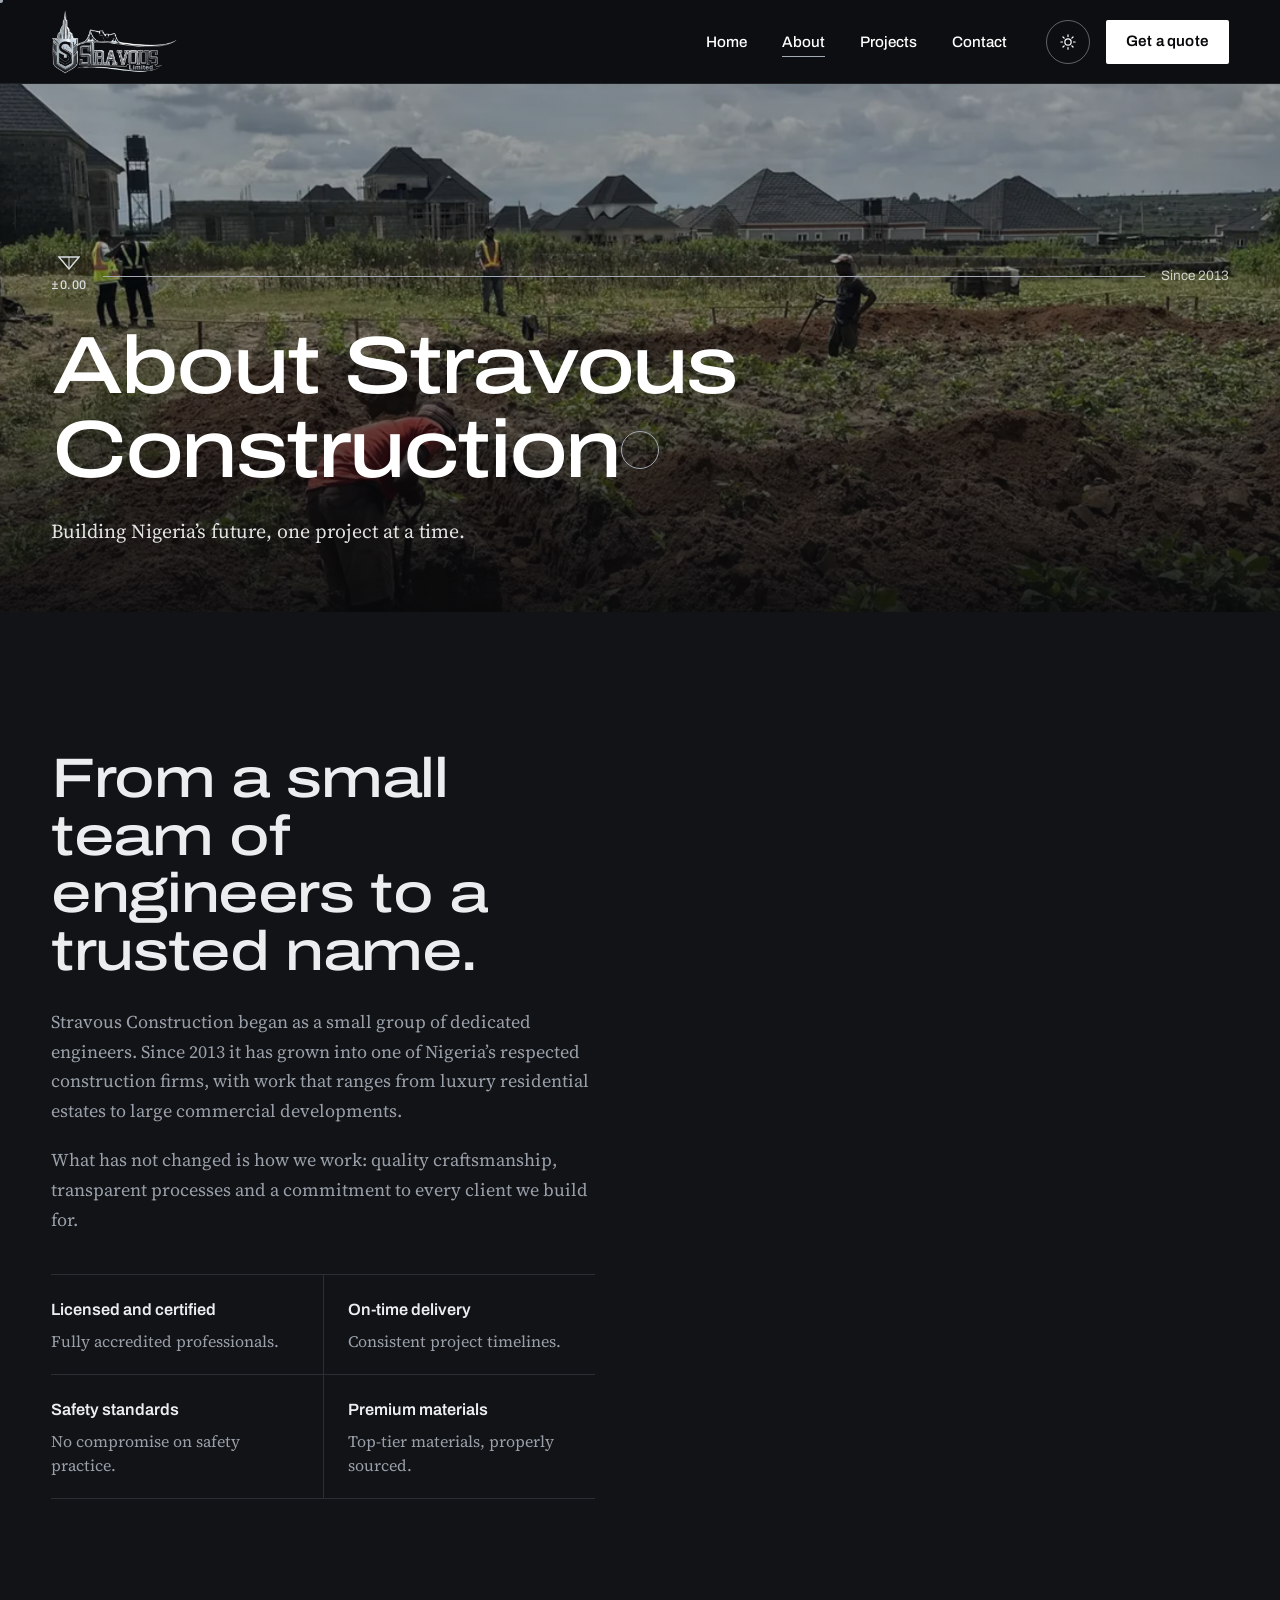
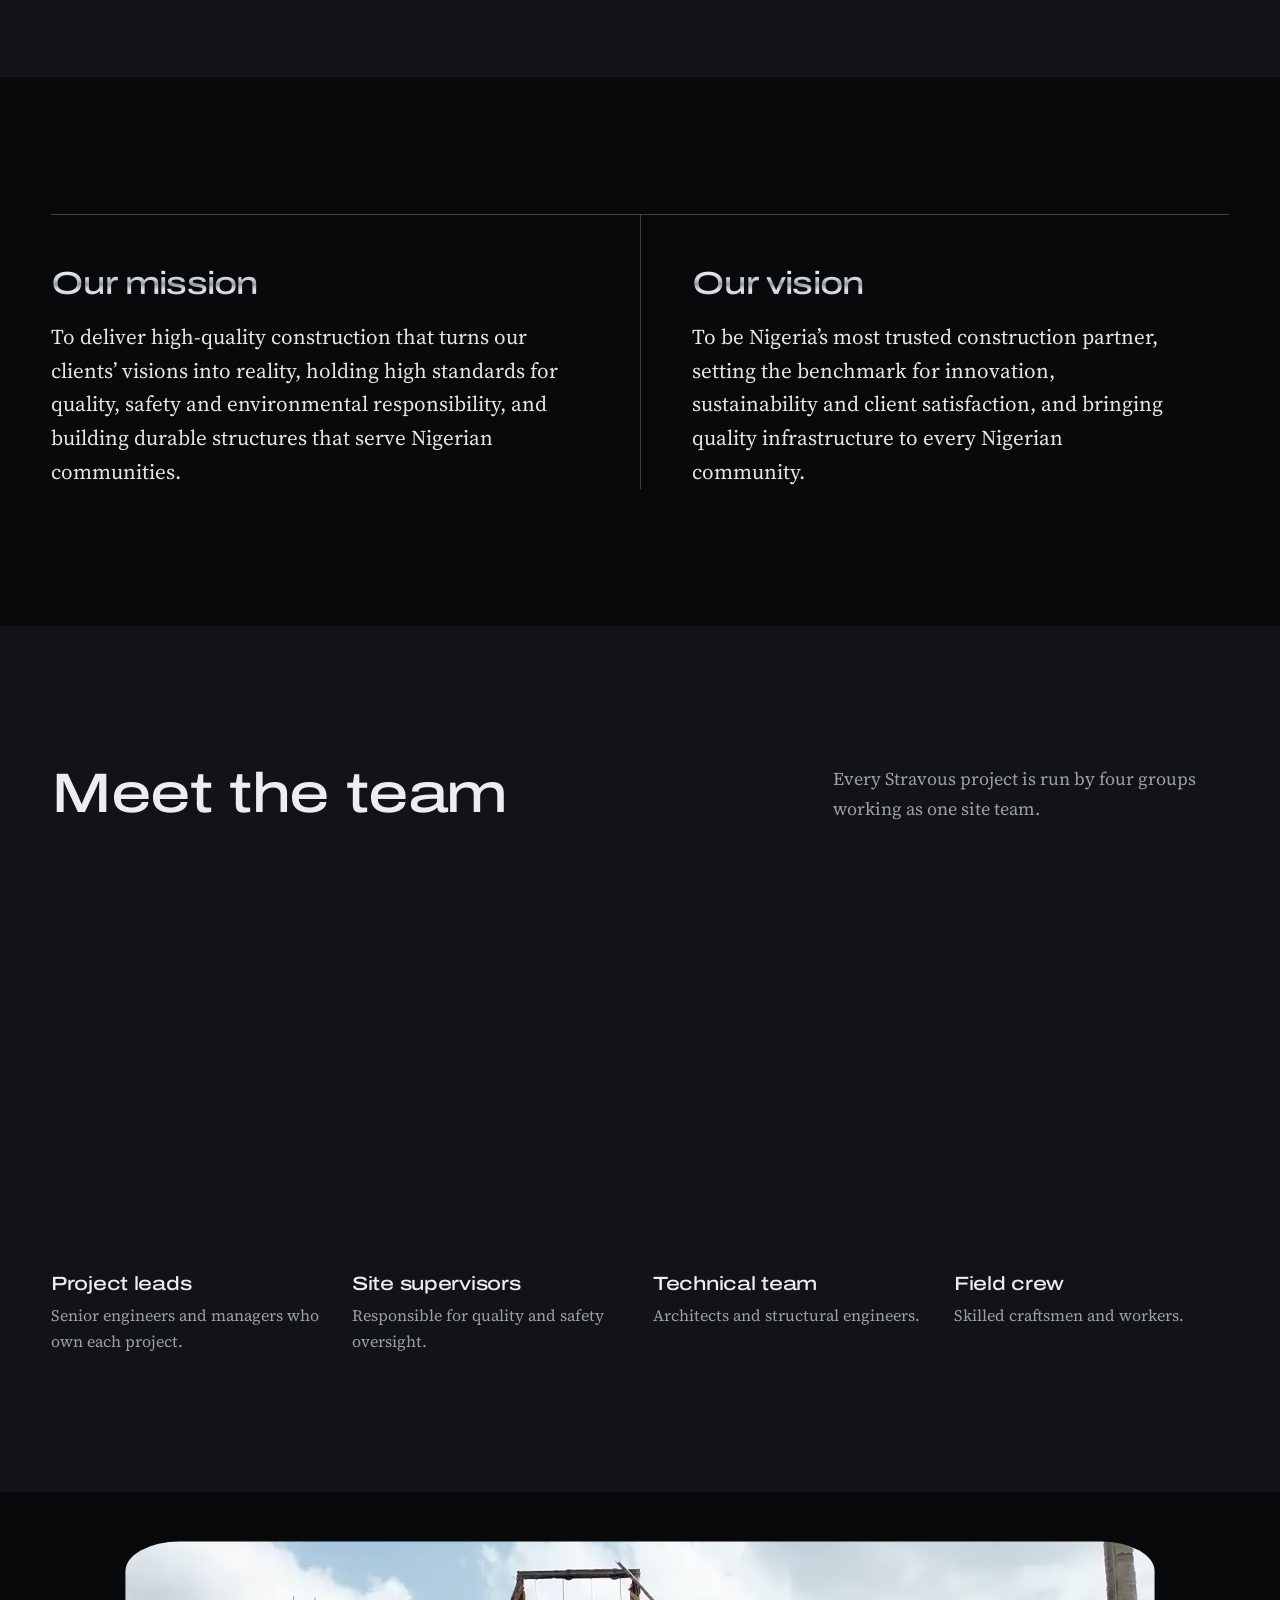
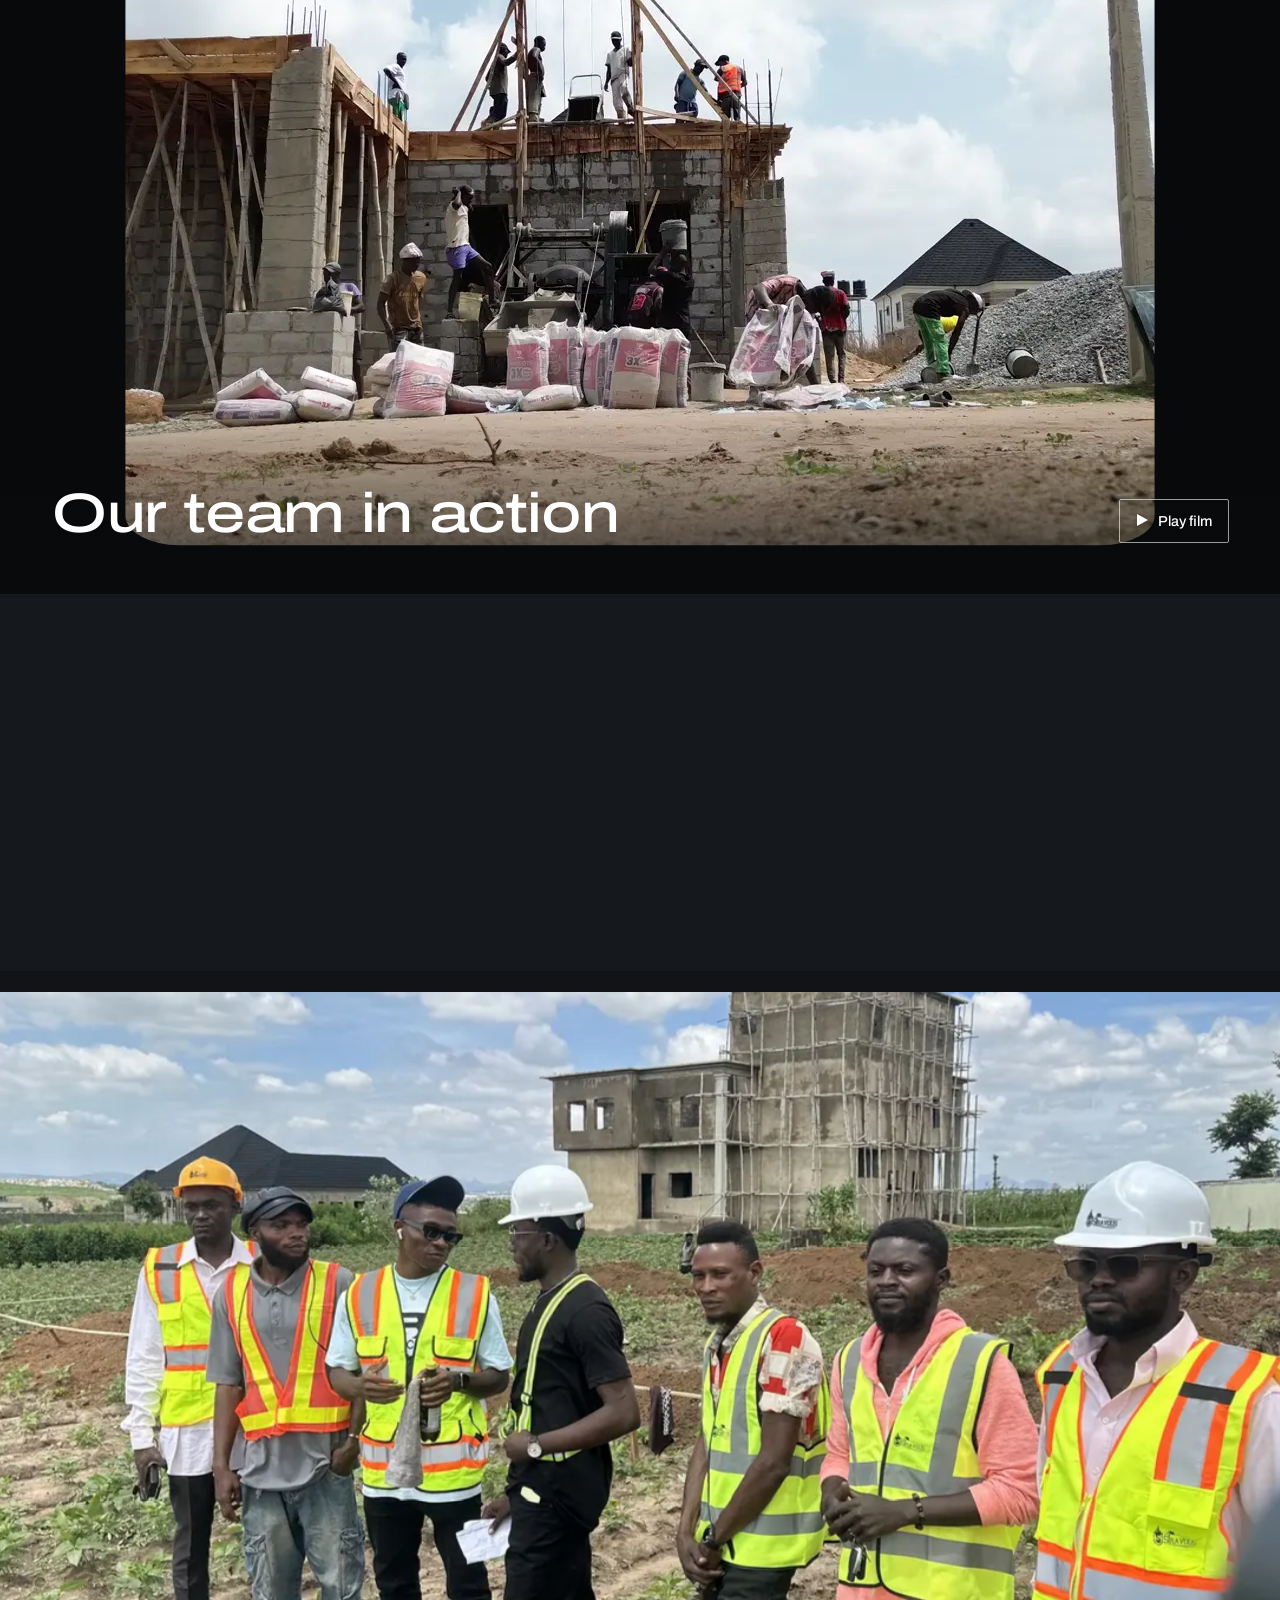
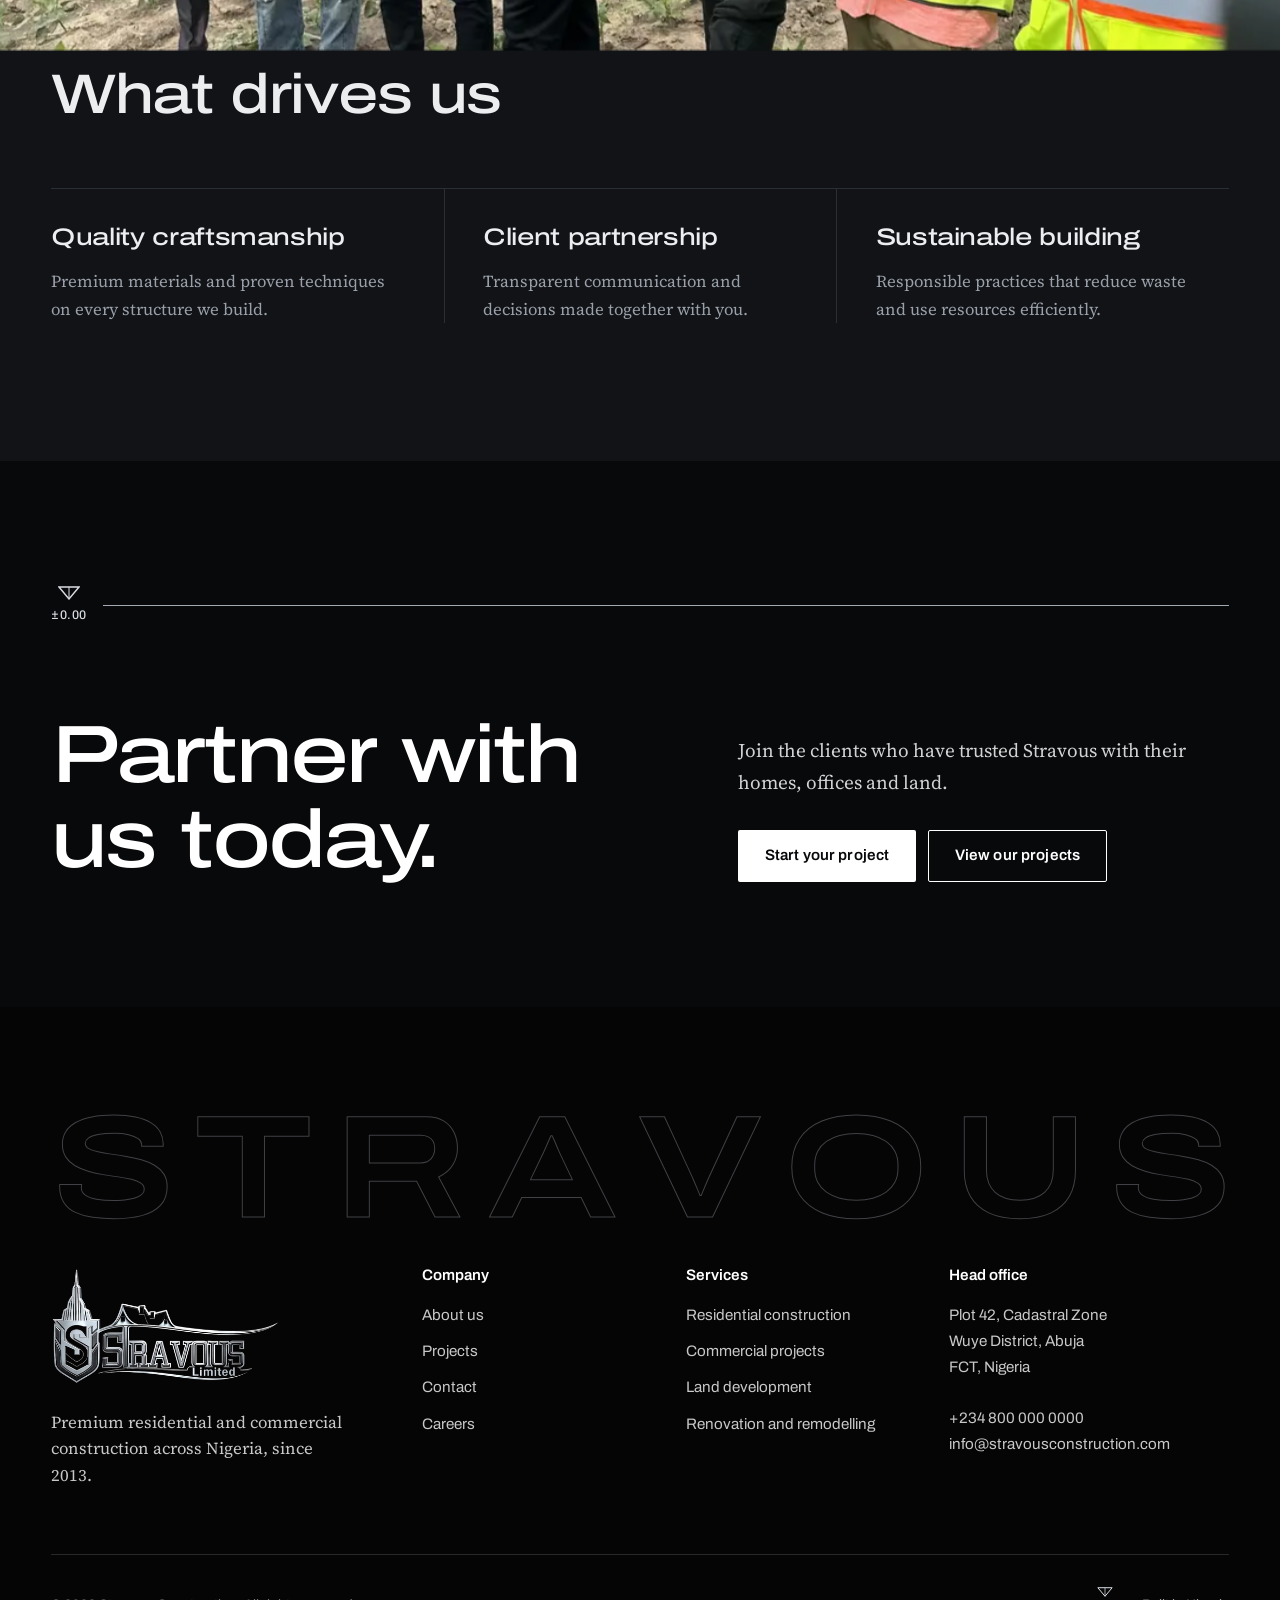
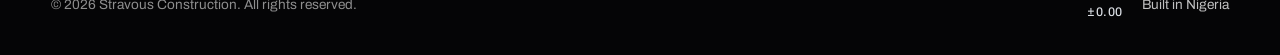
==== commit 571d3e92: "Added logo and dark mode / light mode" ====
--- a/about.html
+++ b/about.html
@@ -1,5 +1,5 @@
 <!DOCTYPE html>
-<html lang="en-NG">
+<html lang="en-NG" data-theme="dark">
 <head>
 <meta charset="utf-8">
 <meta name="viewport" content="width=device-width, initial-scale=1">
@@ -8,18 +8,25 @@
 <meta property="og:title" content="About us | Stravous Construction">
 <meta property="og:description" content="Our story, mission, team and values. Stravous Construction has built across Nigeria since 2013.">
 <meta property="og:type" content="website">
-<meta name="theme-color" content="#0E1B2E">
-<link rel="icon" href="assets/images/favicon.svg" type="image/svg+xml">
+<meta name="theme-color" content="#0C0E11">
+<link rel="icon" href="assets/brand/favicon.ico" sizes="48x48">
+<link rel="icon" href="assets/brand/favicon-32.png" type="image/png" sizes="32x32">
+<link rel="apple-touch-icon" href="assets/brand/apple-touch-icon.png">
+<link rel="manifest" href="assets/brand/site.webmanifest">
+<meta property="og:image" content="assets/brand/logo.png">
 <link rel="preload" href="assets/fonts/archivo-variable.woff2" as="font" type="font/woff2" crossorigin>
+<link rel="preload" href="assets/brand/logo-440.webp" as="image">
 <link rel="stylesheet" href="assets/css/stravous.css">
+<script>(function(d){try{var t=localStorage.getItem('stravous-theme')||'dark';d.setAttribute('data-theme',t);}catch(e){}})(document.documentElement);</script>
 <script>(function(d){d.classList.add('js');try{if(sessionStorage.getItem('stravous-intro')||matchMedia('(prefers-reduced-motion: reduce)').matches)d.classList.add('no-intro');}catch(e){}})(document.documentElement);</script>
 </head>
 <body>
-<div class="intro-curtain" aria-hidden="true"><div class="intro-curtain__inner"><div class="intro-curtain__word"><span style="animation-delay:0ms">S</span><span style="animation-delay:70ms">T</span><span style="animation-delay:140ms">R</span><span style="animation-delay:210ms">A</span><span style="animation-delay:280ms">V</span><span style="animation-delay:350ms">O</span><span style="animation-delay:420ms">U</span><span style="animation-delay:490ms">S</span></div><div class="intro-curtain__rule"></div><div class="intro-curtain__sub">CONSTRUCTION</div></div></div>
+<div class="intro-curtain" aria-hidden="true"><div class="intro-curtain__inner"><div class="intro-curtain__logo"><img src="assets/brand/logo-440.webp" alt="" width="440" height="224"></div><div class="intro-curtain__rule"></div></div></div>
 <a class="skip-link" href="#main">Skip to content</a>
 <header class="site-header">
   <div class="wrap">
-    <a class="wordmark" href="index.html" aria-label="Stravous Construction, home"><b>STRAVOUS</b><span>CONSTRUCTION</span></a>
+    <a class="logo" href="index.html" aria-label="Stravous, home"><img src="assets/brand/logo-440.webp" alt="Stravous Limited" width="440" height="224"></a>
+    <button class="theme-toggle header-toggle" type="button" data-theme-toggle aria-label="Switch to dark mode"><svg class="i-moon" viewBox="0 0 24 24" aria-hidden="true"><path d="M20 14.5A8 8 0 0 1 9.5 4a8 8 0 1 0 10.5 10.5z" fill="none" stroke="currentColor" stroke-width="1.6" stroke-linejoin="round"/></svg><svg class="i-sun" viewBox="0 0 24 24" aria-hidden="true"><circle cx="12" cy="12" r="4.2" fill="none" stroke="currentColor" stroke-width="1.6"/><path d="M12 2.5v2.2M12 19.3v2.2M2.5 12h2.2M19.3 12h2.2M5.3 5.3l1.6 1.6M17.1 17.1l1.6 1.6M5.3 18.7l1.6-1.6M17.1 6.9l1.6-1.6" stroke="currentColor" stroke-width="1.6" stroke-linecap="round"/></svg></button>
     <button class="menu-toggle" type="button" aria-expanded="false" aria-controls="site-nav" aria-label="Open menu"><span></span></button>
     <nav class="nav" id="site-nav" aria-label="Main">
       <ul>
@@ -28,7 +35,10 @@
         <li><a href="projects.html">Projects</a></li>
         <li><a href="contact.html">Contact</a></li>
       </ul>
-      <a class="btn btn--light" href="contact.html">Get a quote</a>
+      <div class="nav__tools">
+        <button class="theme-toggle" type="button" data-theme-toggle aria-label="Switch to dark mode"><svg class="i-moon" viewBox="0 0 24 24" aria-hidden="true"><path d="M20 14.5A8 8 0 0 1 9.5 4a8 8 0 1 0 10.5 10.5z" fill="none" stroke="currentColor" stroke-width="1.6" stroke-linejoin="round"/></svg><svg class="i-sun" viewBox="0 0 24 24" aria-hidden="true"><circle cx="12" cy="12" r="4.2" fill="none" stroke="currentColor" stroke-width="1.6"/><path d="M12 2.5v2.2M12 19.3v2.2M2.5 12h2.2M19.3 12h2.2M5.3 5.3l1.6 1.6M17.1 17.1l1.6 1.6M5.3 18.7l1.6-1.6M17.1 6.9l1.6-1.6" stroke="currentColor" stroke-width="1.6" stroke-linecap="round"/></svg></button>
+        <a class="btn btn--light" href="contact.html">Get a quote</a>
+      </div>
     </nav>
   </div>
 </header>
@@ -37,7 +47,7 @@
 <section class="page-head" aria-labelledby="page-title">
   <div class="page-head__media"><img src="assets/img/img-0670-1280.webp" srcset="assets/img/img-0670-640.webp 640w, assets/img/img-0670-1280.webp 1280w, assets/img/img-0670-1920.webp 1920w" sizes="100vw" width="1920" height="1440" decoding="async" alt="The Stravous team on site" fetchpriority="high"></div>
   <div class="wrap">
-    <div class="datum" aria-hidden="true"><span class="datum__mark"><svg viewBox="0 0 22 14" aria-hidden="true"><path d="M1 1h20L11 13z" fill="none" stroke="#B8975A" stroke-width="1.4"/><path d="M11 1v12" stroke="#B8975A" stroke-width="1"/></svg><small>&plusmn;0.00</small></span><span class="datum__line"></span><span class="datum__place">Since 2013</span></div>
+    <div class="datum" aria-hidden="true"><span class="datum__mark"><svg viewBox="0 0 22 14" aria-hidden="true"><path d="M1 1h20L11 13z" fill="none" stroke="currentColor" stroke-width="1.4"/><path d="M11 1v12" stroke="currentColor" stroke-width="1"/></svg><small>&plusmn;0.00</small></span><span class="datum__line"></span><span class="datum__place">Since 2013</span></div>
     <h1 id="page-title">About Stravous Construction</h1>
     <p>Building Nigeria’s future, one project at a time.</p>
   </div>
@@ -135,7 +145,7 @@
 
 <section class="cta" aria-labelledby="cta-title">
   <div class="wrap">
-    <div class="datum" aria-hidden="true"><span class="datum__mark"><svg viewBox="0 0 22 14" aria-hidden="true"><path d="M1 1h20L11 13z" fill="none" stroke="#B8975A" stroke-width="1.4"/><path d="M11 1v12" stroke="#B8975A" stroke-width="1"/></svg><small>&plusmn;0.00</small></span><span class="datum__line"></span></div>
+    <div class="datum" aria-hidden="true"><span class="datum__mark"><svg viewBox="0 0 22 14" aria-hidden="true"><path d="M1 1h20L11 13z" fill="none" stroke="currentColor" stroke-width="1.4"/><path d="M11 1v12" stroke="currentColor" stroke-width="1"/></svg><small>&plusmn;0.00</small></span><span class="datum__line"></span></div>
     <h2 id="cta-title">Partner with us today.</h2>
     <div>
       <p>Join the clients who have trusted Stravous with their homes, offices and land.</p>
@@ -153,7 +163,7 @@
     <div class="footer-mark" aria-hidden="true"><span style="--i:0">S</span><span style="--i:1">T</span><span style="--i:2">R</span><span style="--i:3">A</span><span style="--i:4">V</span><span style="--i:5">O</span><span style="--i:6">U</span><span style="--i:7">S</span></div>
     <div class="footer-top">
       <div>
-        <a class="wordmark" href="index.html" aria-label="Stravous Construction, home"><b>STRAVOUS</b><span>CONSTRUCTION</span></a>
+        <a class="logo" href="index.html" aria-label="Stravous, home"><img src="assets/brand/logo-440.webp" alt="Stravous Limited" width="440" height="224"></a>
         <p class="footer-about">Premium residential and commercial construction across Nigeria, since 2013.</p>
       </div>
       <div>
@@ -185,7 +195,7 @@
     </div>
     <div class="footer-bottom">
       <span>&copy; <span data-year>2026</span> Stravous Construction. All rights reserved.</span>
-      <div class="datum" aria-hidden="true"><span class="datum__mark"><svg viewBox="0 0 22 14" aria-hidden="true"><path d="M1 1h20L11 13z" fill="none" stroke="#B8975A" stroke-width="1.4"/><path d="M11 1v12" stroke="#B8975A" stroke-width="1"/></svg><small>&plusmn;0.00</small></span><span class="datum__line"></span><span class="datum__place">Built in Nigeria</span></div>
+      <div class="datum" aria-hidden="true"><span class="datum__mark"><svg viewBox="0 0 22 14" aria-hidden="true"><path d="M1 1h20L11 13z" fill="none" stroke="currentColor" stroke-width="1.4"/><path d="M11 1v12" stroke="currentColor" stroke-width="1"/></svg><small>&plusmn;0.00</small></span><span class="datum__line"></span><span class="datum__place">Built in Nigeria</span></div>
     </div>
   </div>
 </footer>
--- a/assets/css/stravous.css
+++ b/assets/css/stravous.css
@@ -18,16 +18,23 @@
 }
 
 :root {
-  --navy: #0E1B2E;
-  --navy-2: #15263F;
-  --navy-3: #1F3555;
-  --paper: #F4F3EF;
-  --paper-2: #E9E7E1;
-  --line: #D8D4CA;
-  --brass: #B8975A;
-  --brass-light: #D6BF8F;
-  --ink: #1B2230;
-  --muted: #5E6574;
+  /* Brand: graphite and polished silver, taken from the Stravous chrome logo */
+  --night: #0C0E11;
+  --night-2: #15181D;
+  --night-3: #242930;
+  --night-deep: #070809;
+  --paper: #F4F4F2;
+  --paper-2: #E8E8E5;
+  --surface: #FFFFFF;
+  --line: #D5D6D3;
+  --accent: #8E959F;
+  --accent-light: #D9DDE2;
+  --ink: #15171A;
+  --muted: #5B616A;
+  --solid-bg: #0C0E11;
+  --solid-fg: #FFFFFF;
+  --hover-tint: rgba(21,23,26,.06);
+  --chrome: linear-gradient(180deg, #FAFBFC 0%, #C9CED4 38%, #8F969F 52%, #E4E7EA 70%, #A9B0B8 100%);
   --white: #FFFFFF;
 
   --sans: "Archivo", "Helvetica Neue", Arial, sans-serif;
@@ -46,6 +53,30 @@
   --gutter: clamp(1.25rem, 4vw, 3.5rem);
   --section: clamp(5rem, 3rem + 7vw, 10rem);
   --header-h: 84px;
+}
+
+/* Dark theme: the paper sections turn graphite, the bands go deeper */
+[data-theme="dark"] {
+  --night: #08090B;
+  --night-2: #121418;
+  --night-3: #1E2228;
+  --night-deep: #050506;
+  --paper: #111317;
+  --paper-2: #181B20;
+  --surface: #15181C;
+  --line: #2A2F36;
+  --accent: #A3AAB3;
+  --ink: #ECEDEF;
+  --muted: #9AA0A9;
+  --solid-bg: #ECEDEF;
+  --solid-fg: #0C0E11;
+  --hover-tint: rgba(255,255,255,.07);
+  color-scheme: dark;
+}
+html { transition: none; }
+html.theme-fade body, html.theme-fade .section, html.theme-fade .marquee, html.theme-fade .field input,
+html.theme-fade .field select, html.theme-fade .field textarea {
+  transition: background-color .45s ease, color .45s ease, border-color .45s ease;
 }
 
 *, *::before, *::after { box-sizing: border-box; }
@@ -84,11 +115,11 @@
 h2 { font-size: var(--t-xl); }
 h3 { font-size: var(--t-md); letter-spacing: -0.015em; line-height: 1.15; }
 
-:focus-visible { outline: 2px solid var(--brass); outline-offset: 3px; }
+:focus-visible { outline: 2px solid var(--accent); outline-offset: 3px; }
 
 .skip-link {
   position: absolute; left: 1rem; top: -4rem; z-index: 200;
-  background: var(--white); color: var(--navy);
+  background: var(--white); color: var(--night);
   padding: .7rem 1rem; font-family: var(--sans); font-weight: 600; text-decoration: none;
 }
 .skip-link:focus { top: 1rem; }
@@ -110,19 +141,19 @@
   transition: background-color .2s ease, color .2s ease, border-color .2s ease;
   cursor: pointer;
 }
-.btn--solid { background: var(--navy); color: var(--white); }
-.btn--solid:hover { background: var(--navy-3); }
-.btn--light { background: var(--white); color: var(--navy); }
+.btn--solid { background: var(--solid-bg); color: var(--solid-fg); }
+.btn--solid:hover { background: var(--night-3); }
+.btn--light { background: var(--white); color: var(--night); }
 .btn--light:hover { background: var(--paper-2); }
 .btn--line { border-color: currentColor; color: inherit; background: transparent; }
 .btn--line:hover { background: rgba(255,255,255,.1); }
-.on-light .btn--line:hover { background: rgba(14,27,46,.06); }
+.on-light .btn--line:hover { background: var(--hover-tint); }
 .btn-row { display: flex; flex-wrap: wrap; gap: .75rem; }
 
 .text-link {
   font-family: var(--sans); font-weight: 600; font-size: .95rem;
   text-decoration: none; padding-bottom: 3px;
-  background: linear-gradient(var(--brass), var(--brass)) 0 100% / 100% 1px no-repeat;
+  background: linear-gradient(var(--accent), var(--accent)) 0 100% / 100% 1px no-repeat;
   transition: background-size .25s ease;
 }
 .text-link:hover { background-size: 100% 2px; }
@@ -136,10 +167,10 @@
 }
 .site-header::after {
   content: ""; position: absolute; inset: 0; z-index: -1;
-  background: linear-gradient(rgba(8,16,29,.55), rgba(8,16,29,0));
+  background: linear-gradient(rgba(9,10,12,.55), rgba(9,10,12,0));
   transition: opacity .3s ease;
 }
-.site-header.is-solid { background: var(--navy); height: 72px; }
+.site-header.is-solid { background: var(--night); height: 72px; }
 .site-header.is-solid::after { opacity: 0; }
 .site-header .wrap { height: 100%; display: flex; align-items: center; justify-content: space-between; gap: 2rem; }
 
@@ -157,7 +188,7 @@
 .nav ul { display: flex; gap: 2.2rem; list-style: none; margin: 0; padding: 0; }
 .nav a:not(.btn) {
   text-decoration: none; font-size: .95rem; font-weight: 500; padding: .4rem 0;
-  background: linear-gradient(var(--brass), var(--brass)) 0 100% / 0 1px no-repeat;
+  background: linear-gradient(var(--accent), var(--accent)) 0 100% / 0 1px no-repeat;
   transition: background-size .25s ease;
 }
 .nav a:not(.btn):hover, .nav a[aria-current="page"] { background-size: 100% 1px; }
@@ -182,7 +213,7 @@
 @media (max-width: 900px) {
   .menu-toggle { display: block; z-index: 2; }
   .nav {
-    position: fixed; inset: 0; background: var(--navy);
+    position: fixed; inset: 0; background: var(--night);
     flex-direction: column; align-items: flex-start; justify-content: center;
     padding: 6rem var(--gutter) 3rem; gap: 2.5rem;
     opacity: 0; visibility: hidden; transition: opacity .25s ease, visibility .25s;
@@ -199,14 +230,14 @@
 /* ---------- Hero (home) ---------- */
 .hero {
   position: relative; min-height: 100svh; color: var(--white);
-  display: flex; align-items: flex-end; overflow: hidden; background: var(--navy);
+  display: flex; align-items: flex-end; overflow: hidden; background: var(--night);
 }
 .hero__media { position: absolute; inset: 0; }
 .hero__media video, .hero__media img { width: 100%; height: 100%; object-fit: cover; }
 .hero__media::after {
   content: ""; position: absolute; inset: 0;
   background:
-    linear-gradient(to top, rgba(8,16,29,.88) 0%, rgba(8,16,29,.45) 45%, rgba(8,16,29,.2) 100%);
+    linear-gradient(to top, rgba(9,10,12,.88) 0%, rgba(9,10,12,.45) 45%, rgba(9,10,12,.2) 100%);
 }
 .hero__inner { position: relative; width: 100%; padding-top: 9rem; padding-bottom: clamp(2.5rem, 5vw, 4.5rem); }
 .hero h1 { font-size: var(--t-hero); font-weight: 500; line-height: .98; letter-spacing: -0.035em; }
@@ -216,8 +247,8 @@
 .datum { display: flex; align-items: center; gap: 1rem; margin: clamp(2rem, 4vw, 3.25rem) 0 clamp(1.5rem, 3vw, 2.25rem); }
 .datum__mark { display: flex; flex-direction: column; align-items: center; flex: none; }
 .datum__mark svg { width: 22px; height: 14px; }
-.datum__mark small { font-family: var(--sans); font-size: .78rem; font-weight: 500; letter-spacing: .04em; margin-top: .3rem; color: var(--brass-light); font-variant-numeric: tabular-nums; }
-.datum__line { flex: 1; height: 1px; background: var(--brass); transform-origin: left center; }
+.datum__mark small { font-family: var(--sans); font-size: .78rem; font-weight: 500; letter-spacing: .04em; margin-top: .3rem; color: var(--accent-light); font-variant-numeric: tabular-nums; }
+.datum__line { flex: 1; height: 1px; background: var(--accent); transform-origin: left center; }
 .datum__place { font-family: var(--sans); font-size: .85rem; color: rgba(255,255,255,.75); flex: none; }
 
 .hero__foot { display: grid; grid-template-columns: minmax(0, 1fr) auto; gap: 2rem 3rem; align-items: end; }
@@ -244,14 +275,14 @@
 
 /* ---------- Page head (inner pages) ---------- */
 .page-head {
-  position: relative; color: var(--white); background: var(--navy);
+  position: relative; color: var(--white); background: var(--night);
   min-height: clamp(460px, 68vh, 720px); display: flex; align-items: flex-end; overflow: hidden;
 }
 .page-head__media { position: absolute; inset: 0; }
 .page-head__media img { width: 100%; height: 100%; object-fit: cover; }
 .page-head__media::after {
   content: ""; position: absolute; inset: 0;
-  background: linear-gradient(to top, rgba(8,16,29,.9), rgba(8,16,29,.35) 60%, rgba(8,16,29,.25));
+  background: linear-gradient(to top, rgba(9,10,12,.9), rgba(9,10,12,.35) 60%, rgba(9,10,12,.25));
 }
 .page-head .wrap { position: relative; padding-top: 9rem; padding-bottom: clamp(2.5rem, 5vw, 4rem); }
 .page-head h1 { font-size: var(--t-2xl); max-width: 16ch; letter-spacing: -0.035em; }
@@ -261,8 +292,8 @@
 /* ---------- Sections ---------- */
 .section { padding: var(--section) 0; }
 .section--tight { padding: calc(var(--section) * .6) 0; }
-.section--white { background: var(--white); }
-.section--green { background: var(--navy); color: var(--white); }
+.section--white { background: var(--surface); }
+.section--green { background: var(--night); color: var(--white); }
 .section--green p { color: rgba(255,255,255,.82); }
 
 .section-head { display: flex; justify-content: space-between; align-items: flex-end; gap: 2rem; margin-bottom: clamp(2.5rem, 5vw, 4.5rem); flex-wrap: wrap; }
@@ -298,7 +329,7 @@
   position: absolute; right: 0; bottom: 0; width: 46%; aspect-ratio: 1; object-fit: cover;
   background: var(--line); border: 10px solid var(--paper);
 }
-.section--white .split__media .b { border-color: var(--white); }
+.section--white .split__media .b { border-color: var(--surface); }
 .split h2 { margin-bottom: 1.6rem; max-width: 15ch; }
 .split__text > p { color: var(--muted); }
 @media (max-width: 900px) { .split { grid-template-columns: 1fr; } }
@@ -320,7 +351,7 @@
   content: counter(step, decimal-leading-zero);
   display: block; font-family: var(--sans); font-stretch: 125%; font-variation-settings: "wdth" 125;
   font-size: 3.4rem; font-weight: 400; letter-spacing: -0.04em; line-height: 1;
-  color: var(--brass-light); margin-bottom: 1.4rem;
+  color: var(--accent-light); margin-bottom: 1.4rem;
 }
 .process li::after {
   content: ""; position: absolute; top: 4.6rem; left: 0; right: 0; height: 1px; background: rgba(255,255,255,.22);
@@ -333,11 +364,11 @@
 @media (max-width: 560px) { .process { grid-template-columns: 1fr; } }
 
 /* Film band */
-.film { position: relative; background: var(--navy); color: var(--white); }
+.film { position: relative; background: var(--night); color: var(--white); }
 .film video { width: 100%; height: clamp(420px, 78vh, 860px); object-fit: cover; }
 .film__caption {
   position: absolute; left: 0; right: 0; bottom: 0;
-  background: linear-gradient(to top, rgba(8,16,29,.8), rgba(8,16,29,0));
+  background: linear-gradient(to top, rgba(9,10,12,.8), rgba(9,10,12,0));
   padding: 6rem 0 clamp(2rem, 4vw, 3.5rem);
 }
 .film__caption .wrap { display: flex; justify-content: space-between; align-items: flex-end; gap: 2rem; }
@@ -375,7 +406,7 @@
 }
 
 /* Call to action band */
-.cta { background: var(--navy); color: var(--white); padding: clamp(5rem, 3rem + 6vw, 9rem) 0; position: relative; overflow: hidden; }
+.cta { background: var(--night); color: var(--white); padding: clamp(5rem, 3rem + 6vw, 9rem) 0; position: relative; overflow: hidden; }
 .cta .wrap { display: grid; grid-template-columns: 1.3fr 1fr; gap: 3rem; align-items: end; }
 .cta h2 { font-size: var(--t-2xl); max-width: 12ch; letter-spacing: -0.035em; }
 .cta p { color: rgba(255,255,255,.82); font-size: 1.2rem; margin-bottom: 2rem; }
@@ -386,7 +417,7 @@
 .mv { display: grid; grid-template-columns: 1fr 1fr; gap: 0; border-top: 1px solid rgba(255,255,255,.22); }
 .mv article { padding: clamp(2rem, 4vw, 3.5rem) clamp(1.5rem, 4vw, 3.5rem) 0 0; }
 .mv article + article { padding-left: clamp(1.5rem, 4vw, 3.5rem); border-left: 1px solid rgba(255,255,255,.22); }
-.mv h2 { font-size: var(--t-lg); margin-bottom: 1.25rem; color: var(--brass-light); }
+.mv h2 { font-size: var(--t-lg); margin-bottom: 1.25rem; color: var(--accent-light); }
 .mv p { font-size: clamp(1.1rem, 1rem + .4vw, 1.35rem); line-height: 1.6; color: rgba(255,255,255,.9); }
 @media (max-width: 760px) {
   .mv { grid-template-columns: 1fr; }
@@ -431,7 +462,7 @@
 }
 
 .films { display: grid; grid-template-columns: 1fr 1fr; gap: clamp(1rem, 2vw, 1.75rem); }
-.films video { width: 100%; aspect-ratio: 16 / 9; object-fit: cover; background: #08101D; }
+.films video { width: 100%; aspect-ratio: 16 / 9; object-fit: cover; background: #08090B; }
 @media (max-width: 760px) { .films { grid-template-columns: 1fr; } }
 
 .section--green .section-head p { color: rgba(255,255,255,.75); }
@@ -448,33 +479,33 @@
 .field label { font-size: .9rem; font-weight: 600; }
 .field input, .field select, .field textarea {
   width: 100%; font-size: 1.05rem; color: var(--ink);
-  background: var(--white); border: 1px solid var(--line); border-radius: 2px;
+  background: var(--surface); border: 1px solid var(--line); border-radius: 2px;
   padding: .9rem 1rem; min-height: 52px;
   transition: border-color .2s ease, box-shadow .2s ease;
 }
 .field textarea { min-height: 160px; resize: vertical; line-height: 1.5; font-family: var(--serif); }
 .field select {
   appearance: none; -webkit-appearance: none; padding-right: 2.6rem; cursor: pointer;
-  background-image: url("data:image/svg+xml,%3Csvg xmlns='http://www.w3.org/2000/svg' width='12' height='8' viewBox='0 0 12 8'%3E%3Cpath d='M1 1l5 5 5-5' fill='none' stroke='%230E1B2E' stroke-width='1.5'/%3E%3C/svg%3E");
+  background-image: url("data:image/svg+xml,%3Csvg xmlns='http://www.w3.org/2000/svg' width='12' height='8' viewBox='0 0 12 8'%3E%3Cpath d='M1 1l5 5 5-5' fill='none' stroke='%238E959F' stroke-width='1.5'/%3E%3C/svg%3E");
   background-repeat: no-repeat; background-position: right 1rem center;
 }
 .field input:focus, .field select:focus, .field textarea:focus {
-  outline: none; border-color: var(--navy); box-shadow: 0 0 0 3px rgba(184,151,90,.35);
+  outline: none; border-color: var(--ink); box-shadow: 0 0 0 3px rgba(142,149,159,.35);
 }
 .field .err { display: none; font-size: .85rem; color: #9B2C1F; }
 .field.invalid input, .field.invalid select, .field.invalid textarea { border-color: #9B2C1F; }
 .field.invalid .err { display: block; }
 .form__foot { display: flex; align-items: center; gap: 1.5rem; flex-wrap: wrap; }
 .form__note { font-family: var(--sans); font-size: .9rem; color: var(--muted); }
-.form-status { grid-column: 1 / -1; font-family: var(--sans); padding: 1.1rem 1.25rem; border-left: 3px solid var(--brass); background: var(--white); display: none; }
+.form-status { grid-column: 1 / -1; font-family: var(--sans); padding: 1.1rem 1.25rem; border-left: 3px solid var(--accent); background: var(--surface); display: none; }
 .form-status.show { display: block; }
 .hidden-field { position: absolute; left: -9999px; }
 
-.details { background: var(--navy); color: var(--white); padding: clamp(2rem, 4vw, 3rem); }
-.details h3 { font-size: 1.15rem; margin-bottom: .75rem; color: var(--brass-light); }
+.details { background: var(--night); color: var(--white); padding: clamp(2rem, 4vw, 3rem); }
+.details h3 { font-size: 1.15rem; margin-bottom: .75rem; color: var(--accent-light); }
 .details section + section { margin-top: 2.2rem; padding-top: 2.2rem; border-top: 1px solid rgba(255,255,255,.2); }
 .details p, .details li { font-size: 1.05rem; color: rgba(255,255,255,.9); }
-.details a { text-decoration: none; background: linear-gradient(var(--brass), var(--brass)) 0 100% / 100% 1px no-repeat; }
+.details a { text-decoration: none; background: linear-gradient(var(--accent), var(--accent)) 0 100% / 100% 1px no-repeat; }
 .details ul { list-style: none; margin: 0; padding: 0; }
 .details li { display: flex; justify-content: space-between; gap: 1rem; padding: .35rem 0; font-family: var(--sans); font-size: .98rem; }
 .details li span:first-child { color: rgba(255,255,255,.7); }
@@ -488,9 +519,9 @@
 /* ---------- Lightbox ---------- */
 .lightbox {
   border: 0; padding: 0; max-width: 100vw; max-height: 100vh; width: 100vw; height: 100vh;
-  background: rgba(8,16,29,.96); color: var(--white);
-}
-.lightbox::backdrop { background: rgba(8,16,29,.96); }
+  background: rgba(9,10,12,.96); color: var(--white);
+}
+.lightbox::backdrop { background: rgba(9,10,12,.96); }
 .lightbox[open] { display: flex; align-items: center; justify-content: center; }
 .lightbox img { max-width: min(92vw, 1600px); max-height: 82vh; object-fit: contain; }
 .lightbox button {
@@ -507,14 +538,14 @@
 }
 
 /* ---------- Footer ---------- */
-.site-footer { background: #0A1424; color: rgba(255,255,255,.78); padding: clamp(4rem, 7vw, 6.5rem) 0 2rem; font-size: .95rem; }
+.site-footer { background: var(--night-deep); color: rgba(255,255,255,.78); padding: clamp(4rem, 7vw, 6.5rem) 0 2rem; font-size: .95rem; }
 .footer-top { display: grid; grid-template-columns: 1.5fr 1fr 1fr 1.3fr; gap: 3rem; padding-bottom: 4rem; }
 .site-footer .wordmark { color: var(--white); margin-bottom: 1.5rem; }
 .footer-about { max-width: 34ch; font-family: var(--serif); font-size: 1.05rem; line-height: 1.6; }
 .site-footer h4 { font-size: .95rem; font-stretch: 100%; font-variation-settings: "wdth" 100; font-weight: 600; letter-spacing: 0; color: var(--white); margin-bottom: 1.2rem; }
 .site-footer ul { list-style: none; margin: 0; padding: 0; display: grid; gap: .7rem; }
 .site-footer a { text-decoration: none; }
-.site-footer a:hover { color: var(--white); text-decoration: underline; text-decoration-color: var(--brass); text-underline-offset: 4px; }
+.site-footer a:hover { color: var(--white); text-decoration: underline; text-decoration-color: var(--accent); text-underline-offset: 4px; }
 .site-footer address { font-style: normal; line-height: 1.7; }
 .footer-bottom { display: flex; justify-content: space-between; align-items: center; gap: 1rem; flex-wrap: wrap; padding-top: 2rem; border-top: 1px solid rgba(255,255,255,.14); font-size: .85rem; color: rgba(255,255,255,.55); }
 .footer-bottom .datum { margin: 0; gap: .6rem; }
@@ -527,7 +558,7 @@
 .mt-l { margin-top: clamp(2.5rem, 5vw, 4rem); }
 
 /* ---------- Image-led additions ---------- */
-.process__img { margin: 0 0 1.6rem; aspect-ratio: 4 / 3; overflow: hidden; background: var(--navy-2); }
+.process__img { margin: 0 0 1.6rem; aspect-ratio: 4 / 3; overflow: hidden; background: var(--night-2); }
 .process__img img { width: 100%; height: 100%; object-fit: cover; }
 .process li::after { top: auto; display: none; }
 .process li::before { margin-bottom: 1rem; }
@@ -547,9 +578,9 @@
   .mosaic .m1, .mosaic .m8 { grid-column: 1 / -1 !important; }
 }
 
-.city { background: var(--navy); color: var(--white); padding: clamp(1rem, 2vw, 1.75rem); }
+.city { background: var(--night); color: var(--white); padding: clamp(1rem, 2vw, 1.75rem); }
 .city__grid { display: grid; grid-template-columns: 1.4fr 1fr 1fr; grid-template-rows: clamp(240px, 28vw, 420px) auto; gap: clamp(1rem, 2vw, 1.75rem); }
-.city figure { margin: 0; position: relative; overflow: hidden; background: var(--navy-2); }
+.city figure { margin: 0; position: relative; overflow: hidden; background: var(--night-2); }
 .city figure img { width: 100%; height: 100%; object-fit: cover; }
 .city figure.noimg img { display: none; }
 .city figcaption { position: absolute; left: .75rem; bottom: .6rem; font-size: .72rem; color: rgba(255,255,255,.8); text-shadow: 0 1px 3px rgba(0,0,0,.6); }
@@ -591,7 +622,7 @@
 
 /* Intro curtain */
 .intro-curtain {
-  position: fixed; inset: 0; z-index: 500; background: var(--navy); color: var(--white);
+  position: fixed; inset: 0; z-index: 500; background: var(--night); color: var(--white);
   display: none; place-items: center; pointer-events: none;
 }
 .js .intro-curtain { display: grid; animation: curtain-failsafe 0s linear 4s forwards; }
@@ -603,15 +634,15 @@
   font-weight: 500; font-size: clamp(2rem, 1rem + 5vw, 4.5rem); letter-spacing: .16em; line-height: 1;
 }
 .intro-curtain__word span { display: inline-block; transform: translateY(110%); animation: letter-up .9s var(--ease-out) forwards; }
-.intro-curtain__rule { width: min(320px, 60vw); height: 1px; background: var(--brass); transform: scaleX(0); animation: draw 1s var(--ease-io) .55s forwards; }
-.intro-curtain__sub { font-family: var(--sans); font-size: .78rem; letter-spacing: .5em; color: var(--brass-light); opacity: 0; animation: fade .6s ease .9s forwards; }
+.intro-curtain__rule { width: min(320px, 60vw); height: 1px; background: var(--accent); transform: scaleX(0); animation: draw 1s var(--ease-io) .55s forwards; }
+.intro-curtain__sub { font-family: var(--sans); font-size: .78rem; letter-spacing: .5em; color: var(--accent-light); opacity: 0; animation: fade .6s ease .9s forwards; }
 .intro-curtain.is-out { animation: curtain-up 1s var(--ease-io) forwards; }
 @keyframes letter-up { to { transform: none; } }
 @keyframes curtain-up { to { transform: translateY(-100%); visibility: hidden; } }
 @keyframes curtain-failsafe { to { visibility: hidden; } }
 
 /* Scroll progress */
-.scroll-progress { position: fixed; left: 0; top: 0; height: 2px; width: 100%; z-index: 150; background: var(--brass); transform-origin: left; transform: scaleX(0); pointer-events: none; }
+.scroll-progress { position: fixed; left: 0; top: 0; height: 2px; width: 100%; z-index: 150; background: var(--accent); transform-origin: left; transform: scaleX(0); pointer-events: none; }
 
 /* Header hides on scroll down, returns on scroll up */
 .site-header { transition: background-color .35s ease, height .35s ease, transform .5s var(--ease-out); }
@@ -625,7 +656,7 @@
   position: absolute; right: var(--gutter); bottom: clamp(2.5rem, 5vw, 4.5rem); width: 1px; height: 72px;
   background: rgba(255,255,255,.25); overflow: hidden; display: none;
 }
-.hero__scroll::after { content: ""; position: absolute; left: 0; top: -40%; width: 1px; height: 40%; background: var(--brass-light); animation: scroll-hint 2.2s var(--ease-io) infinite; }
+.hero__scroll::after { content: ""; position: absolute; left: 0; top: -40%; width: 1px; height: 40%; background: var(--accent-light); animation: scroll-hint 2.2s var(--ease-io) infinite; }
 @keyframes scroll-hint { to { top: 100%; } }
 @media (min-width: 1100px) { .hero__scroll { display: block; } .hero .btn-row { margin-right: 2.5rem; } }
 
@@ -656,13 +687,13 @@
 .fx .mv::before { background: rgba(255,255,255,.22); }
 .fx .facts.in::before, .fx .commitments.in::before, .fx .values.in::before, .fx .mv.in::before { transform: scaleX(1); }
 
-/* Process: brass progress rule across the steps */
+/* Process: silver progress rule across the steps */
 .process { position: relative; }
 .fx .process::before {
   content: ""; position: absolute; left: 0; right: 0; top: -2.2rem; height: 1px; background: rgba(255,255,255,.15);
 }
 .fx .process::after {
-  content: ""; position: absolute; left: 0; right: 0; top: -2.2rem; height: 1px; background: var(--brass);
+  content: ""; position: absolute; left: 0; right: 0; top: -2.2rem; height: 1px; background: var(--accent);
   transform: scaleX(var(--p, 0)); transform-origin: left;
 }
 @media (max-width: 900px) { .fx .process::before, .fx .process::after { display: none; } }
@@ -674,10 +705,10 @@
 .marquee__item {
   font-family: var(--sans); font-stretch: 125%; font-variation-settings: "wdth" 125;
   font-size: clamp(2.6rem, 1.5rem + 5vw, 6.5rem); font-weight: 500; letter-spacing: -0.03em; line-height: 1;
-  color: transparent; -webkit-text-stroke: 1px var(--navy); white-space: nowrap; padding: 0 .35em;
+  color: transparent; -webkit-text-stroke: 1px var(--ink); white-space: nowrap; padding: 0 .35em;
   transition: color .4s ease;
 }
-.marquee__item:nth-child(4n+1) { color: var(--navy); -webkit-text-stroke: 0; }
+.marquee__item:nth-child(4n+1) { color: var(--ink); -webkit-text-stroke: 0; }
 .marquee__sep { flex: none; width: clamp(28px, 3vw, 46px); }
 .marquee__sep svg { width: 100%; height: auto; display: block; }
 
@@ -685,13 +716,13 @@
 .fx .film { overflow: hidden; }
 .fx .film video { clip-path: inset(var(--inset, 0%) calc(var(--inset, 0%) * 1.4) round calc(var(--inset, 0%) * .6)); }
 
-/* Card hover: brass rule under captions */
+/* Card hover: silver rule under captions */
 .work figcaption { position: relative; display: inline-block; }
-.work figcaption::after { content: ""; position: absolute; left: 0; bottom: -4px; width: 100%; height: 1px; background: var(--brass); transform: scaleX(0); transform-origin: left; transition: transform .5s var(--ease-out); }
+.work figcaption::after { content: ""; position: absolute; left: 0; bottom: -4px; width: 100%; height: 1px; background: var(--accent); transform: scaleX(0); transform-origin: left; transition: transform .5s var(--ease-out); }
 .work a:hover figcaption::after { transform: scaleX(1); }
 .service__img, .team .ph { position: relative; }
 .service__img::after, .work .ph::after, .team .ph::after {
-  content: ""; position: absolute; inset: 0; background: linear-gradient(to top, rgba(8,16,29,.35), transparent 55%);
+  content: ""; position: absolute; inset: 0; background: linear-gradient(to top, rgba(9,10,12,.35), transparent 55%);
   opacity: 0; transition: opacity .6s ease; pointer-events: none;
 }
 .work .ph { position: relative; }
@@ -702,15 +733,15 @@
 .cursor, .cursor-dot { position: fixed; left: 0; top: 0; z-index: 400; pointer-events: none; border-radius: 50%; display: none; }
 .has-cursor .cursor, .has-cursor .cursor-dot { display: block; }
 .cursor {
-  width: 38px; height: 38px; margin: -19px 0 0 -19px; border: 1px solid var(--brass);
+  width: 38px; height: 38px; margin: -19px 0 0 -19px; border: 1px solid var(--accent);
   display: none; place-items: center;
   transition: width .35s var(--ease-out), height .35s var(--ease-out), margin .35s var(--ease-out), background-color .35s ease, border-color .35s ease, opacity .3s ease;
 }
 .has-cursor .cursor { display: grid; }
-.cursor-dot { width: 5px; height: 5px; margin: -2.5px 0 0 -2.5px; background: var(--brass); }
-.cursor span { font-family: var(--sans); font-size: .75rem; font-weight: 600; color: var(--navy); opacity: 0; transition: opacity .25s ease; }
-.cursor.is-link { width: 64px; height: 64px; margin: -32px 0 0 -32px; background: rgba(184,151,90,.12); }
-.cursor.is-view { width: 92px; height: 92px; margin: -46px 0 0 -46px; background: var(--brass-light); border-color: var(--brass-light); }
+.cursor-dot { width: 5px; height: 5px; margin: -2.5px 0 0 -2.5px; background: var(--accent); }
+.cursor span { font-family: var(--sans); font-size: .75rem; font-weight: 600; color: var(--night); opacity: 0; transition: opacity .25s ease; }
+.cursor.is-link { width: 64px; height: 64px; margin: -32px 0 0 -32px; background: rgba(160,167,176,.14); }
+.cursor.is-view { width: 92px; height: 92px; margin: -46px 0 0 -46px; background: var(--accent-light); border-color: var(--accent-light); }
 .cursor.is-view span { opacity: 1; }
 .cursor.is-hidden, .cursor-dot.is-hidden { opacity: 0; }
 .has-cursor .cursor-dot.is-view { opacity: 0; }
@@ -719,25 +750,25 @@
 .btn { will-change: transform; }
 .fx .btn.magnet { transition: background-color .2s ease, color .2s ease, border-color .2s ease, transform .5s var(--ease-out); }
 .btn--light { position: relative; overflow: hidden; isolation: isolate; }
-.btn--light::before { content: ""; position: absolute; inset: 0; z-index: -1; background: var(--brass-light); transform: translateY(101%); transition: transform .5s var(--ease-out); }
+.btn--light::before { content: ""; position: absolute; inset: 0; z-index: -1; background: var(--accent-light); transform: translateY(101%); transition: transform .5s var(--ease-out); }
 .btn--light:hover { background: var(--white); }
 .btn--light:hover::before { transform: none; }
 .btn--solid { position: relative; overflow: hidden; isolation: isolate; }
-.btn--solid::before { content: ""; position: absolute; inset: 0; z-index: -1; background: var(--brass); transform: translateY(101%); transition: transform .5s var(--ease-out); }
-.btn--solid:hover { background: var(--navy); }
+.btn--solid::before { content: ""; position: absolute; inset: 0; z-index: -1; background: var(--accent); transform: translateY(101%); transition: transform .5s var(--ease-out); }
+.btn--solid:hover { background: var(--solid-bg); color: var(--night); }
 .btn--solid:hover::before { transform: none; }
 
 /* Giant footer wordmark */
 .footer-mark {
   font-family: var(--sans); font-stretch: 125%; font-variation-settings: "wdth" 125; font-weight: 600;
   font-size: min(11.4vw, 9.8rem); line-height: .8; letter-spacing: -0.02em; text-align: center;
-  color: transparent; -webkit-text-stroke: 1px rgba(214,191,143,.35); user-select: none;
+  color: transparent; -webkit-text-stroke: 1px rgba(201,206,212,.3); user-select: none;
   display: flex; justify-content: space-between; overflow: hidden; padding-top: .1em; margin-bottom: 2.5rem;
 }
 .footer-mark span { display: inline-block; }
 .fx .footer-mark span { transform: translateY(100%); transition: transform 1.2s var(--ease-out), color .4s ease; transition-delay: calc(var(--i) * 60ms); }
 .fx .footer-mark.in span { transform: none; }
-.footer-mark span:hover { color: rgba(214,191,143,.25); }
+.footer-mark span:hover { color: rgba(201,206,212,.18); }
 
 /* Lightbox open/close */
 .lightbox[open] { animation: lb-in .45s var(--ease-out); }
@@ -754,3 +785,86 @@
 /* Projects: three films, the first one wide */
 .films video:first-child:nth-last-child(3) { grid-column: 1 / -1; aspect-ratio: 21 / 9; }
 img { background-color: var(--line); }
+
+/* =========================================================
+   Brand: logo, chrome details, theme toggle
+   ========================================================= */
+.datum__mark svg { color: var(--accent); }
+.hero .datum__mark svg, .page-head .datum__mark svg, .cta .datum__mark svg, .site-footer .datum__mark svg { color: var(--accent-light); }
+.marquee__sep { color: var(--accent); }
+
+.logo { display: inline-flex; align-items: center; text-decoration: none; line-height: 0; }
+.logo img { height: 52px; width: auto; display: block; transition: height .35s ease; filter: drop-shadow(0 2px 6px rgba(0,0,0,.35)); }
+.site-header.is-solid .logo img { height: 44px; }
+.site-footer .logo img { height: 84px; filter: none; }
+@media (max-width: 600px) { .logo img { height: 42px; } .site-header.is-solid .logo img { height: 38px; } }
+
+/* Polished-silver text on the dark bands */
+.process li::before, .mv h2 {
+  background: var(--chrome); -webkit-background-clip: text; background-clip: text; color: transparent;
+}
+
+/* Theme toggle */
+.nav__tools { display: flex; align-items: center; gap: 1rem; }
+.theme-toggle {
+  position: relative; width: 44px; height: 44px; border-radius: 50%;
+  border: 1px solid rgba(255,255,255,.35); background: transparent; color: var(--white);
+  display: grid; place-items: center; cursor: pointer; overflow: hidden;
+  transition: border-color .3s ease, background-color .3s ease;
+}
+.theme-toggle:hover { border-color: var(--accent-light); background: rgba(255,255,255,.08); }
+.theme-toggle svg { position: absolute; width: 18px; height: 18px; transition: transform .6s cubic-bezier(.16,1,.3,1), opacity .4s ease; }
+.theme-toggle .i-moon { transform: translateY(0) rotate(0); opacity: 1; }
+.theme-toggle .i-sun { transform: translateY(140%) rotate(90deg); opacity: 0; }
+[data-theme="dark"] .theme-toggle .i-moon { transform: translateY(-140%) rotate(-90deg); opacity: 0; }
+[data-theme="dark"] .theme-toggle .i-sun { transform: none; opacity: 1; }
+@media (max-width: 900px) {
+  .header-toggle { display: grid; margin-left: auto; margin-right: .5rem; }
+  .nav .theme-toggle { display: none; }
+}
+@media (min-width: 901px) { .header-toggle { display: none; } }
+
+/* Intro curtain uses the logo with a silver light sweep */
+.intro-curtain__logo { position: relative; width: min(440px, 70vw); opacity: 0; transform: scale(.94); animation: logo-in 1.1s cubic-bezier(.16,1,.3,1) .1s forwards; }
+.intro-curtain__logo img { width: 100%; height: auto; display: block; }
+.intro-curtain__logo::after {
+  content: ""; position: absolute; inset: 0;
+  background: linear-gradient(105deg, transparent 35%, rgba(255,255,255,.85) 50%, transparent 65%) no-repeat;
+  background-size: 250% 100%; background-position: 150% 0;
+  -webkit-mask: url("../brand/logo-440.webp") center / contain no-repeat; mask: url("../brand/logo-440.webp") center / contain no-repeat;
+  animation: sheen 1.2s ease .55s forwards; mix-blend-mode: screen;
+}
+@keyframes logo-in { to { opacity: 1; transform: none; } }
+@keyframes sheen { to { background-position: -60% 0; } }
+
+/* The footer logo catches the light on hover */
+.site-footer .logo { position: relative; }
+.site-footer .logo::after {
+  content: ""; position: absolute; inset: 0; pointer-events: none;
+  background: linear-gradient(105deg, transparent 35%, rgba(255,255,255,.7) 50%, transparent 65%) no-repeat;
+  background-size: 250% 100%; background-position: 150% 0;
+  -webkit-mask: url("../brand/logo-440.webp") left center / contain no-repeat; mask: url("../brand/logo-440.webp") left center / contain no-repeat;
+  mix-blend-mode: screen;
+}
+.site-footer .logo:hover::after { transition: background-position 1.1s ease; background-position: -60% 0; }
+
+/* Dark theme details */
+[data-theme="dark"] .marquee { border-color: var(--line); }
+[data-theme="dark"] .split__media .b { border-color: var(--paper); }
+[data-theme="dark"] .section--white .split__media .b { border-color: var(--surface); }
+[data-theme="dark"] .btn--line { color: inherit; }
+[data-theme="dark"] img { background-color: var(--paper-2); }
+[data-theme="dark"] .field label { color: var(--ink); }
+.logo img, .intro-curtain__logo img, [data-theme="dark"] .logo img, [data-theme="dark"] .intro-curtain__logo img { background: none; }
+.site-header::after { background: linear-gradient(rgba(9,10,12,.78), rgba(9,10,12,.35) 60%, rgba(9,10,12,0)); height: 150%; }
+.logo img { height: 64px; filter: drop-shadow(0 1px 2px rgba(0,0,0,.7)) drop-shadow(0 4px 14px rgba(0,0,0,.45)); }
+.site-header.is-solid .logo img { height: 50px; filter: none; }
+.site-footer .logo { margin-bottom: 1.6rem; }
+.site-footer .logo img { height: 116px; filter: none; }
+@media (max-width: 600px) { .logo img { height: 50px; } .site-header.is-solid .logo img { height: 42px; } }
+
+/* Header: always a solid dark bar so the white chrome logo shows in both themes */
+.site-header { background: #0C0E11; border-bottom: 1px solid rgba(255,255,255,.08); }
+.site-header::after { content: none; }
+.site-header.is-solid { background: #0C0E11; }
+.logo img, .site-header.is-solid .logo img { filter: none; }
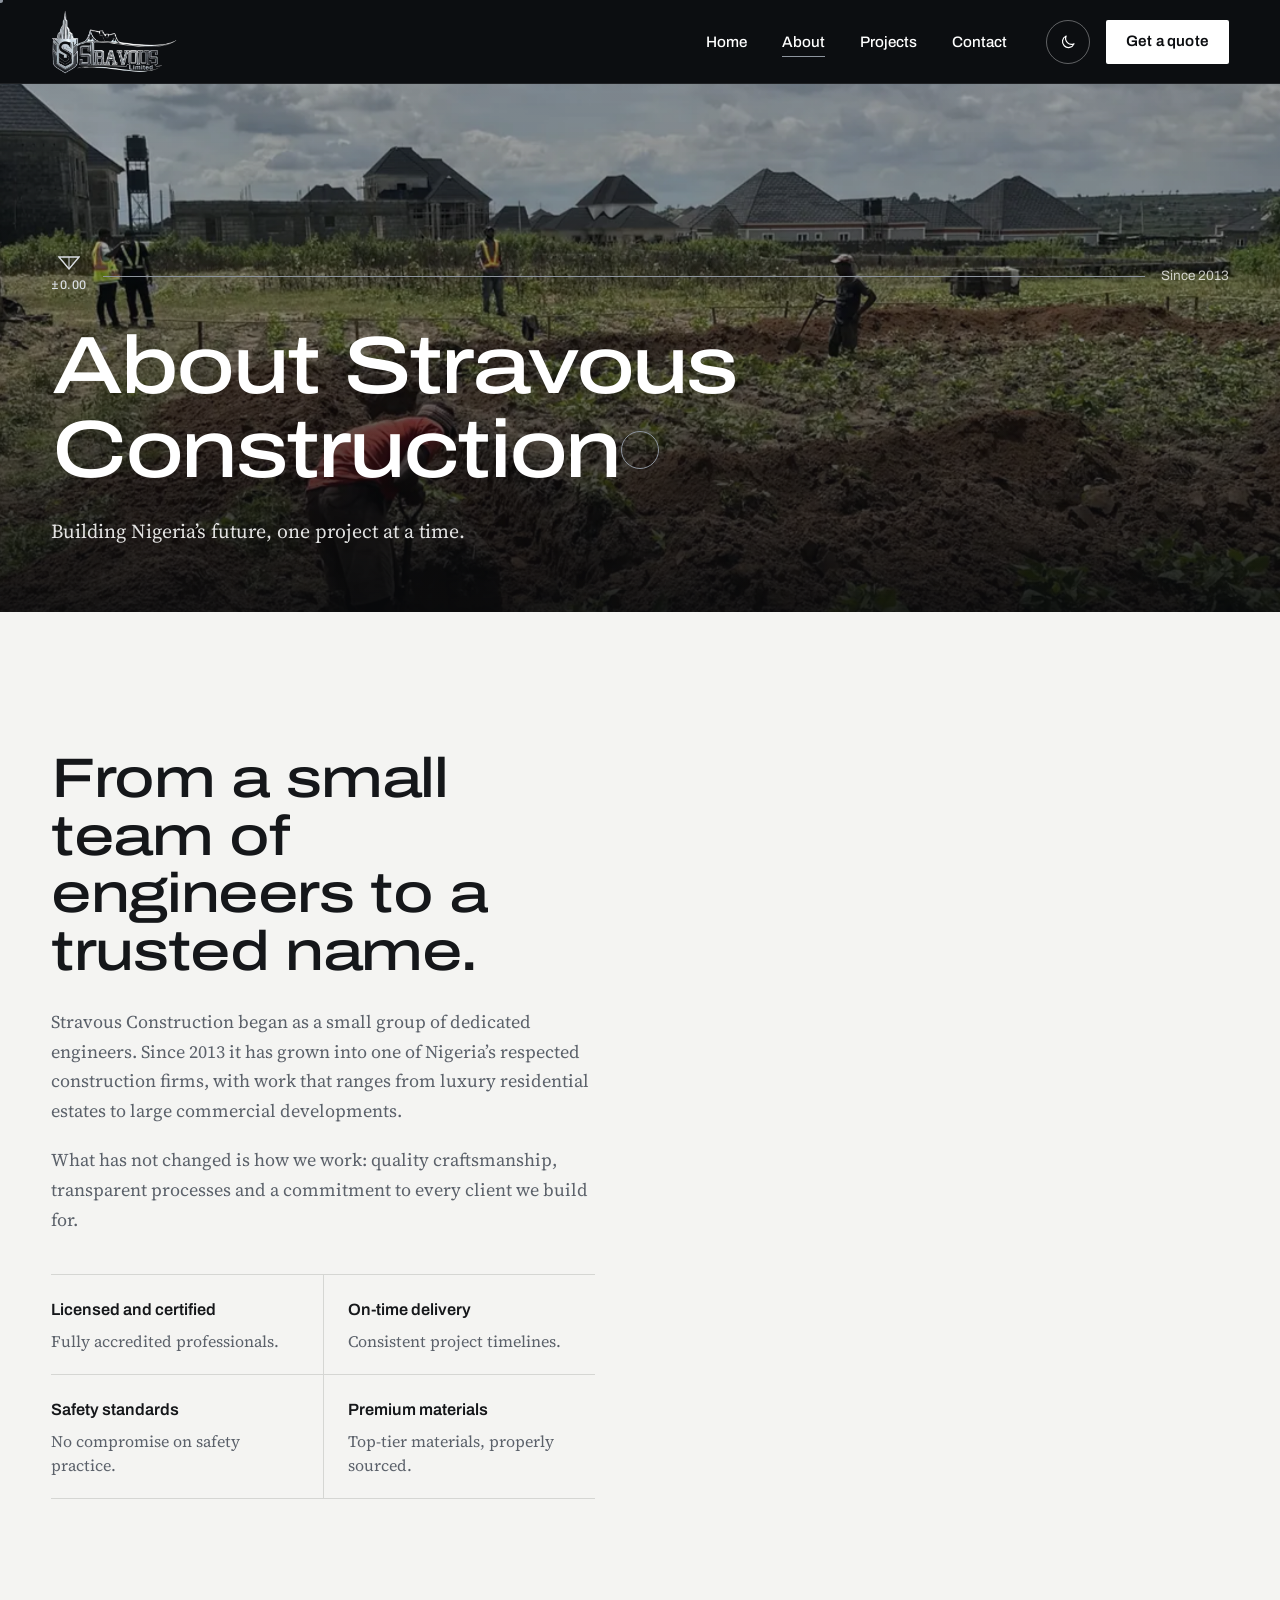
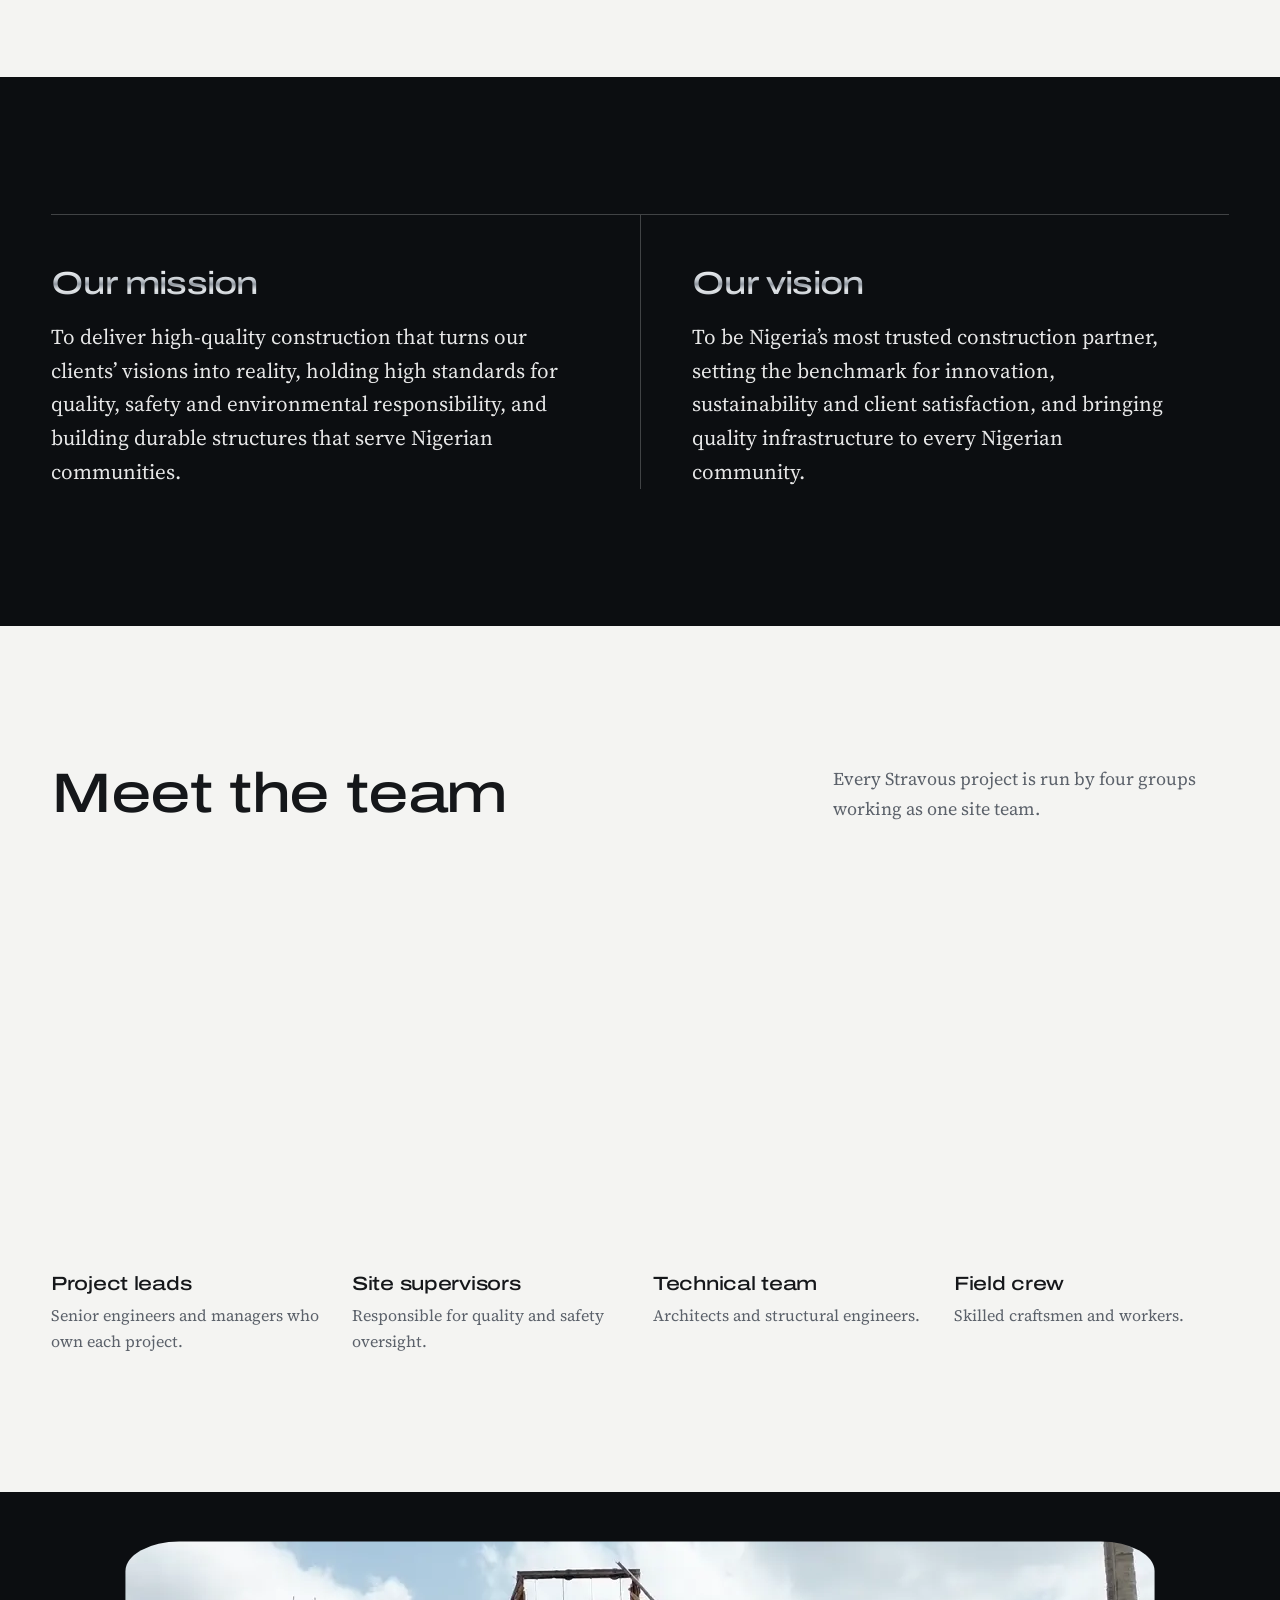
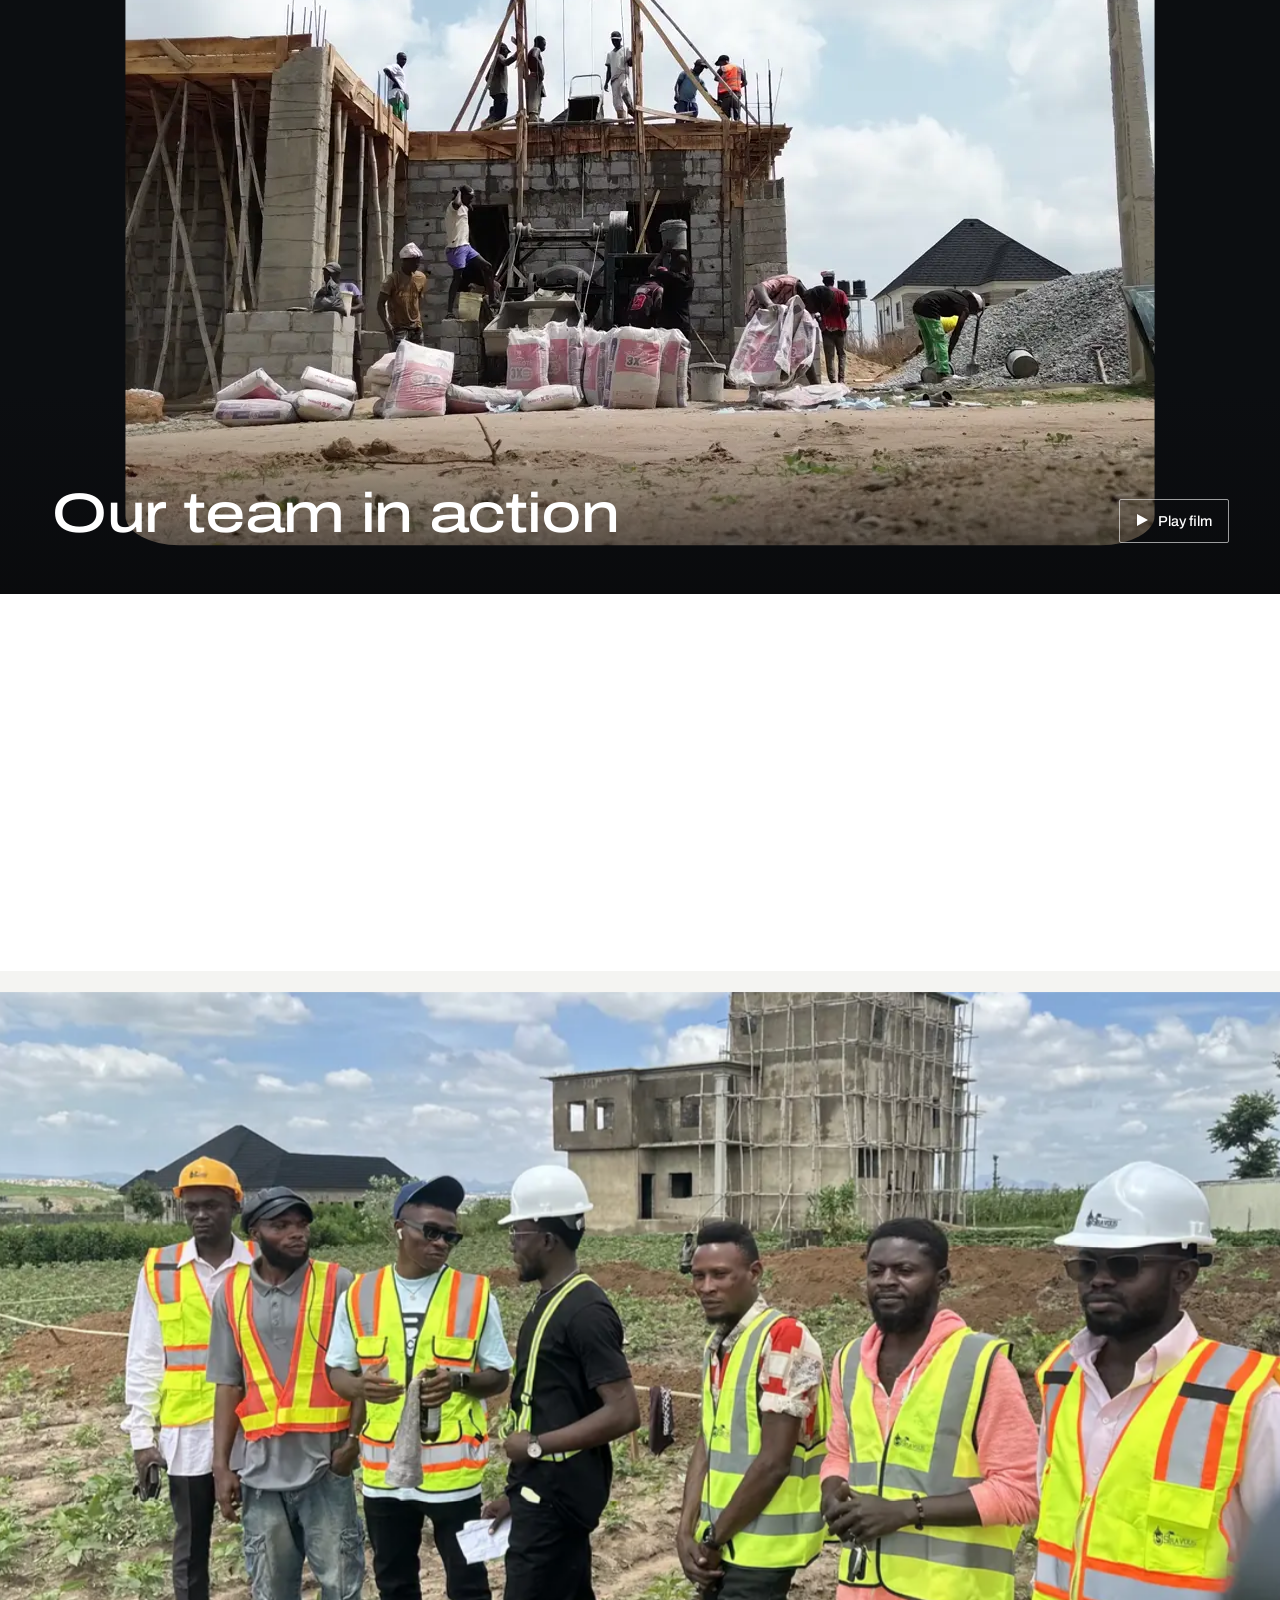
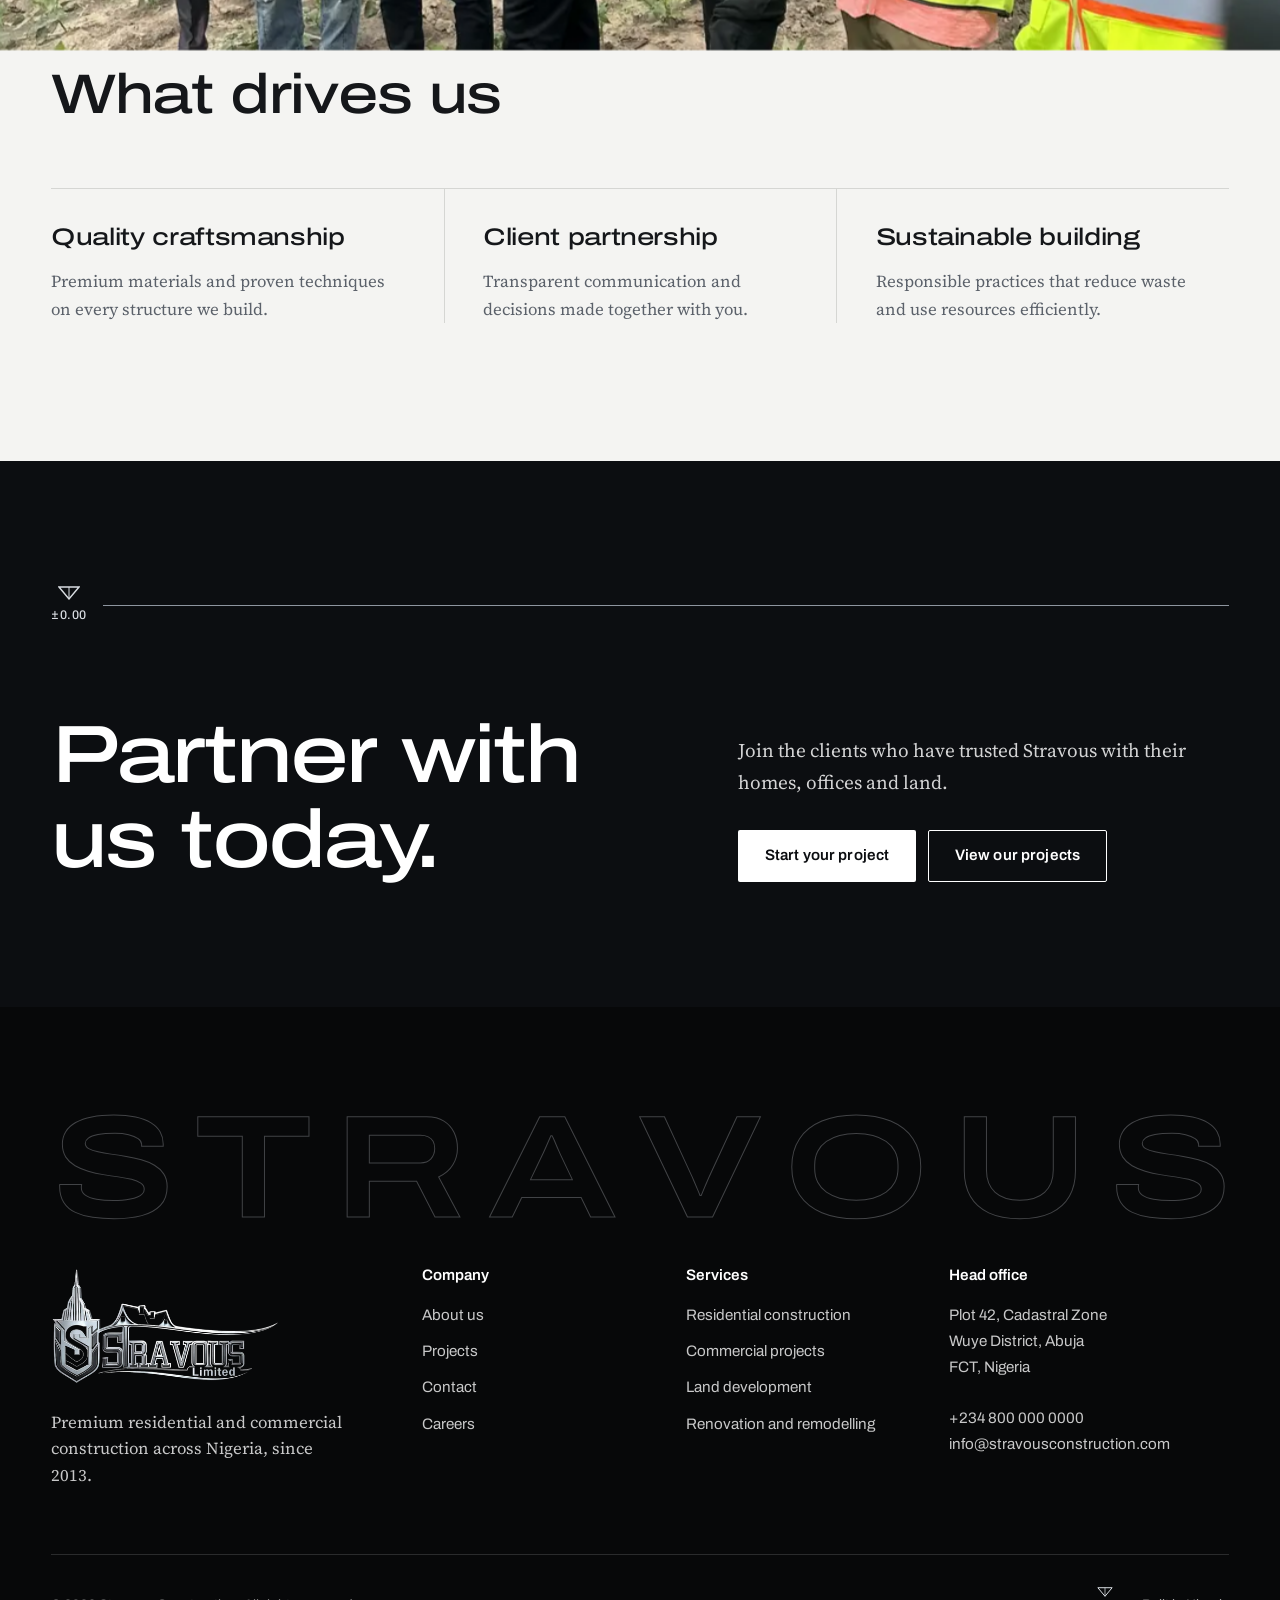
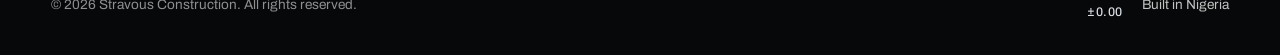
==== commit c85bdf89: "Added Site dark mode to be the system default" ====
--- a/about.html
+++ b/about.html
@@ -1,5 +1,5 @@
 <!DOCTYPE html>
-<html lang="en-NG" data-theme="dark">
+<html lang="en-NG">
 <head>
 <meta charset="utf-8">
 <meta name="viewport" content="width=device-width, initial-scale=1">
@@ -17,7 +17,7 @@
 <link rel="preload" href="assets/fonts/archivo-variable.woff2" as="font" type="font/woff2" crossorigin>
 <link rel="preload" href="assets/brand/logo-440.webp" as="image">
 <link rel="stylesheet" href="assets/css/stravous.css">
-<script>(function(d){try{var t=localStorage.getItem('stravous-theme')||'dark';d.setAttribute('data-theme',t);}catch(e){}})(document.documentElement);</script>
+<script>(function(d){try{var t=localStorage.getItem('stravous-theme')||(matchMedia('(prefers-color-scheme: dark)').matches?'dark':'light');d.setAttribute('data-theme',t);}catch(e){}})(document.documentElement);</script>
 <script>(function(d){d.classList.add('js');try{if(sessionStorage.getItem('stravous-intro')||matchMedia('(prefers-reduced-motion: reduce)').matches)d.classList.add('no-intro');}catch(e){}})(document.documentElement);</script>
 </head>
 <body>
